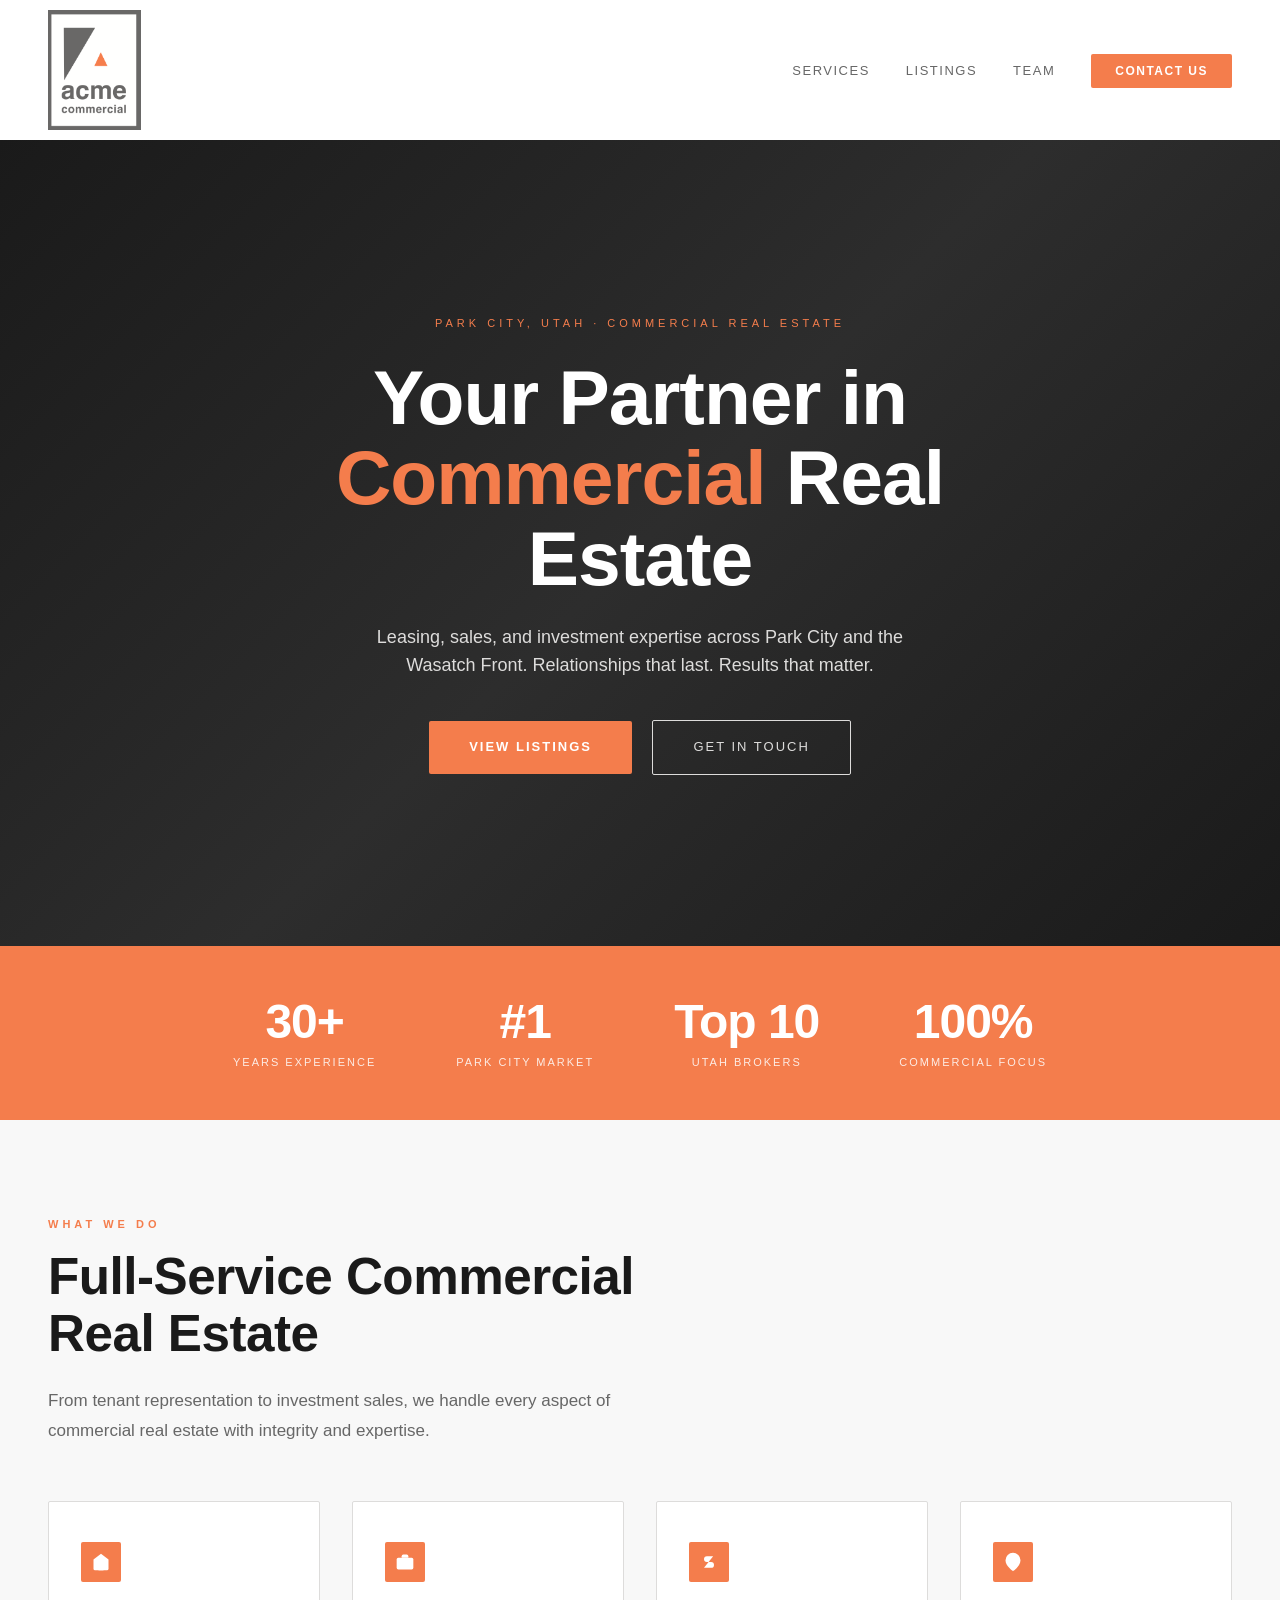
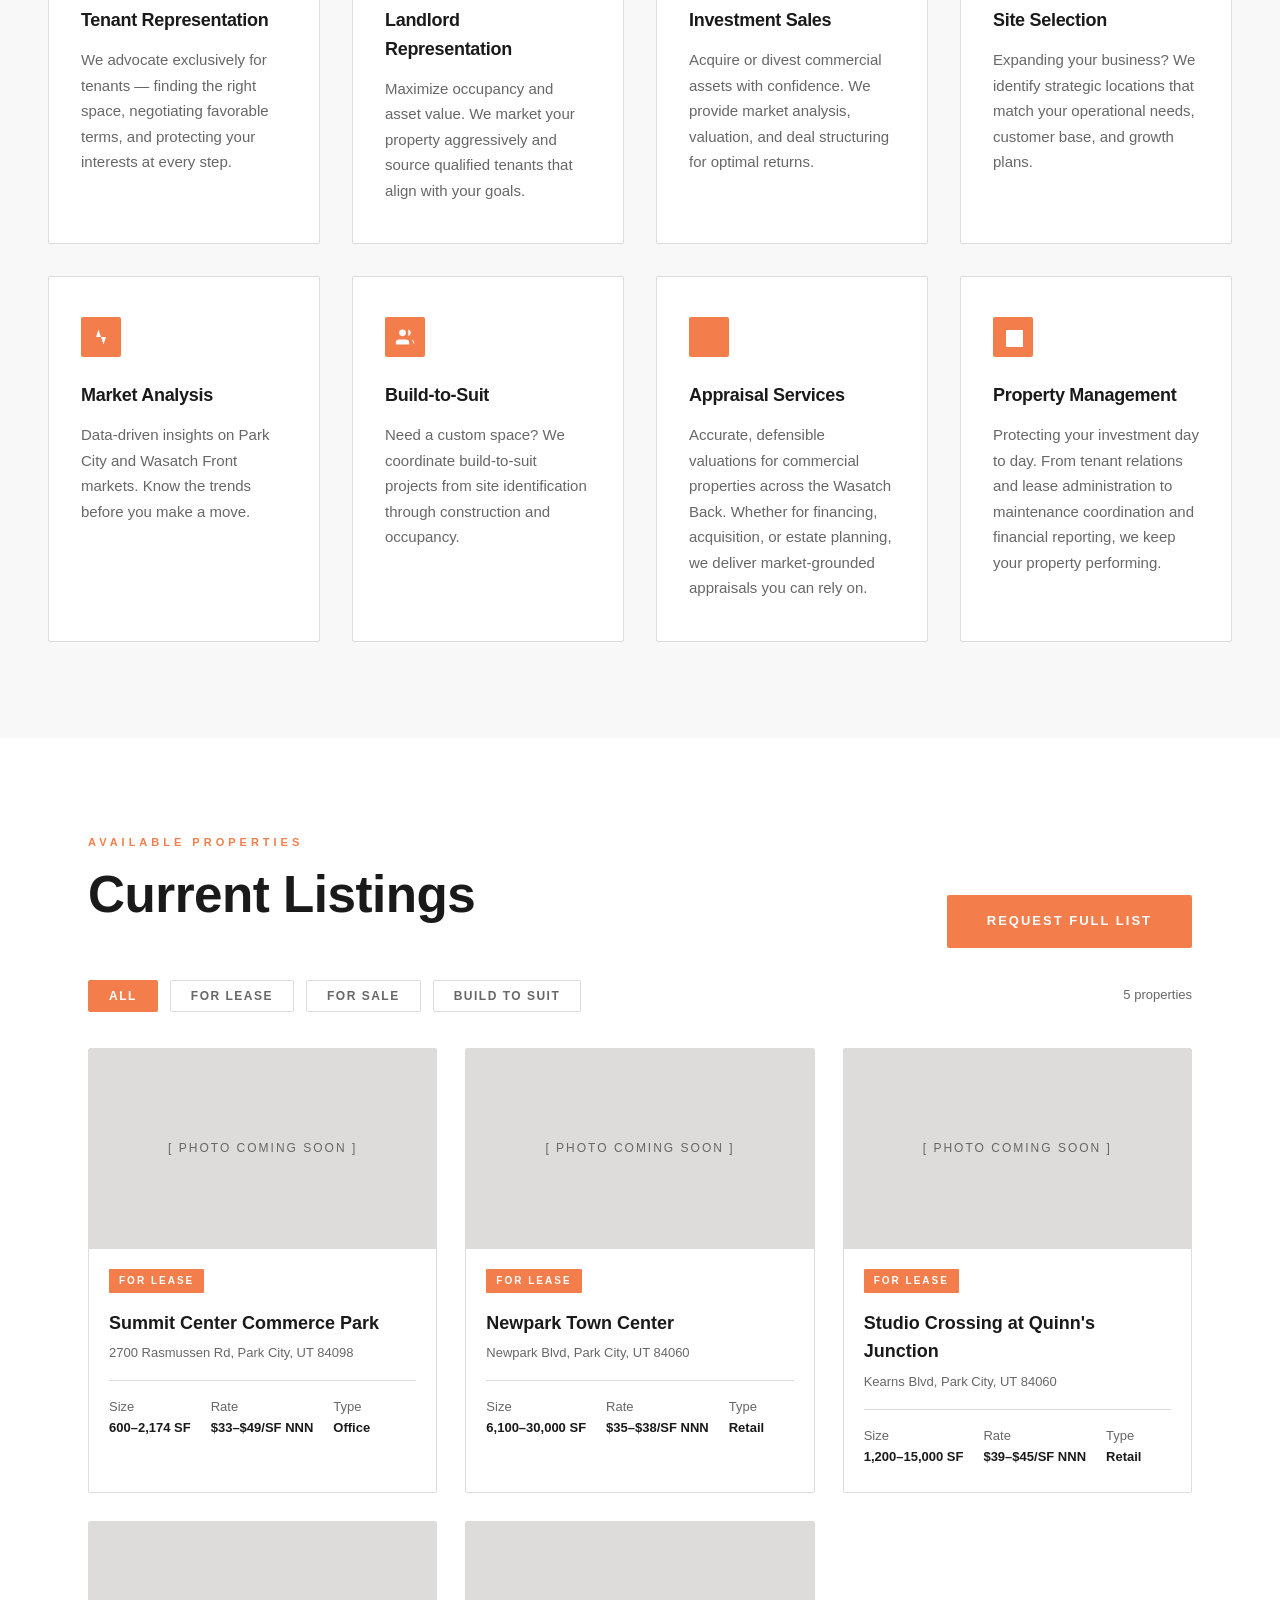
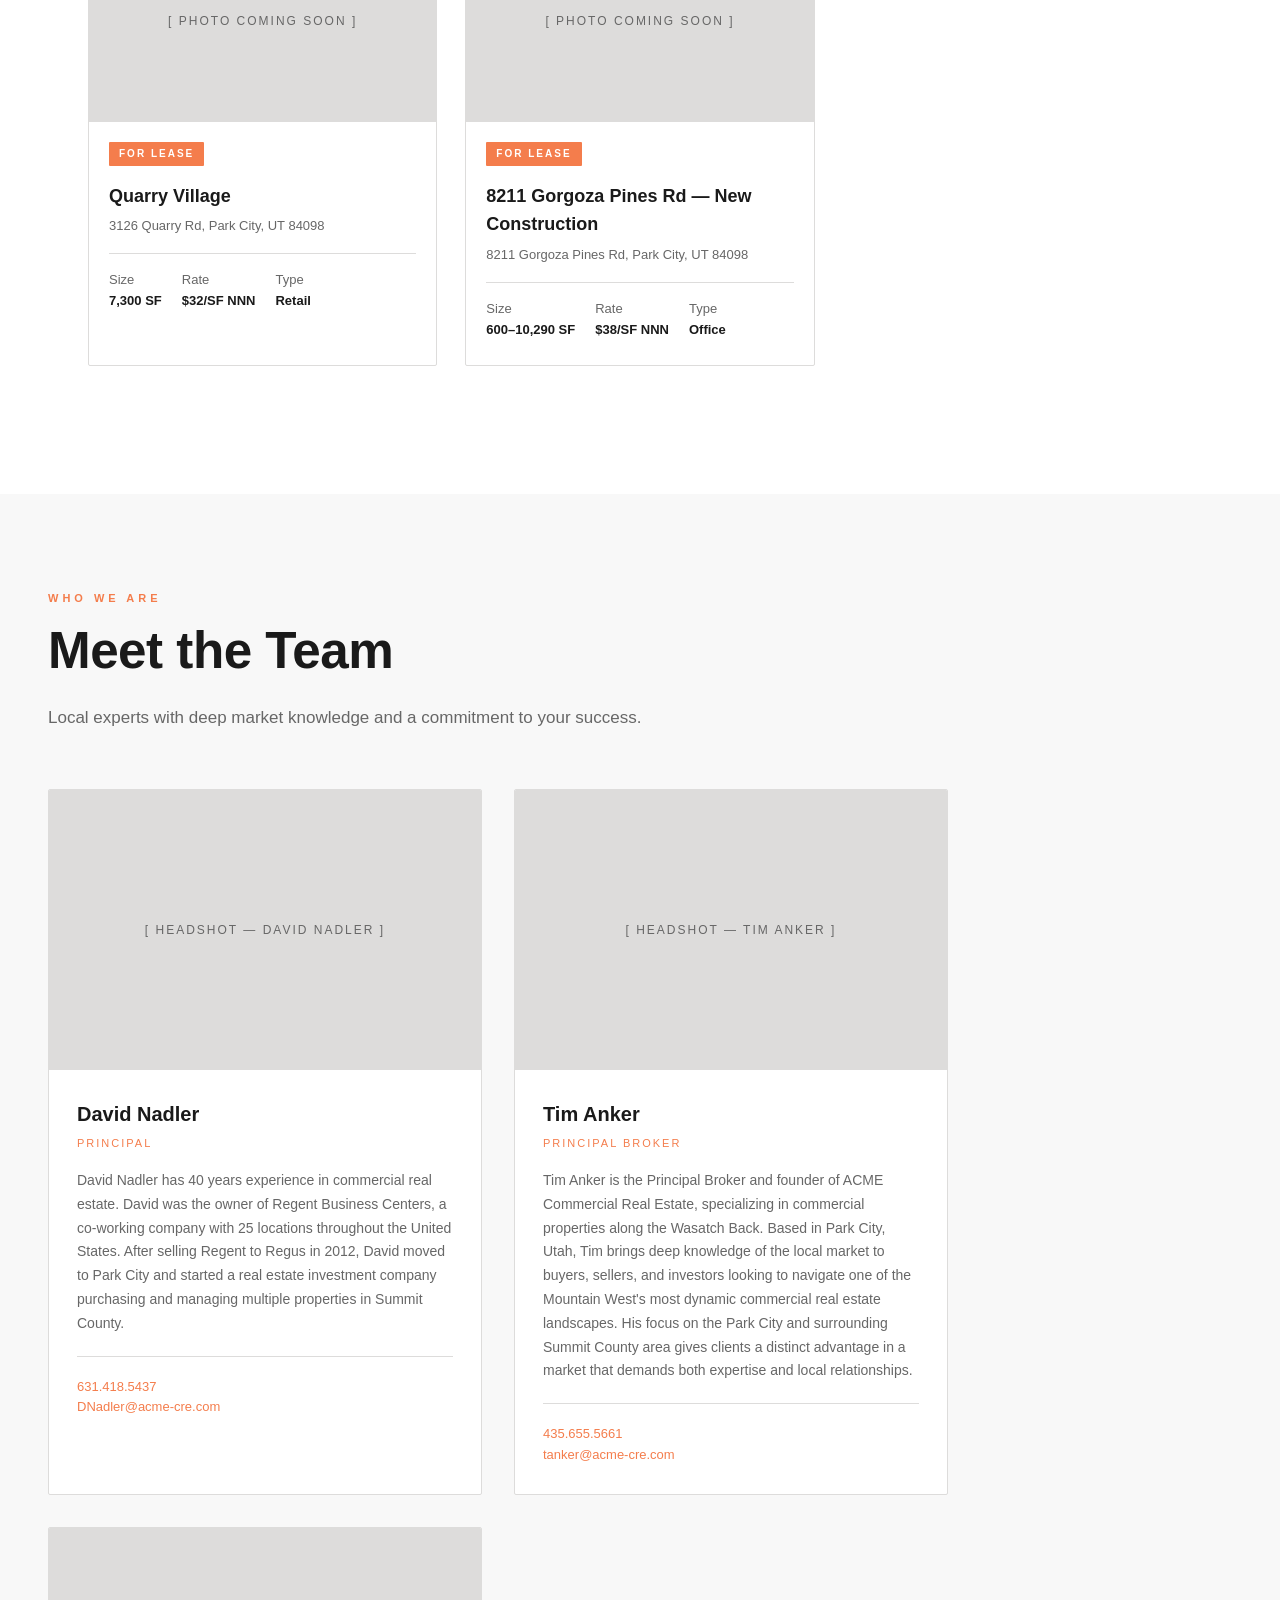
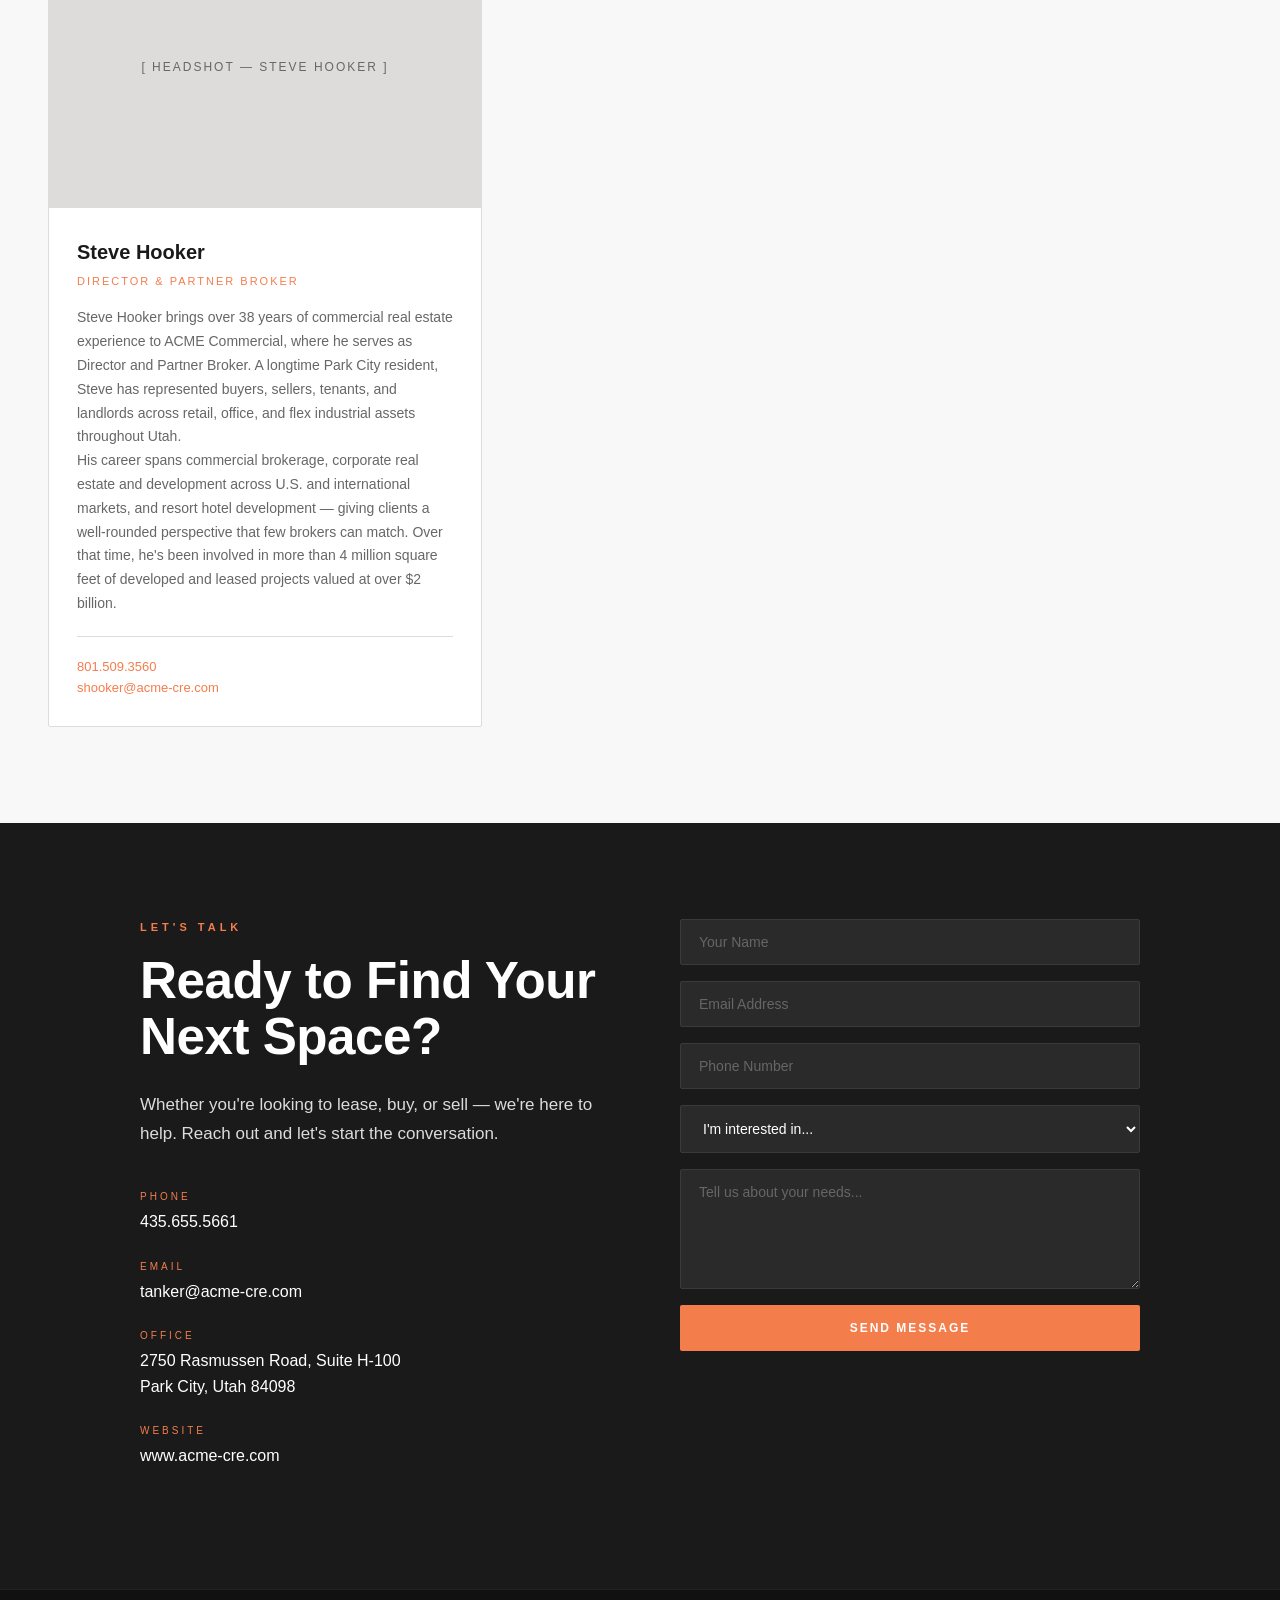
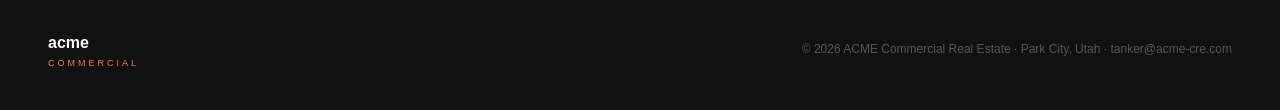
==== index.html @ c3ca8d12 "Move phone number above email for David Nadler" ====
<!DOCTYPE html>
<html lang="en">
<head>
  <meta charset="UTF-8" />
  <meta name="viewport" content="width=device-width, initial-scale=1.0" />
  <title>ACME Commercial Real Estate — Park City, Utah</title>
  <meta name="description" content="Park City's trusted commercial real estate firm. Leasing, sales, and investment properties across Utah.">
  <link rel="icon" type="image/png" sizes="32x32" href="images/favicon-32.png" />
  <link rel="icon" type="image/png" sizes="16x16" href="images/favicon-16.png" />
  <link rel="apple-touch-icon" href="images/acme-logo.png" />
  <link rel="stylesheet" href="css/style.css" />
</head>
<body>

  <!-- NAV -->
  <nav>
    <div class="nav-logo">
      <img id="nav-logo-img" src="images/acme-logo.png" alt="ACME Commercial" style="height:120px; width:auto; display:block; transition: height 0.3s ease;">
    </div>
    <ul class="nav-links">
      <li><a href="#services">Services</a></li>
      <li><a href="#listings">Listings</a></li>
      <li><a href="#team">Team</a></li>
      <li><a href="#contact" class="nav-cta">Contact Us</a></li>
    </ul>
  </nav>

  <!-- HERO -->
  <section id="hero">
    <div class="hero-bg"></div>
    <div class="hero-accent"></div>
    <div class="hero-content">
      <p class="hero-eyebrow">Park City, Utah · Commercial Real Estate</p>
      <h1 class="hero-title">Your Partner in <span>Commercial</span> Real Estate</h1>
      <p class="hero-sub">Leasing, sales, and investment expertise across Park City and the Wasatch Front. Relationships that last. Results that matter.</p>
      <a href="#listings" class="btn-primary">View Listings</a>
      <a href="#contact" class="btn-secondary">Get In Touch</a>
    </div>
  </section>

  <!-- STATS -->
  <div id="stats">
    <div class="stat">
      <div class="stat-number">30+</div>
      <div class="stat-label">Years Experience</div>
    </div>
    <div class="stat">
      <div class="stat-number">#1</div>
      <div class="stat-label">Park City Market</div>
    </div>
    <div class="stat">
      <div class="stat-number">Top 10</div>
      <div class="stat-label">Utah Brokers</div>
    </div>
    <div class="stat">
      <div class="stat-number">100%</div>
      <div class="stat-label">Commercial Focus</div>
    </div>
  </div>

  <!-- SERVICES -->
  <section id="services">
    <div style="max-width:1200px; margin:0 auto;">
      <p class="section-eyebrow">What We Do</p>
      <h2 class="section-title">Full-Service Commercial<br>Real Estate</h2>
      <p class="section-body">From tenant representation to investment sales, we handle every aspect of commercial real estate with integrity and expertise.</p>
      <div class="services-grid">

        <div class="service-card">
          <div class="service-icon">
            <svg viewBox="0 0 24 24"><path d="M3 9l9-7 9 7v11a2 2 0 01-2 2H5a2 2 0 01-2-2z"/><polyline points="9 22 9 12 15 12 15 22"/></svg>
          </div>
          <h3>Tenant Representation</h3>
          <p>We advocate exclusively for tenants — finding the right space, negotiating favorable terms, and protecting your interests at every step.</p>
        </div>

        <div class="service-card">
          <div class="service-icon">
            <svg viewBox="0 0 24 24"><rect x="2" y="7" width="20" height="14" rx="2"/><path d="M16 7V5a2 2 0 00-2-2h-4a2 2 0 00-2 2v2"/></svg>
          </div>
          <h3>Landlord Representation</h3>
          <p>Maximize occupancy and asset value. We market your property aggressively and source qualified tenants that align with your goals.</p>
        </div>

        <div class="service-card">
          <div class="service-icon">
            <svg viewBox="0 0 24 24"><line x1="12" y1="1" x2="12" y2="23"/><path d="M17 5H9.5a3.5 3.5 0 000 7h5a3.5 3.5 0 010 7H6"/></svg>
          </div>
          <h3>Investment Sales</h3>
          <p>Acquire or divest commercial assets with confidence. We provide market analysis, valuation, and deal structuring for optimal returns.</p>
        </div>

        <div class="service-card">
          <div class="service-icon">
            <svg viewBox="0 0 24 24"><path d="M21 10c0 7-9 13-9 13s-9-6-9-13a9 9 0 0118 0z"/><circle cx="12" cy="10" r="3"/></svg>
          </div>
          <h3>Site Selection</h3>
          <p>Expanding your business? We identify strategic locations that match your operational needs, customer base, and growth plans.</p>
        </div>

        <div class="service-card">
          <div class="service-icon">
            <svg viewBox="0 0 24 24"><polyline points="22 12 18 12 15 21 9 3 6 12 2 12"/></svg>
          </div>
          <h3>Market Analysis</h3>
          <p>Data-driven insights on Park City and Wasatch Front markets. Know the trends before you make a move.</p>
        </div>

        <div class="service-card">
          <div class="service-icon">
            <svg viewBox="0 0 24 24"><path d="M17 21v-2a4 4 0 00-4-4H5a4 4 0 00-4 4v2"/><circle cx="9" cy="7" r="4"/><path d="M23 21v-2a4 4 0 00-3-3.87"/><path d="M16 3.13a4 4 0 010 7.75"/></svg>
          </div>
          <h3>Build-to-Suit</h3>
          <p>Need a custom space? We coordinate build-to-suit projects from site identification through construction and occupancy.</p>
        </div>

        <div class=service-card>
          <div class=service-icon>
            <svg viewBox=0 0 24 24><path d=M9 11l3 3L22 4/><path d=M21 12v7a2 2 0 01-2 2H5a2 2 0 01-2-2V5a2 2 0 012-2h11/></svg>
          </div>
          <h3>Appraisal Services</h3>
          <p>Accurate, defensible valuations for commercial properties across the Wasatch Back. Whether for financing, acquisition, or estate planning, we deliver market-grounded appraisals you can rely on.</p>
        </div>

        <div class=service-card>
          <div class=service-icon>
            <svg viewBox=0 0 24 24><rect x=3 y=3 width=18 height=18 rx=2/><path d=M3 9h18M9 21V9/></svg>
          </div>
          <h3>Property Management</h3>
          <p>Protecting your investment day to day. From tenant relations and lease administration to maintenance coordination and financial reporting, we keep your property performing.</p>
        </div>

      </div>
    </div>
  </section>

  <!-- LISTINGS -->
  <section id="listings" style="padding: 96px 48px;">
    <div class="listings-header" style="max-width:1200px; margin:0 auto 32px;">
      <div>
        <p class="section-eyebrow">Available Properties</p>
        <h2 class="section-title">Current Listings</h2>
      </div>
      <a href="#contact" class="btn-primary" style="white-space:nowrap;">Request Full List</a>
    </div>

    <!-- Filters -->
    <div style="max-width:1200px; margin:0 auto 36px; display:flex; gap:12px; flex-wrap:wrap; align-items:center;">
      <button class="filter-btn active" data-filter="all" onclick="filterListings('all')">All</button>
      <button class="filter-btn" data-filter="For Lease" onclick="filterListings('For Lease')">For Lease</button>
      <button class="filter-btn" data-filter="For Sale" onclick="filterListings('For Sale')">For Sale</button>
      <button class="filter-btn" data-filter="Build to Suit" onclick="filterListings('Build to Suit')">Build to Suit</button>
      <div style="flex:1;"></div>
      <span id="listing-count" style="font-size:13px; color:#676767;"></span>
    </div>

    <div class="listings-grid" id="listings-grid" style="max-width:1200px; margin:0 auto;"></div>

    <!-- Pagination controls -->
    <div style="max-width:1200px; margin:32px auto 0; display:flex; justify-content:center; gap:12px; align-items:center;">
      <button id="btn-prev" class="filter-btn" onclick="changePage(-1)" style="display:none;">← Prev</button>
      <span id="page-info" style="font-size:13px; color:#676767;"></span>
      <button id="btn-next" class="filter-btn" onclick="changePage(1)" style="display:none;">Next →</button>
      <button id="btn-view-all" class="filter-btn" onclick="viewAll()" style="display:none;">View All</button>
      <button id="btn-paginate" class="filter-btn" onclick="paginate()" style="display:none;">Show Pages</button>
    </div>
  </section>

  <!-- TEAM -->
  <section id="team">
    <div style="max-width:1200px; margin:0 auto;">
      <p class="section-eyebrow">Who We Are</p>
      <h2 class="section-title">Meet the Team</h2>
      <p class="section-body">Local experts with deep market knowledge and a commitment to your success.</p>
      <div class="team-grid">

        <div class="team-card">
          <div class="team-photo">[ Headshot — David Nadler ]</div>
          <div class="team-info">
            <h3>David Nadler</h3>
            <p class="title">Principal</p>
            <p>David Nadler has 40 years experience in commercial real estate. David was the owner of Regent Business Centers, a co-working company with 25 locations throughout the United States. After selling Regent to Regus in 2012, David moved to Park City and started a real estate investment company purchasing and managing multiple properties in Summit County.</p>
            <div class="team-contact">
              <div><a href="tel:6314185437">631.418.5437</a></div>
              <div><a href="mailto:DNadler@acme-cre.com">DNadler@acme-cre.com</a></div>
            </div>
          </div>
        </div>

        <div class="team-card">
          <div class="team-photo">[ Headshot — Tim Anker ]</div>
          <div class="team-info">
            <h3>Tim Anker</h3>
            <p class="title">Principal Broker</p>
            <p>Tim Anker is the Principal Broker and founder of ACME Commercial Real Estate, specializing in commercial properties along the Wasatch Back. Based in Park City, Utah, Tim brings deep knowledge of the local market to buyers, sellers, and investors looking to navigate one of the Mountain West's most dynamic commercial real estate landscapes. His focus on the Park City and surrounding Summit County area gives clients a distinct advantage in a market that demands both expertise and local relationships.</p>
            <div class="team-contact">
              <div><a href="tel:4356555661">435.655.5661</a></div>
              <div><a href="mailto:tanker@acme-cre.com">tanker@acme-cre.com</a></div>
            </div>
          </div>
        </div>

        <div class="team-card">
          <div class="team-photo">[ Headshot — Steve Hooker ]</div>
          <div class="team-info">
            <h3>Steve Hooker</h3>
            <p class="title">Director &amp; Partner Broker</p>
            <p>Steve Hooker brings over 38 years of commercial real estate experience to ACME Commercial, where he serves as Director and Partner Broker. A longtime Park City resident, Steve has represented buyers, sellers, tenants, and landlords across retail, office, and flex industrial assets throughout Utah.</p>
            <p>His career spans commercial brokerage, corporate real estate and development across U.S. and international markets, and resort hotel development — giving clients a well-rounded perspective that few brokers can match. Over that time, he's been involved in more than 4 million square feet of developed and leased projects valued at over $2 billion.</p>
            <div class="team-contact">
              <div><a href="tel:8015093560">801.509.3560</a></div>
              <div><a href="mailto:shooker@acme-cre.com">shooker@acme-cre.com</a></div>
            </div>
          </div>
        </div>

      </div>
    </div>
  </section>

  <!-- CONTACT -->
  <section id="contact">
    <div class="contact-grid" style="margin:0 auto;">
      <div>
        <p class="section-eyebrow">Let's Talk</p>
        <h2 class="section-title">Ready to Find Your Next Space?</h2>
        <p class="section-body">Whether you're looking to lease, buy, or sell — we're here to help. Reach out and let's start the conversation.</p>
        <div class="contact-details">
          <div class="contact-item">
            <div class="label">Phone</div>
            <div class="value"><a href="tel:4356555661">435.655.5661</a></div>
          </div>
          <div class="contact-item">
            <div class="label">Email</div>
            <div class="value"><a href="mailto:tanker@acme-cre.com">tanker@acme-cre.com</a></div>
          </div>
          <div class="contact-item">
            <div class="label">Office</div>
            <div class="value">2750 Rasmussen Road, Suite H-100<br>Park City, Utah 84098</div>
          </div>
          <div class="contact-item">
            <div class="label">Website</div>
            <div class="value"><a href="http://www.acme-cre.com">www.acme-cre.com</a></div>
          </div>
        </div>
      </div>
      <div>
        <form class="contact-form" onsubmit="handleSubmit(event)">
          <input type="text" placeholder="Your Name" required />
          <input type="email" placeholder="Email Address" required />
          <input type="tel" placeholder="Phone Number" />
          <select>
            <option value="" disabled selected>I'm interested in...</option>
            <option>Leasing Space</option>
            <option>Buying a Property</option>
            <option>Selling a Property</option>
            <option>Investment Opportunity</option>
            <option>General Inquiry</option>
          </select>
          <textarea placeholder="Tell us about your needs..."></textarea>
          <button type="submit">Send Message</button>
        </form>
      </div>
    </div>
  </section>

  <!-- FOOTER -->
  <footer>
    <div class="footer-logo">
      <div class="acme">acme</div>
      <div class="commercial">commercial</div>
    </div>
    <p>© 2026 ACME Commercial Real Estate · Park City, Utah · <a href="mailto:tanker@acme-cre.com">tanker@acme-cre.com</a></p>
  </footer>

  <script>
    // ── LISTINGS — loaded dynamically from listings.json
    // To update listings: edit listings.json (or run loopnet-sync/sync.js)

    let LISTINGS = [];

    const PER_PAGE = 9;
    let currentFilter = 'all';
    let currentPage = 1;
    let showingAll = false;

    function getFiltered() {
      if (currentFilter === 'all') return LISTINGS;
      return LISTINGS.filter(l => l.type === currentFilter);
    }

    function renderListings() {
      const filtered = getFiltered();
      const total = filtered.length;
      const totalPages = Math.ceil(total / PER_PAGE);
      const grid = document.getElementById('listings-grid');
      const countEl = document.getElementById('listing-count');
      const prevBtn = document.getElementById('btn-prev');
      const nextBtn = document.getElementById('btn-next');
      const pageInfo = document.getElementById('page-info');
      const viewAllBtn = document.getElementById('btn-view-all');
      const paginateBtn = document.getElementById('btn-paginate');

      const items = showingAll ? filtered : filtered.slice((currentPage - 1) * PER_PAGE, currentPage * PER_PAGE);

      countEl.textContent = `${total} propert${total === 1 ? 'y' : 'ies'}`;

      if (items.length === 0) {
        grid.innerHTML = '<p style="color:var(--dark-gray); font-size:15px;">No listings found in this category.</p>';
      } else {
        grid.innerHTML = items.map(l => {
          const imgHtml = l.photoUrl
            ? `<img src="${l.photoUrl}" alt="${l.title}" style="width:100%;height:100%;object-fit:cover;" loading="lazy" onerror="this.parentElement.innerHTML='[ Photo Coming Soon ]'">`
            : '[ Photo Coming Soon ]';
          const tagColor = l.type === 'For Sale' ? '#676767' : '#F47D4C';
          return `
            <a href="listing.html?id=${l.id}" class="listing-card" data-type="${l.type}" style="text-decoration:none; color:inherit; display:block;">
              <div class="listing-img">${imgHtml}</div>
              <span class="listing-tag" style="background:${tagColor}">${l.type}</span>
              <div class="listing-body">
                <h3>${l.title}</h3>
                <p class="address">${l.address}</p>
                <div class="listing-details">
                  <div>Size<br><span>${l.size}</span></div>
                  <div>${l.type === 'For Sale' ? 'Price' : 'Rate'}<br><span>${l.price}</span></div>
                  <div>Type<br><span>${l.category}</span></div>
                </div>
              </div>
            </a>`;
        }).join('');
      }

      if (showingAll || totalPages <= 1) {
        prevBtn.style.display = 'none';
        nextBtn.style.display = 'none';
        pageInfo.textContent = showingAll ? `Showing all ${total}` : '';
        viewAllBtn.style.display = 'none';
        paginateBtn.style.display = total > PER_PAGE && showingAll ? 'inline-block' : 'none';
      } else {
        prevBtn.style.display = currentPage > 1 ? 'inline-block' : 'none';
        nextBtn.style.display = currentPage < totalPages ? 'inline-block' : 'none';
        pageInfo.textContent = `Page ${currentPage} of ${totalPages}`;
        viewAllBtn.style.display = total > PER_PAGE ? 'inline-block' : 'none';
        paginateBtn.style.display = 'none';
      }
    }

    function filterListings(filter) {
      currentFilter = filter;
      currentPage = 1;
      showingAll = false;
      document.querySelectorAll('.filter-btn[data-filter]').forEach(b => {
        b.classList.toggle('active', b.dataset.filter === filter);
      });
      renderListings();
    }

    function changePage(dir) {
      currentPage += dir;
      renderListings();
      document.getElementById('listings').scrollIntoView({ behavior: 'smooth' });
    }

    function viewAll() {
      showingAll = true;
      renderListings();
    }

    function paginate() {
      showingAll = false;
      currentPage = 1;
      renderListings();
    }

    // ── Bootstrap: fetch listings from listings.json
    (async function loadListings() {
      const grid = document.getElementById('listings-grid');
      grid.innerHTML = '<p style="color:var(--dark-gray); font-size:15px; padding:16px 0;">Loading listings…</p>';
      try {
        const res = await fetch('listings.json?v=' + Date.now());
        if (!res.ok) throw new Error(`HTTP ${res.status}`);
        const data = await res.json();
        const items = Array.isArray(data) ? data : (data.listings || []);
        LISTINGS = items.filter(l => l.status === 'active');
      } catch (err) {
        console.warn('Could not load listings.json — using empty list.', err);
        LISTINGS = [];
      }
      renderListings();
    })();

    function handleSubmit(e) {
      e.preventDefault();
      alert('Thank you! We\'ll be in touch shortly.');
      e.target.reset();
    }

    // Smooth scroll for nav links only (not listing cards)
    document.querySelectorAll('nav a[href^="#"], a.btn-primary[href^="#"], a.btn-secondary[href^="#"]').forEach(a => {
      a.addEventListener('click', e => {
        e.preventDefault();
        document.querySelector(a.getAttribute('href'))?.scrollIntoView({ behavior: 'smooth' });
      });
    });

    // Shrinking nav on scroll
    const nav = document.querySelector('nav');
    const logoImg = document.getElementById('nav-logo-img');
    window.addEventListener('scroll', () => {
      if (window.scrollY > 50) {
        nav.classList.add('scrolled');
        logoImg.style.height = '52px';
      } else {
        nav.classList.remove('scrolled');
        logoImg.style.height = '120px';
      }
    });
  </script>

</body>
</html>
---- css/style.css ----
/* ACME Commercial — Brand Colors
   Orange:     #F47D4C
   Dark Gray:  #676767
   Light Gray: #DDDCDB
   Font:       Helvetica
*/

*, *::before, *::after { box-sizing: border-box; margin: 0; padding: 0; }

:root {
  --orange:     #F47D4C;
  --dark-gray:  #676767;
  --light-gray: #DDDCDB;
  --white:      #ffffff;
  --black:      #1a1a1a;
}

html { scroll-behavior: smooth; }

body {
  font-family: Helvetica, Arial, sans-serif;
  color: var(--black);
  background: var(--white);
  line-height: 1.6;
}

/* ─── NAV ─── */
nav {
  position: fixed;
  top: 0; left: 0; right: 0;
  z-index: 100;
  background: var(--white);
  border-bottom: 1px solid transparent;
  display: flex;
  align-items: center;
  justify-content: space-between;
  padding: 0 48px;
  height: 140px;
  transition: height 0.3s ease, border-color 0.3s ease, box-shadow 0.3s ease;
}

nav.scrolled {
  height: 80px;
  border-bottom-color: var(--light-gray);
  box-shadow: 0 2px 16px rgba(0,0,0,0.06);
}

.nav-logo {
  display: flex;
  flex-direction: column;
  line-height: 1.1;
  transition: all 0.3s ease;
}

.nav-logo .acme {
  font-size: 22px;
  font-weight: 700;
  letter-spacing: -0.5px;
  color: var(--black);
}

.nav-logo .commercial {
  font-size: 11px;
  font-weight: 400;
  letter-spacing: 3px;
  text-transform: uppercase;
  color: var(--orange);
}

.nav-links {
  display: flex;
  gap: 36px;
  list-style: none;
}

.nav-links a {
  text-decoration: none;
  font-size: 13px;
  font-weight: 500;
  letter-spacing: 1.5px;
  text-transform: uppercase;
  color: var(--dark-gray);
  transition: color 0.2s;
}

.nav-links a:hover { color: var(--orange); }

.nav-cta {
  background: var(--orange);
  color: var(--white) !important;
  padding: 10px 24px;
  border-radius: 2px;
  letter-spacing: 1.5px;
  font-size: 12px !important;
  font-weight: 600 !important;
  transition: background 0.2s !important;
}

.nav-cta:hover { background: #e06535 !important; color: var(--white) !important; }

/* ─── HERO ─── */
#hero {
  margin-top: 140px;
  min-height: 90vh;
  background: var(--black);
  display: flex;
  align-items: center;
  justify-content: center;
  text-align: center;
  position: relative;
  overflow: hidden;
}

.hero-bg {
  position: absolute;
  inset: 0;
  background: linear-gradient(135deg, #1a1a1a 0%, #2d2d2d 50%, #1a1a1a 100%);
}

.hero-accent {
  position: absolute;
  bottom: 0; left: 0; right: 0;
  height: 4px;
  background: var(--orange);
}

.hero-content {
  position: relative;
  z-index: 1;
  max-width: 800px;
  padding: 0 24px;
}

.hero-eyebrow {
  font-size: 11px;
  font-weight: 500;
  letter-spacing: 4px;
  text-transform: uppercase;
  color: var(--orange);
  margin-bottom: 24px;
}

.hero-title {
  font-size: clamp(42px, 6vw, 80px);
  font-weight: 700;
  color: var(--white);
  line-height: 1.05;
  letter-spacing: -1px;
  margin-bottom: 24px;
}

.hero-title span { color: var(--orange); }

.hero-sub {
  font-size: 18px;
  color: var(--light-gray);
  max-width: 540px;
  margin: 0 auto 40px;
  font-weight: 300;
}

.btn-primary {
  display: inline-block;
  background: var(--orange);
  color: var(--white);
  text-decoration: none;
  padding: 16px 40px;
  font-size: 13px;
  font-weight: 600;
  letter-spacing: 2px;
  text-transform: uppercase;
  border-radius: 2px;
  transition: background 0.2s, transform 0.2s;
}

.btn-primary:hover { background: #e06535; transform: translateY(-1px); }

.btn-secondary {
  display: inline-block;
  border: 1px solid var(--light-gray);
  color: var(--light-gray);
  text-decoration: none;
  padding: 16px 40px;
  font-size: 13px;
  font-weight: 500;
  letter-spacing: 2px;
  text-transform: uppercase;
  border-radius: 2px;
  margin-left: 16px;
  transition: border-color 0.2s, color 0.2s;
}

.btn-secondary:hover { border-color: var(--orange); color: var(--orange); }

/* ─── STATS ─── */
#stats {
  background: var(--orange);
  padding: 48px;
  display: flex;
  justify-content: center;
  gap: 80px;
  flex-wrap: wrap;
}

.stat {
  text-align: center;
  color: var(--white);
}

.stat-number {
  font-size: 48px;
  font-weight: 700;
  line-height: 1;
  letter-spacing: -1px;
}

.stat-label {
  font-size: 11px;
  letter-spacing: 2px;
  text-transform: uppercase;
  margin-top: 8px;
  opacity: 0.85;
}

/* ─── SECTIONS ─── */
section { padding: 96px 48px; }

.section-eyebrow {
  font-size: 11px;
  font-weight: 600;
  letter-spacing: 4px;
  text-transform: uppercase;
  color: var(--orange);
  margin-bottom: 16px;
}

.section-title {
  font-size: clamp(32px, 4vw, 52px);
  font-weight: 700;
  letter-spacing: -0.5px;
  line-height: 1.1;
  margin-bottom: 24px;
  color: var(--black);
}

.section-body {
  font-size: 17px;
  color: var(--dark-gray);
  max-width: 600px;
  line-height: 1.75;
}

/* ─── SERVICES ─── */
#services { background: #f8f8f8; }

.services-grid {
  display: grid;
  grid-template-columns: repeat(auto-fit, minmax(260px, 1fr));
  gap: 32px;
  margin-top: 56px;
  max-width: 1200px;
  margin-left: auto;
  margin-right: auto;
}

.service-card {
  background: var(--white);
  border: 1px solid var(--light-gray);
  padding: 40px 32px;
  border-radius: 2px;
  transition: border-color 0.2s, transform 0.2s;
}

.service-card:hover { border-color: var(--orange); transform: translateY(-4px); }

.service-icon {
  width: 40px;
  height: 40px;
  background: var(--orange);
  border-radius: 2px;
  margin-bottom: 24px;
  display: flex;
  align-items: center;
  justify-content: center;
}

.service-icon svg { width: 20px; height: 20px; fill: white; }

.service-card h3 {
  font-size: 18px;
  font-weight: 700;
  margin-bottom: 12px;
  letter-spacing: -0.3px;
}

.service-card p { font-size: 15px; color: var(--dark-gray); line-height: 1.7; }

/* ─── LISTINGS ─── */
#listings { max-width: 1200px; margin: 0 auto; }

.listings-header {
  display: flex;
  justify-content: space-between;
  align-items: flex-end;
  margin-bottom: 48px;
  flex-wrap: wrap;
  gap: 16px;
}

.listings-grid {
  display: grid;
  grid-template-columns: repeat(auto-fit, minmax(320px, 1fr));
  gap: 28px;
}

.listing-card {
  border: 1px solid var(--light-gray);
  border-radius: 2px;
  overflow: hidden;
  transition: box-shadow 0.2s, transform 0.2s;
}

.listing-card:hover { box-shadow: 0 8px 32px rgba(0,0,0,0.1); transform: translateY(-4px); }

.listing-img {
  width: 100%;
  height: 200px;
  background: var(--light-gray);
  display: flex;
  align-items: center;
  justify-content: center;
  font-size: 12px;
  letter-spacing: 2px;
  text-transform: uppercase;
  color: var(--dark-gray);
}

.listing-tag {
  display: inline-block;
  background: var(--orange);
  color: white;
  font-size: 10px;
  font-weight: 600;
  letter-spacing: 2px;
  text-transform: uppercase;
  padding: 4px 10px;
  border-radius: 1px;
  margin: 20px 20px 0;
}

.listing-body { padding: 16px 20px 24px; }

.listing-body h3 { font-size: 18px; font-weight: 700; margin-bottom: 6px; }

.listing-body .address { font-size: 13px; color: var(--dark-gray); margin-bottom: 16px; }

.listing-details {
  display: flex;
  gap: 20px;
  font-size: 13px;
  color: var(--dark-gray);
  border-top: 1px solid var(--light-gray);
  padding-top: 16px;
}

.listing-details span { font-weight: 600; color: var(--black); }

/* ─── TEAM ─── */
#team { background: #f8f8f8; }

.team-grid {
  display: grid;
  grid-template-columns: repeat(auto-fit, minmax(280px, 1fr));
  gap: 32px;
  margin-top: 56px;
  max-width: 900px;
}

.team-card {
  background: var(--white);
  border: 1px solid var(--light-gray);
  border-radius: 2px;
  overflow: hidden;
  transition: transform 0.2s;
}

.team-card:hover { transform: translateY(-4px); }

.team-photo {
  width: 100%;
  height: 280px;
  background: var(--light-gray);
  display: flex;
  align-items: center;
  justify-content: center;
  font-size: 12px;
  letter-spacing: 2px;
  text-transform: uppercase;
  color: var(--dark-gray);
}

.team-info { padding: 28px; }

.team-info h3 { font-size: 20px; font-weight: 700; margin-bottom: 4px; }

.team-info .title {
  font-size: 11px;
  letter-spacing: 2px;
  text-transform: uppercase;
  color: var(--orange);
  margin-bottom: 16px;
}

.team-info p { font-size: 14px; color: var(--dark-gray); line-height: 1.7; }

.team-contact {
  margin-top: 20px;
  padding-top: 20px;
  border-top: 1px solid var(--light-gray);
  font-size: 13px;
  color: var(--dark-gray);
}

.team-contact a { color: var(--orange); text-decoration: none; }

/* ─── CONTACT ─── */
#contact { background: var(--black); color: var(--white); }

.contact-grid {
  display: grid;
  grid-template-columns: 1fr 1fr;
  gap: 80px;
  max-width: 1000px;
  align-items: start;
}

#contact .section-title { color: var(--white); }
#contact .section-body { color: var(--light-gray); }

.contact-details { margin-top: 40px; }

.contact-item {
  margin-bottom: 24px;
}

.contact-item .label {
  font-size: 10px;
  letter-spacing: 3px;
  text-transform: uppercase;
  color: var(--orange);
  margin-bottom: 4px;
}

.contact-item .value {
  font-size: 16px;
  color: var(--white);
}

.contact-item a { color: var(--white); text-decoration: none; }
.contact-item a:hover { color: var(--orange); }

.contact-form { display: flex; flex-direction: column; gap: 16px; }

.contact-form input,
.contact-form textarea,
.contact-form select {
  background: #2a2a2a;
  border: 1px solid #3a3a3a;
  color: var(--white);
  padding: 14px 18px;
  font-family: Helvetica, Arial, sans-serif;
  font-size: 14px;
  border-radius: 2px;
  outline: none;
  transition: border-color 0.2s;
  width: 100%;
}

.contact-form input::placeholder,
.contact-form textarea::placeholder { color: #666; }

.contact-form input:focus,
.contact-form textarea:focus { border-color: var(--orange); }

.contact-form textarea { height: 120px; resize: vertical; }

.contact-form button {
  background: var(--orange);
  color: var(--white);
  border: none;
  padding: 16px;
  font-family: Helvetica, Arial, sans-serif;
  font-size: 12px;
  font-weight: 600;
  letter-spacing: 2px;
  text-transform: uppercase;
  border-radius: 2px;
  cursor: pointer;
  transition: background 0.2s;
}

.contact-form button:hover { background: #e06535; }

/* ─── FOOTER ─── */
footer {
  background: #111;
  padding: 40px 48px;
  display: flex;
  justify-content: space-between;
  align-items: center;
  flex-wrap: wrap;
  gap: 16px;
  border-top: 1px solid #222;
}

.footer-logo .acme { font-size: 16px; font-weight: 700; color: var(--white); }
.footer-logo .commercial { font-size: 9px; letter-spacing: 3px; text-transform: uppercase; color: var(--orange); }

footer p { font-size: 12px; color: #555; }

footer a { color: #555; text-decoration: none; }
footer a:hover { color: var(--orange); }

/* ─── FILTER BUTTONS ─── */
.filter-btn {
  background: var(--white);
  border: 1px solid var(--light-gray);
  color: var(--dark-gray);
  padding: 8px 20px;
  font-family: Helvetica, Arial, sans-serif;
  font-size: 12px;
  font-weight: 600;
  letter-spacing: 1.5px;
  text-transform: uppercase;
  border-radius: 2px;
  cursor: pointer;
  transition: all 0.2s;
}
.filter-btn:hover { border-color: var(--orange); color: var(--orange); }
.filter-btn.active { background: var(--orange); border-color: var(--orange); color: var(--white); }

/* ─── RESPONSIVE ─── */
@media (max-width: 768px) {
  nav { padding: 0 24px; }
  .nav-links { display: none; }
  section { padding: 64px 24px; }
  #stats { gap: 40px; padding: 40px 24px; }
  .contact-grid { grid-template-columns: 1fr; gap: 48px; }
  footer { flex-direction: column; text-align: center; }
  .hero-content { padding: 0 16px; }
  .btn-secondary { margin-left: 0; margin-top: 12px; }
}
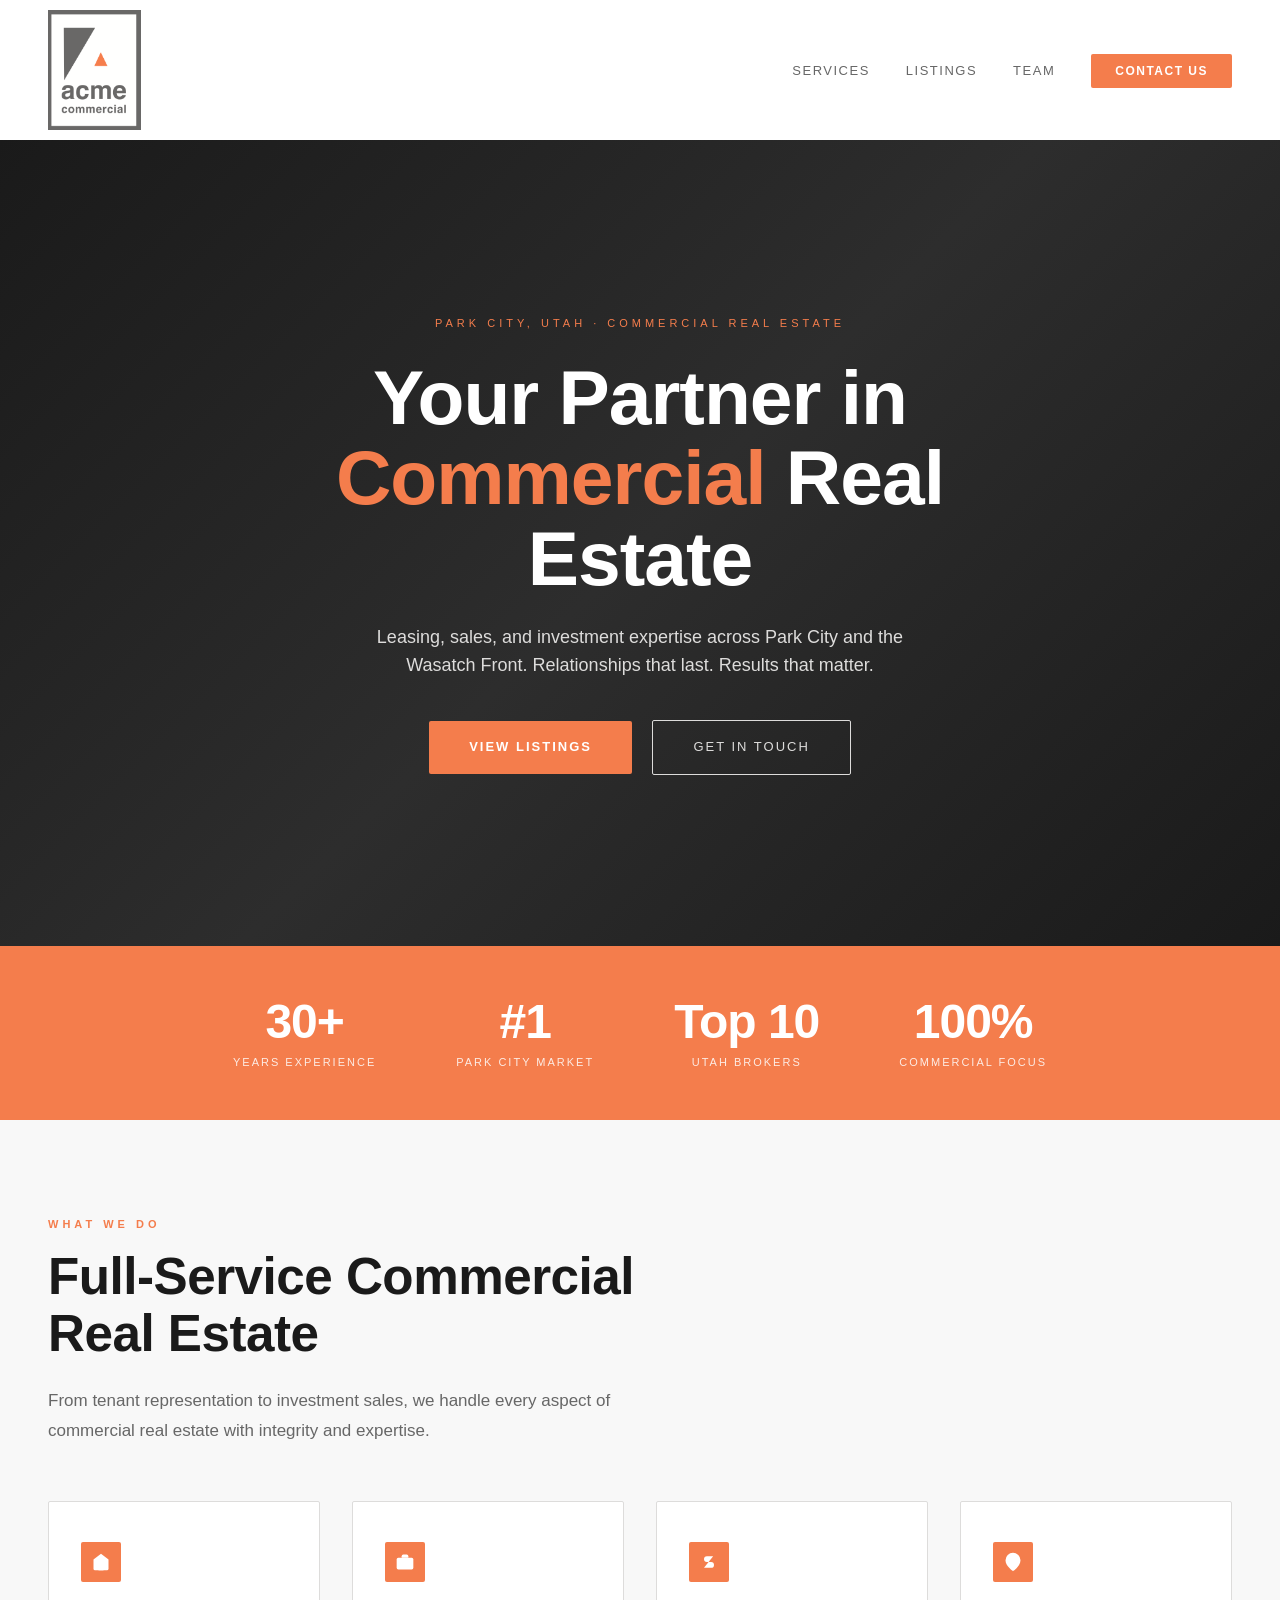
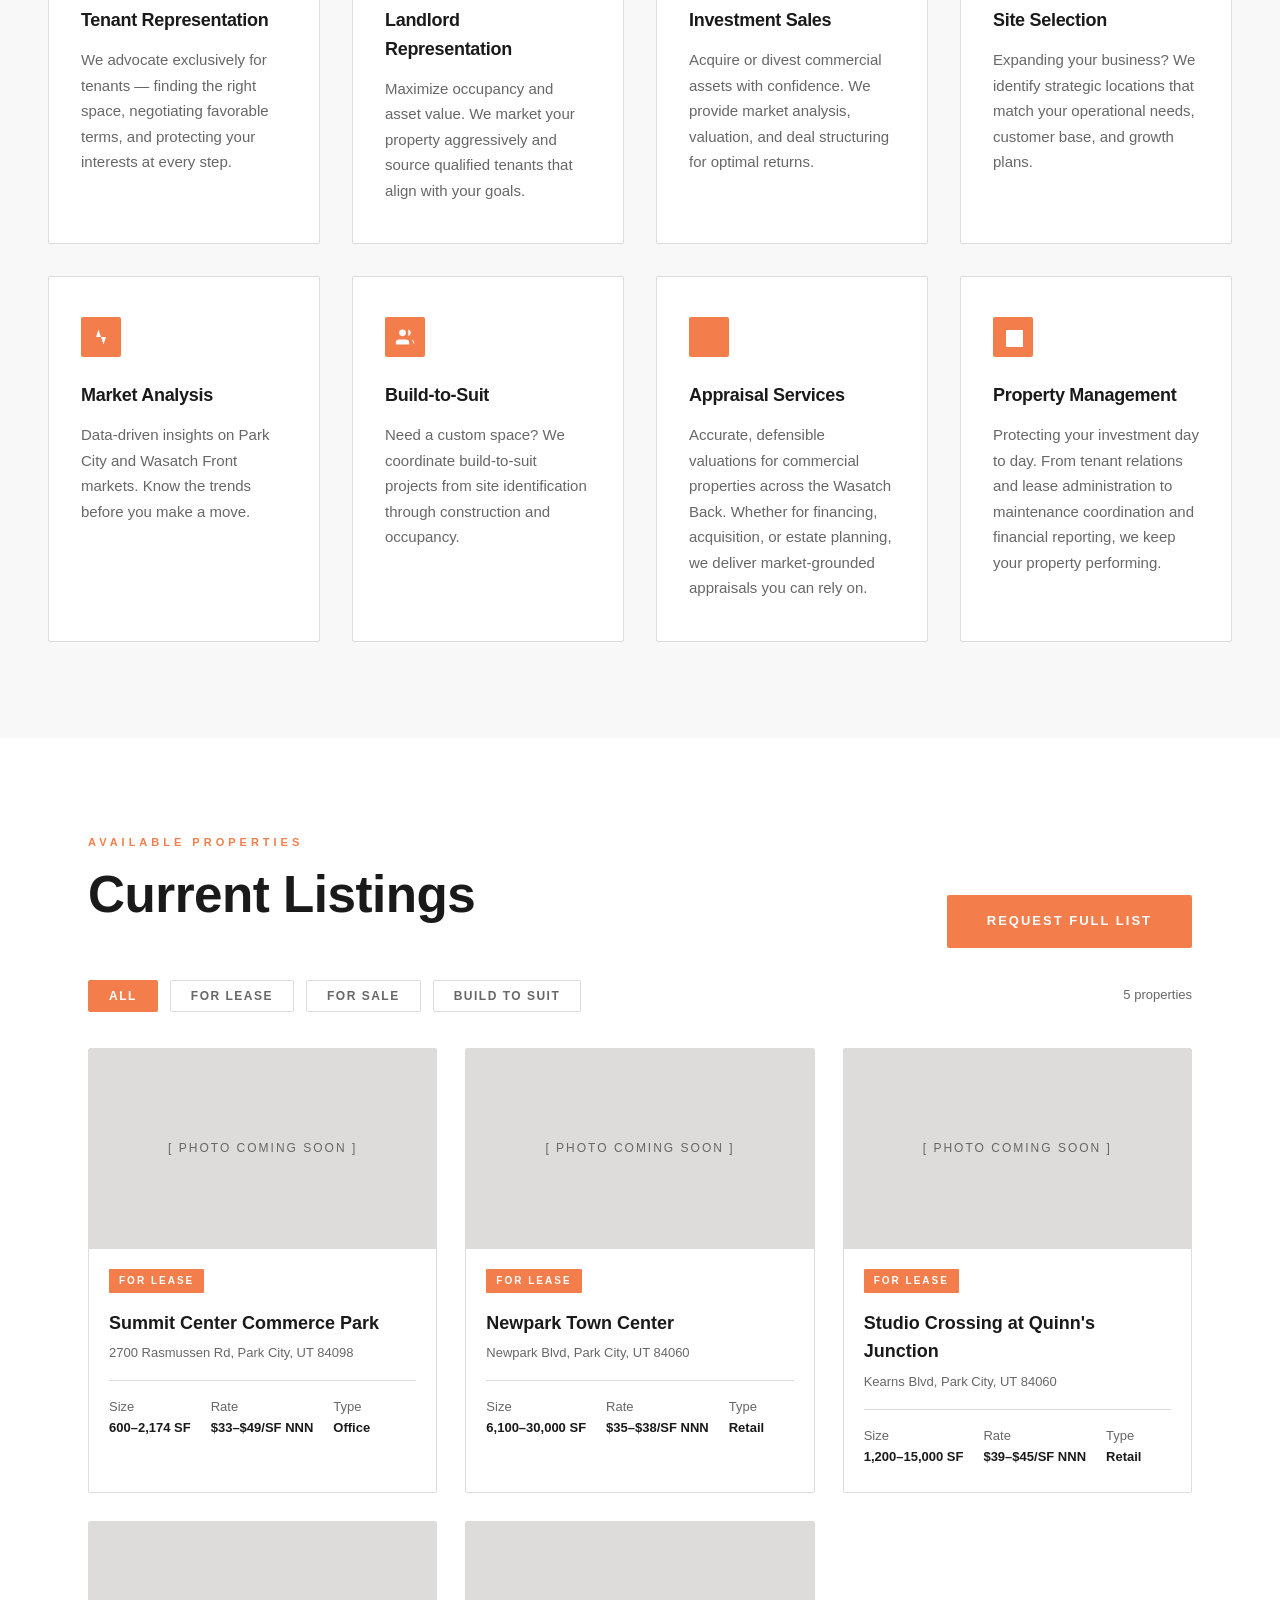
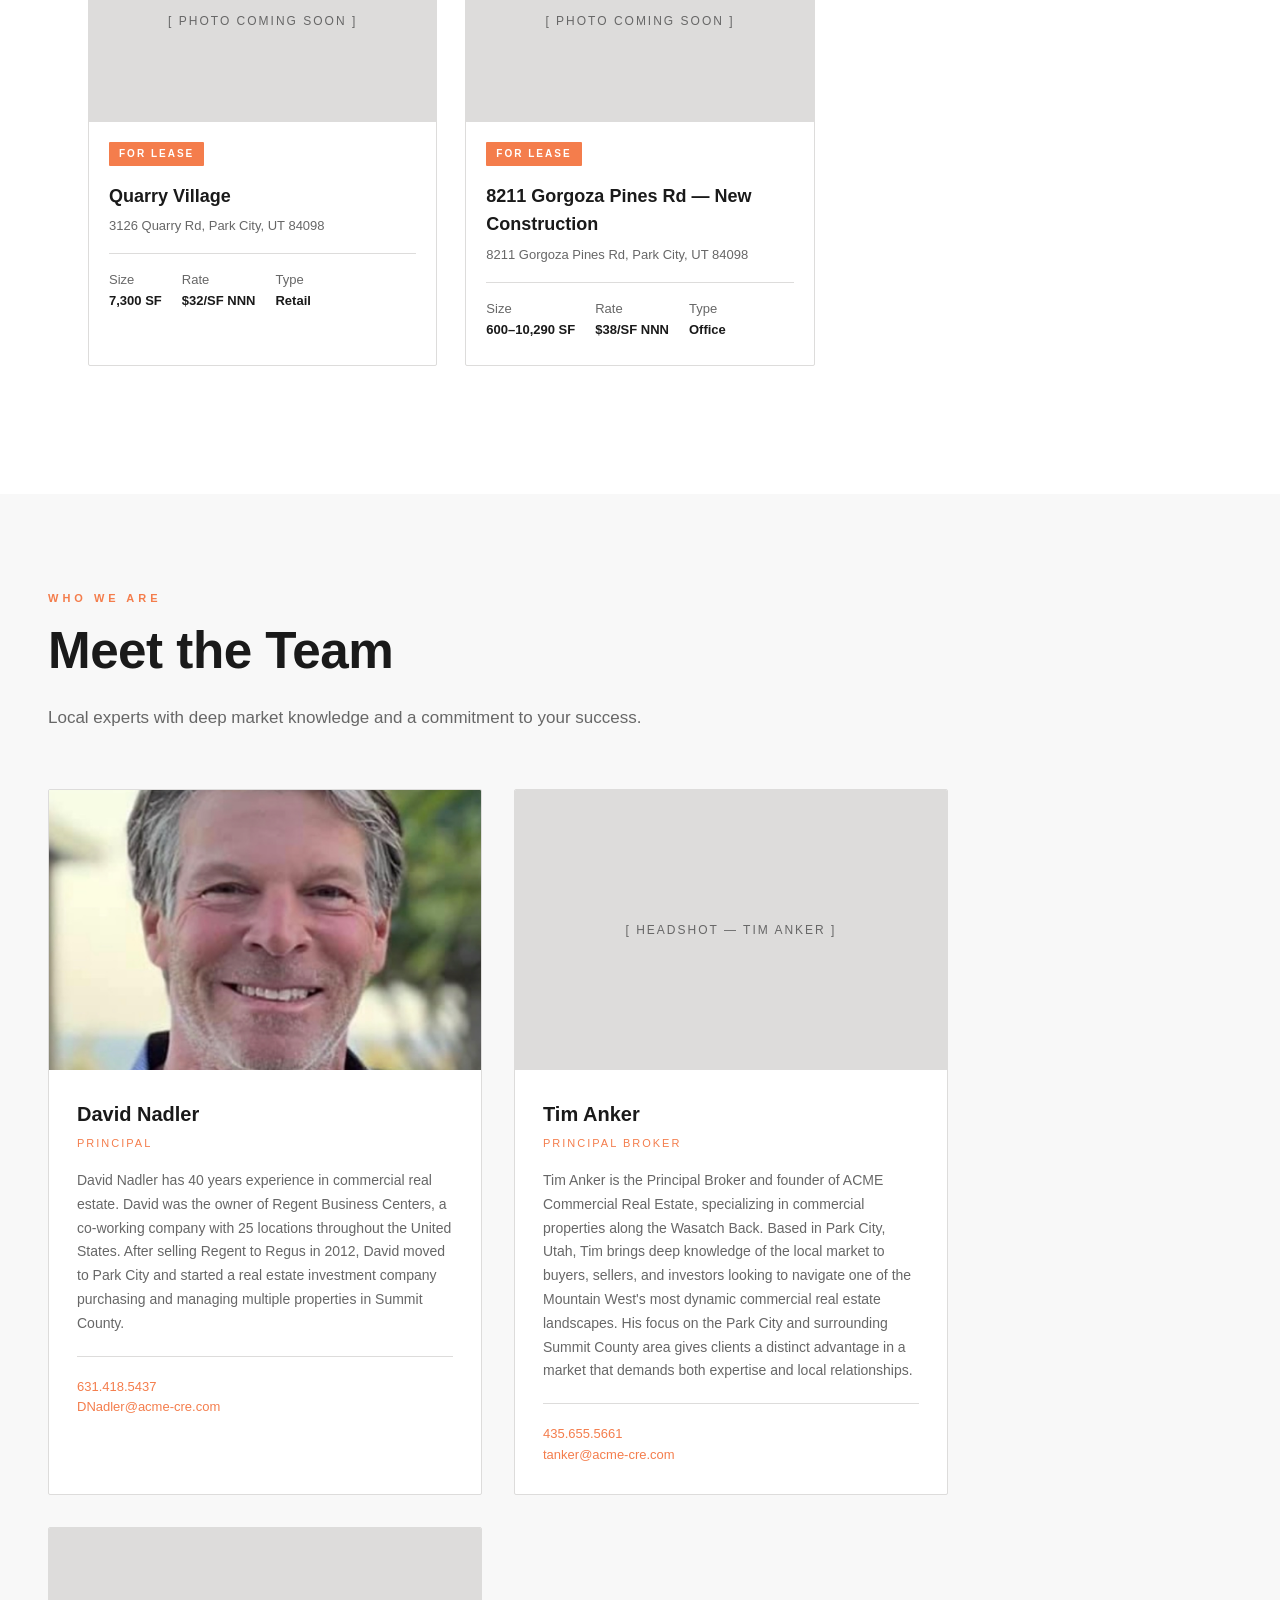
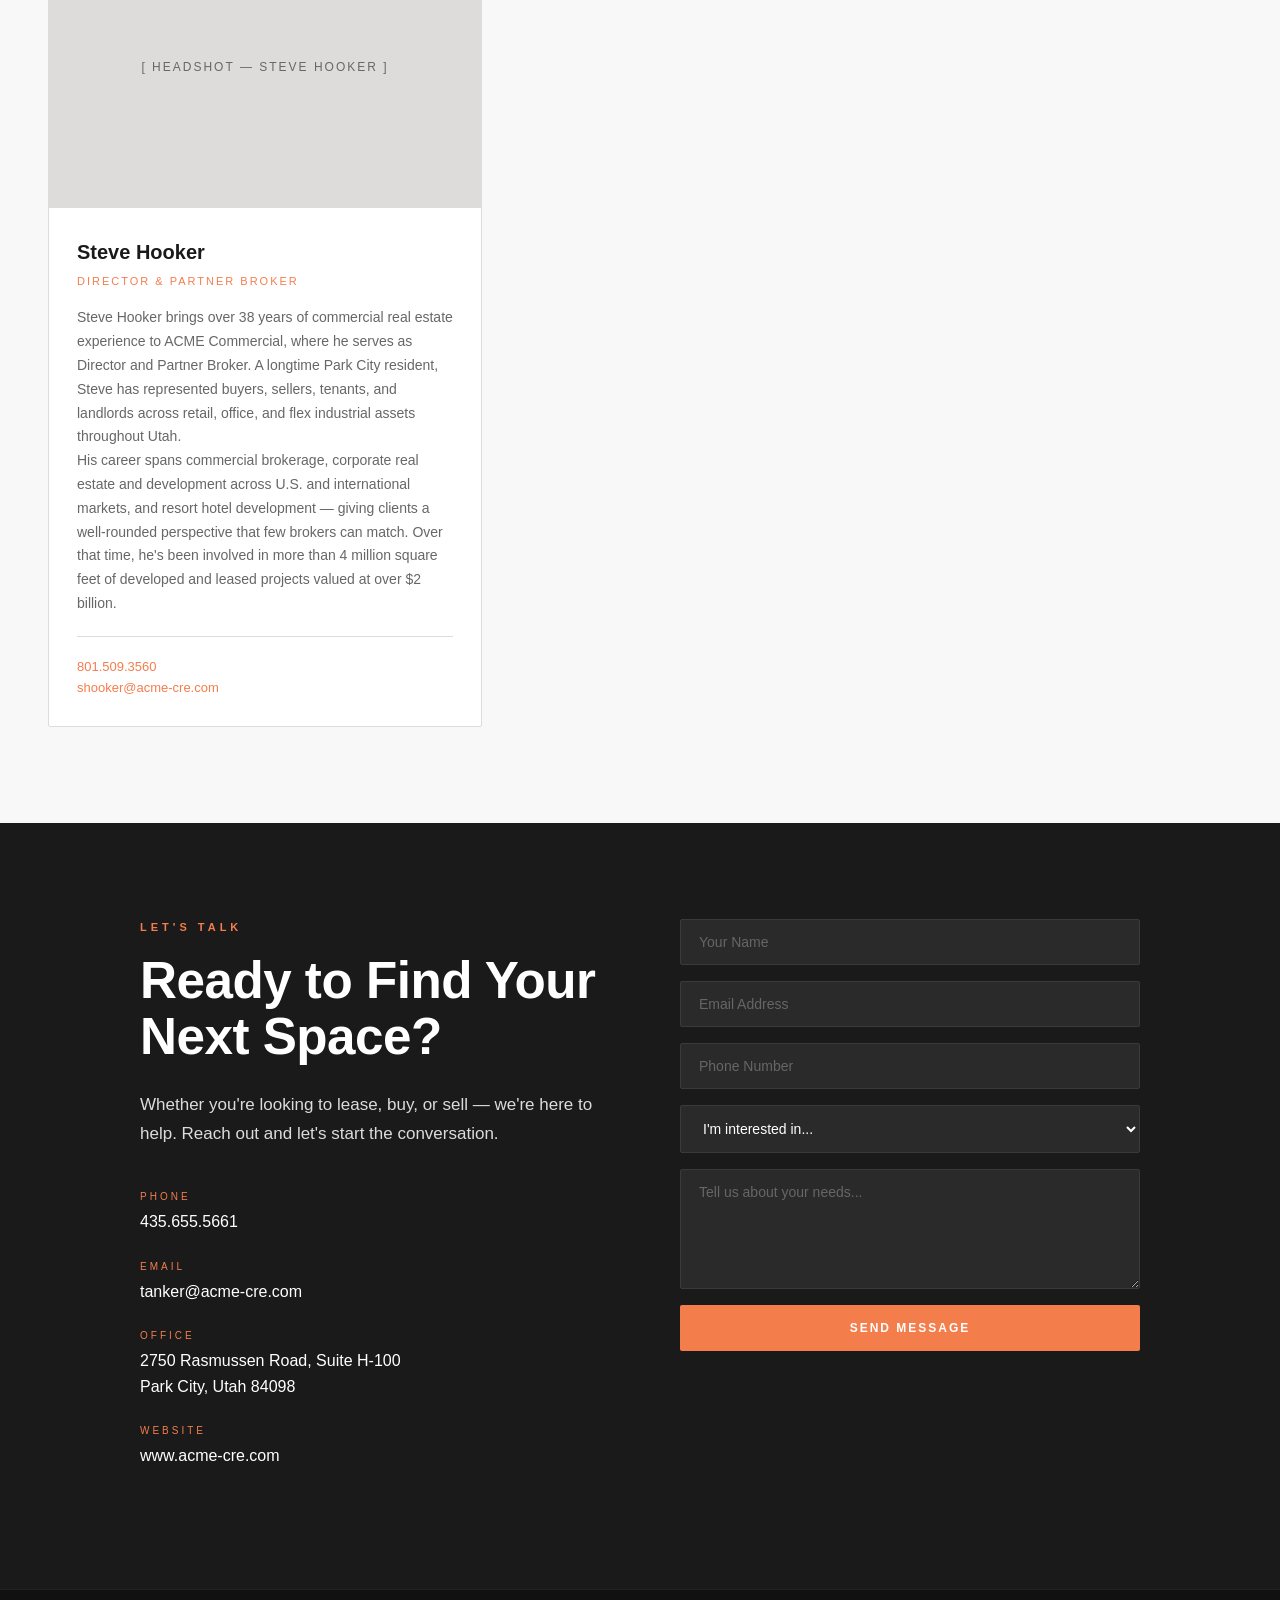
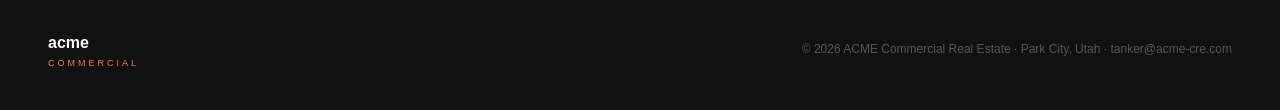
==== commit ca82d1e1: "Add David Nadler headshot photo" ====
--- a/index.html
+++ b/index.html
@@ -175,7 +175,7 @@
       <div class="team-grid">
 
         <div class="team-card">
-          <div class="team-photo">[ Headshot — David Nadler ]</div>
+          <div class="team-photo"><img src="images/david-nadler.jpg" alt="David Nadler" style="width:100%;height:100%;object-fit:cover;"></div>
           <div class="team-info">
             <h3>David Nadler</h3>
             <p class="title">Principal</p>
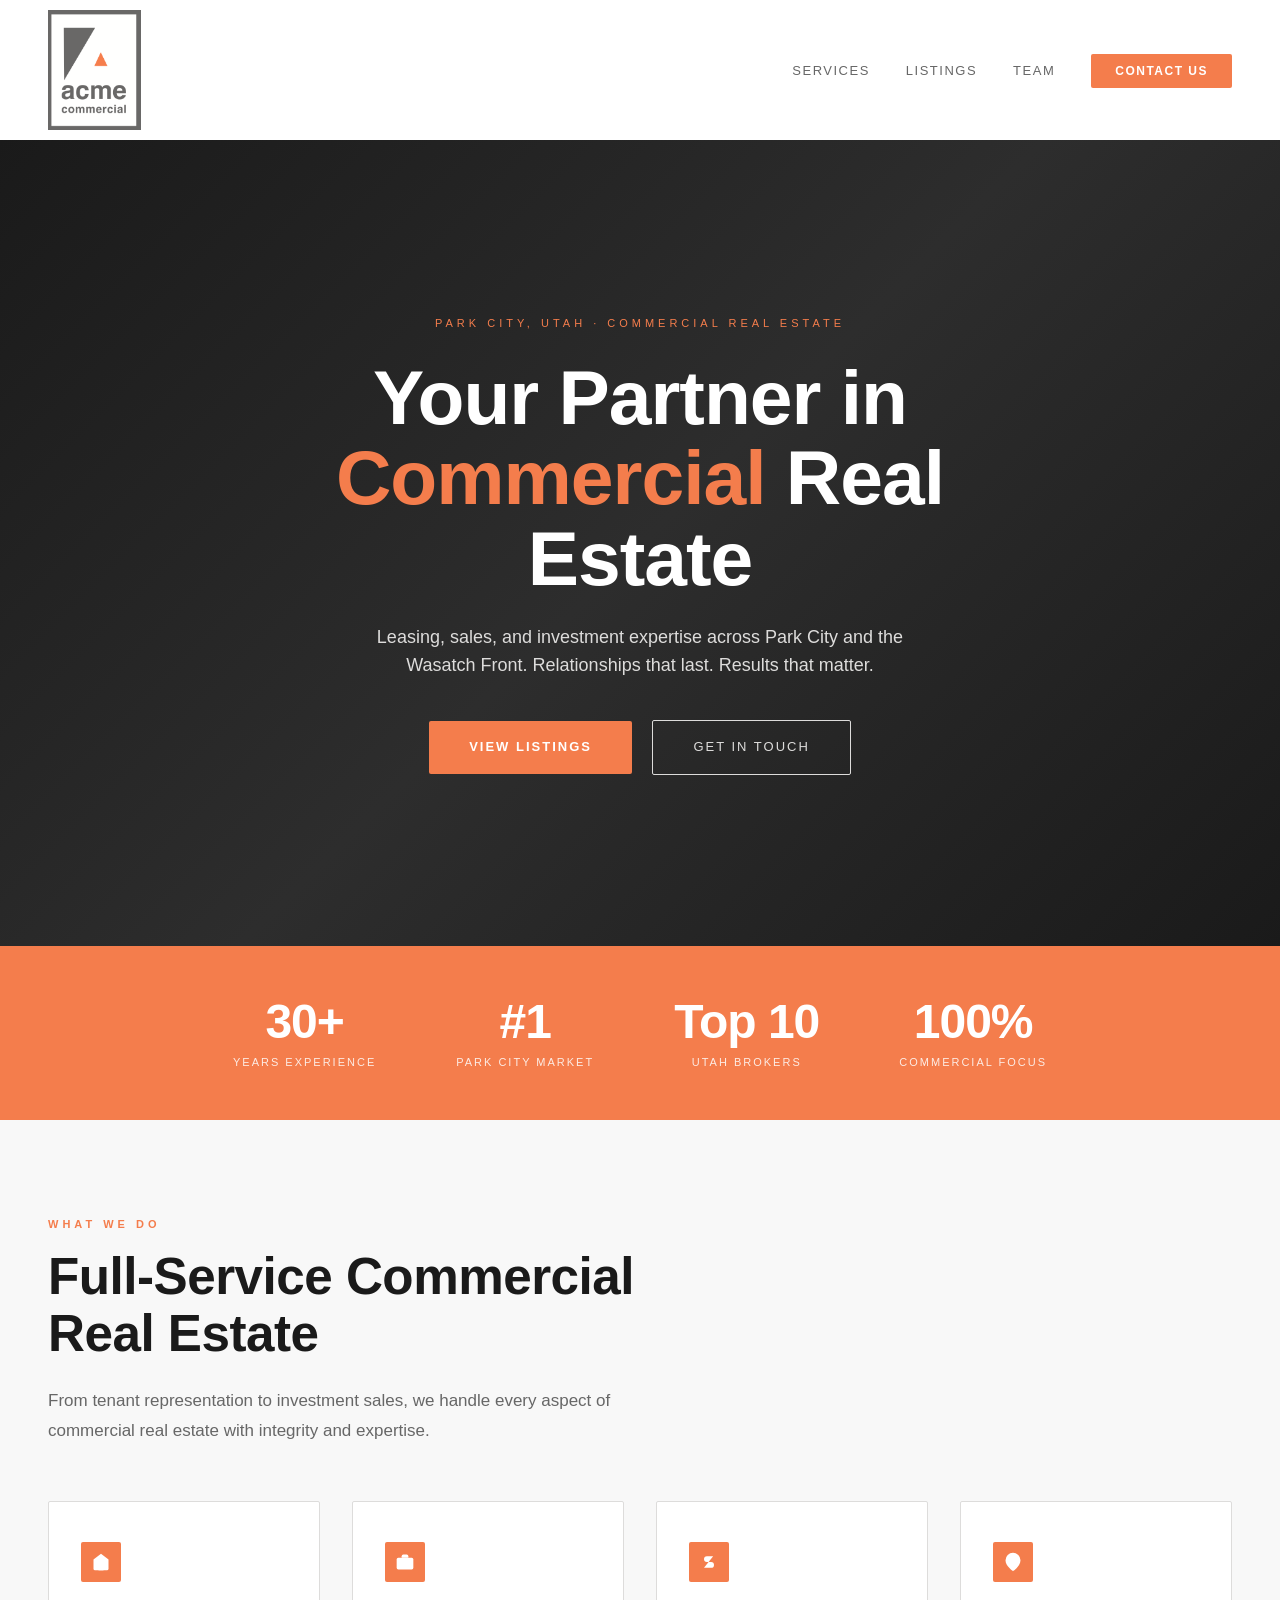
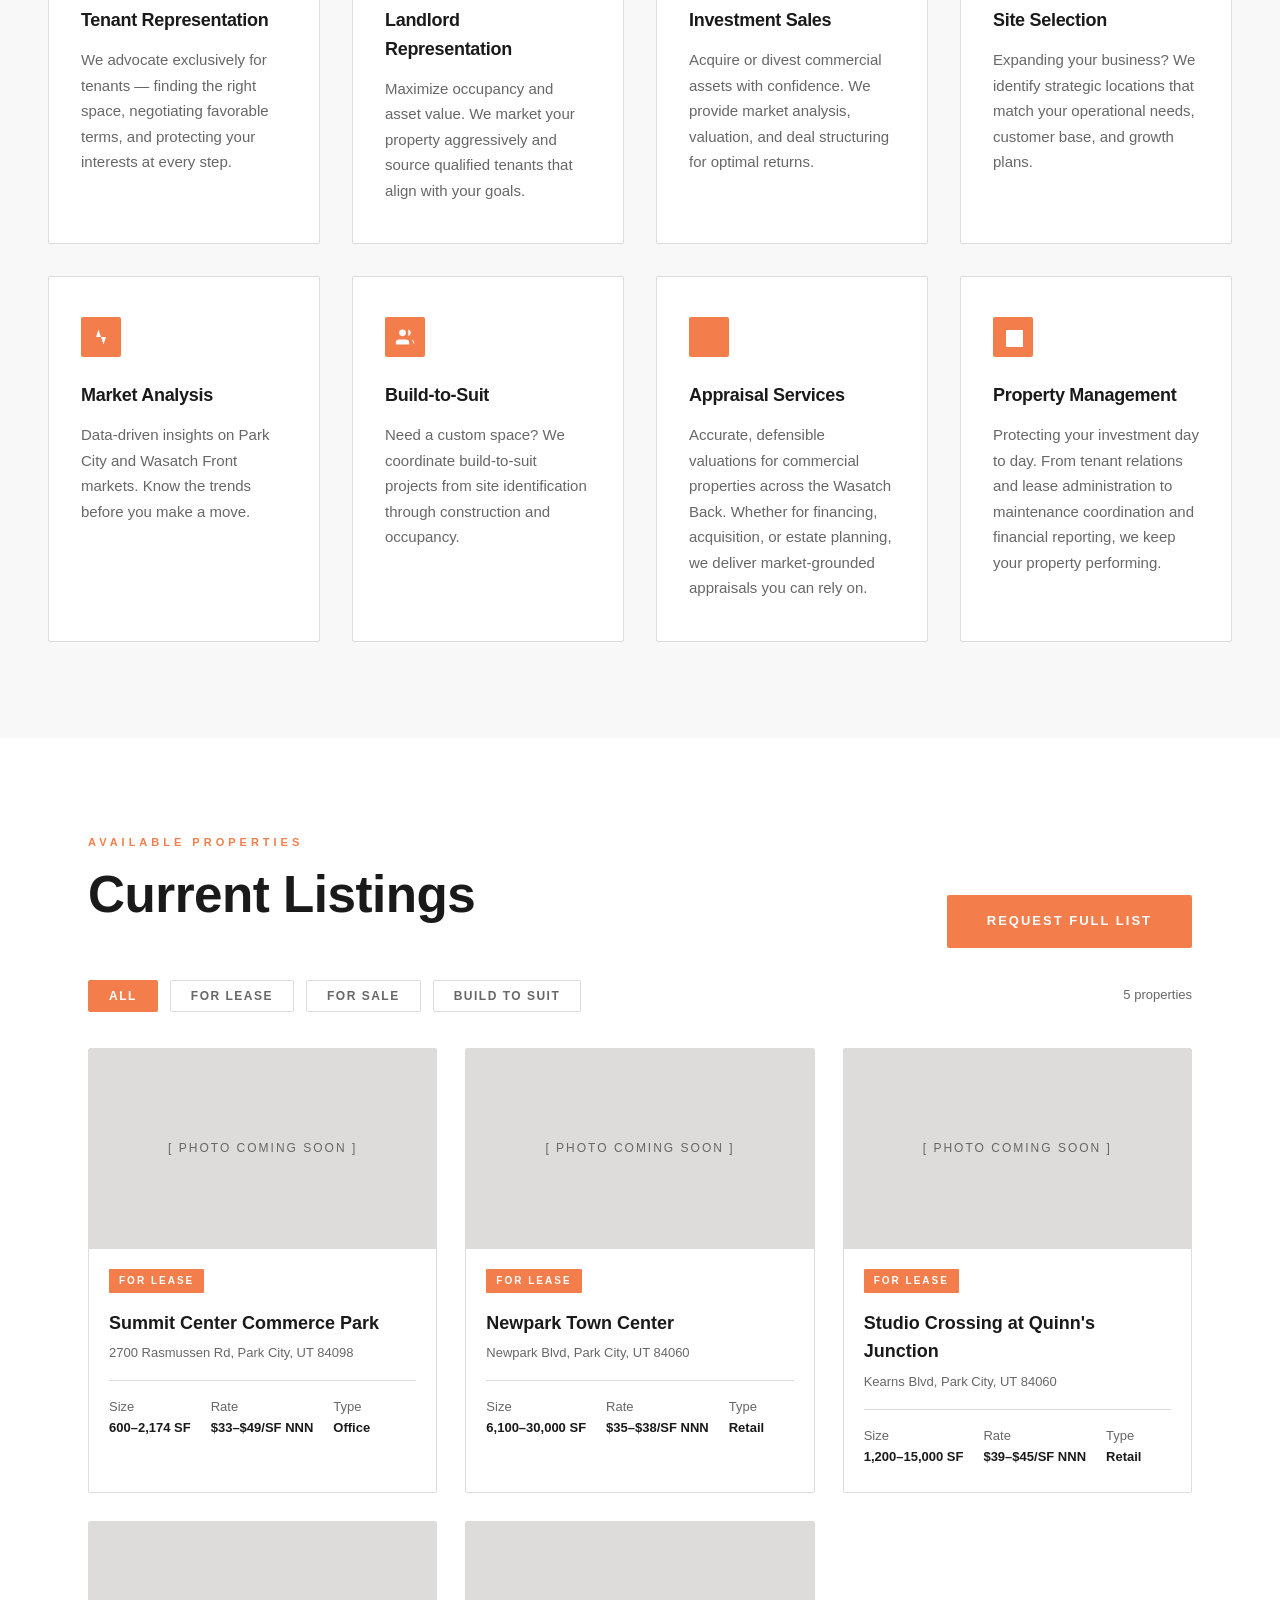
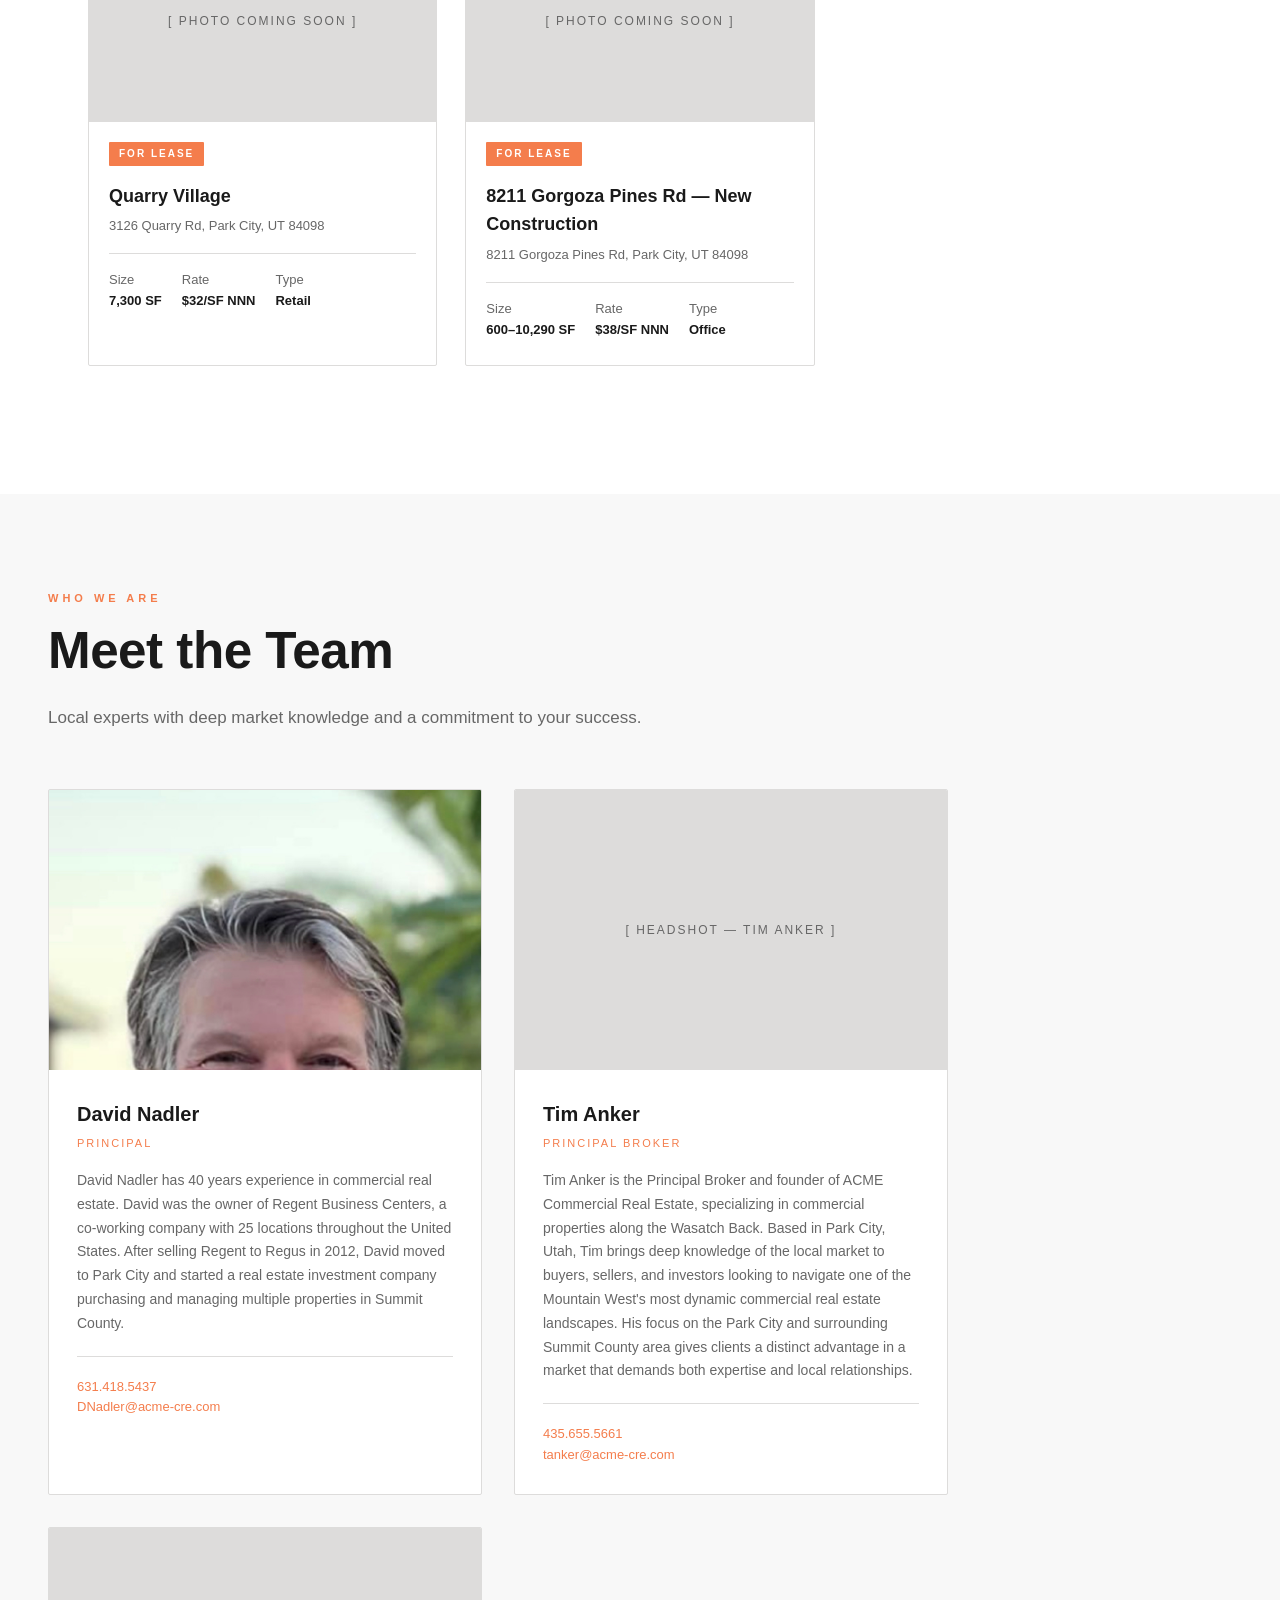
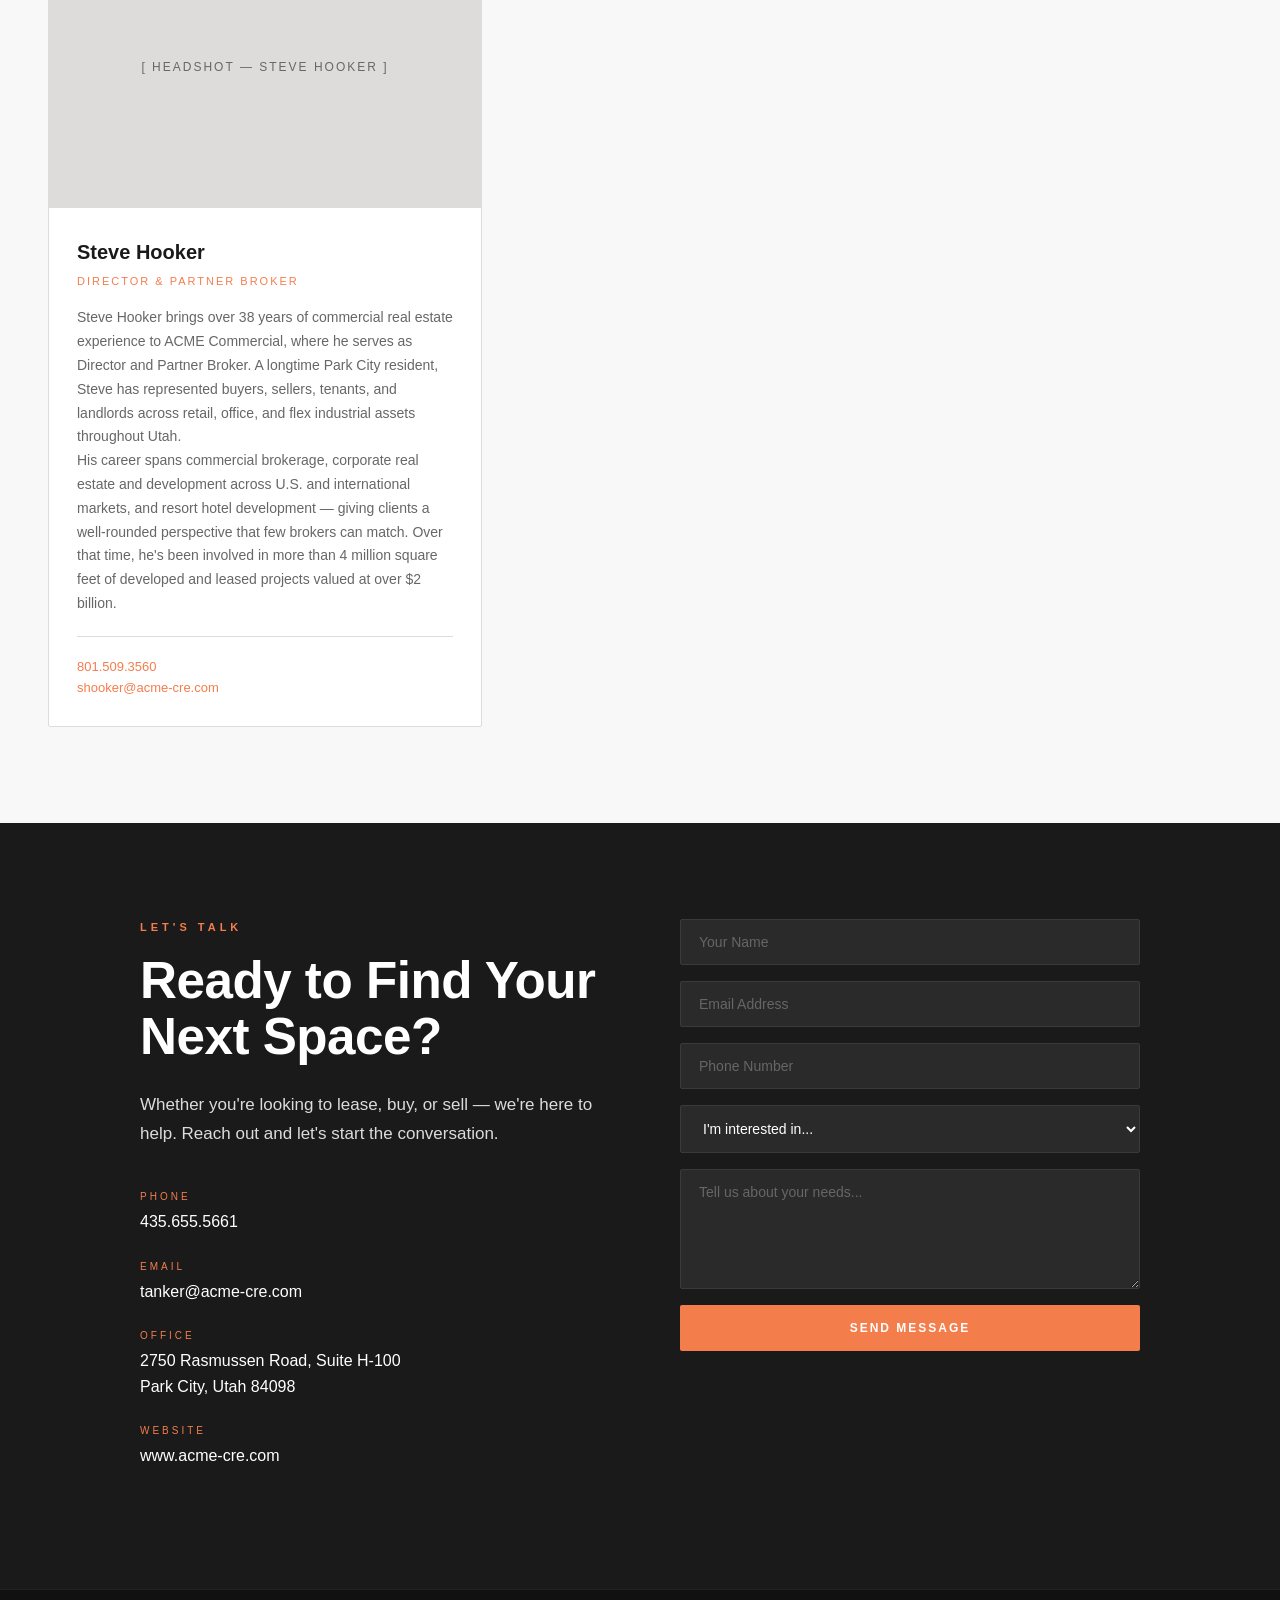
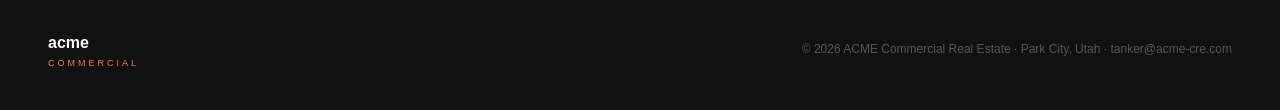
==== commit 7b690f51: "Fix David Nadler photo crop - anchor to top" ====
--- a/index.html
+++ b/index.html
@@ -175,7 +175,7 @@
       <div class="team-grid">
 
         <div class="team-card">
-          <div class="team-photo"><img src="images/david-nadler.jpg" alt="David Nadler" style="width:100%;height:100%;object-fit:cover;"></div>
+          <div class="team-photo"><img src="images/david-nadler.jpg" alt="David Nadler" style="width:100%;height:100%;object-fit:cover;object-position:top;"></div>
           <div class="team-info">
             <h3>David Nadler</h3>
             <p class="title">Principal</p>
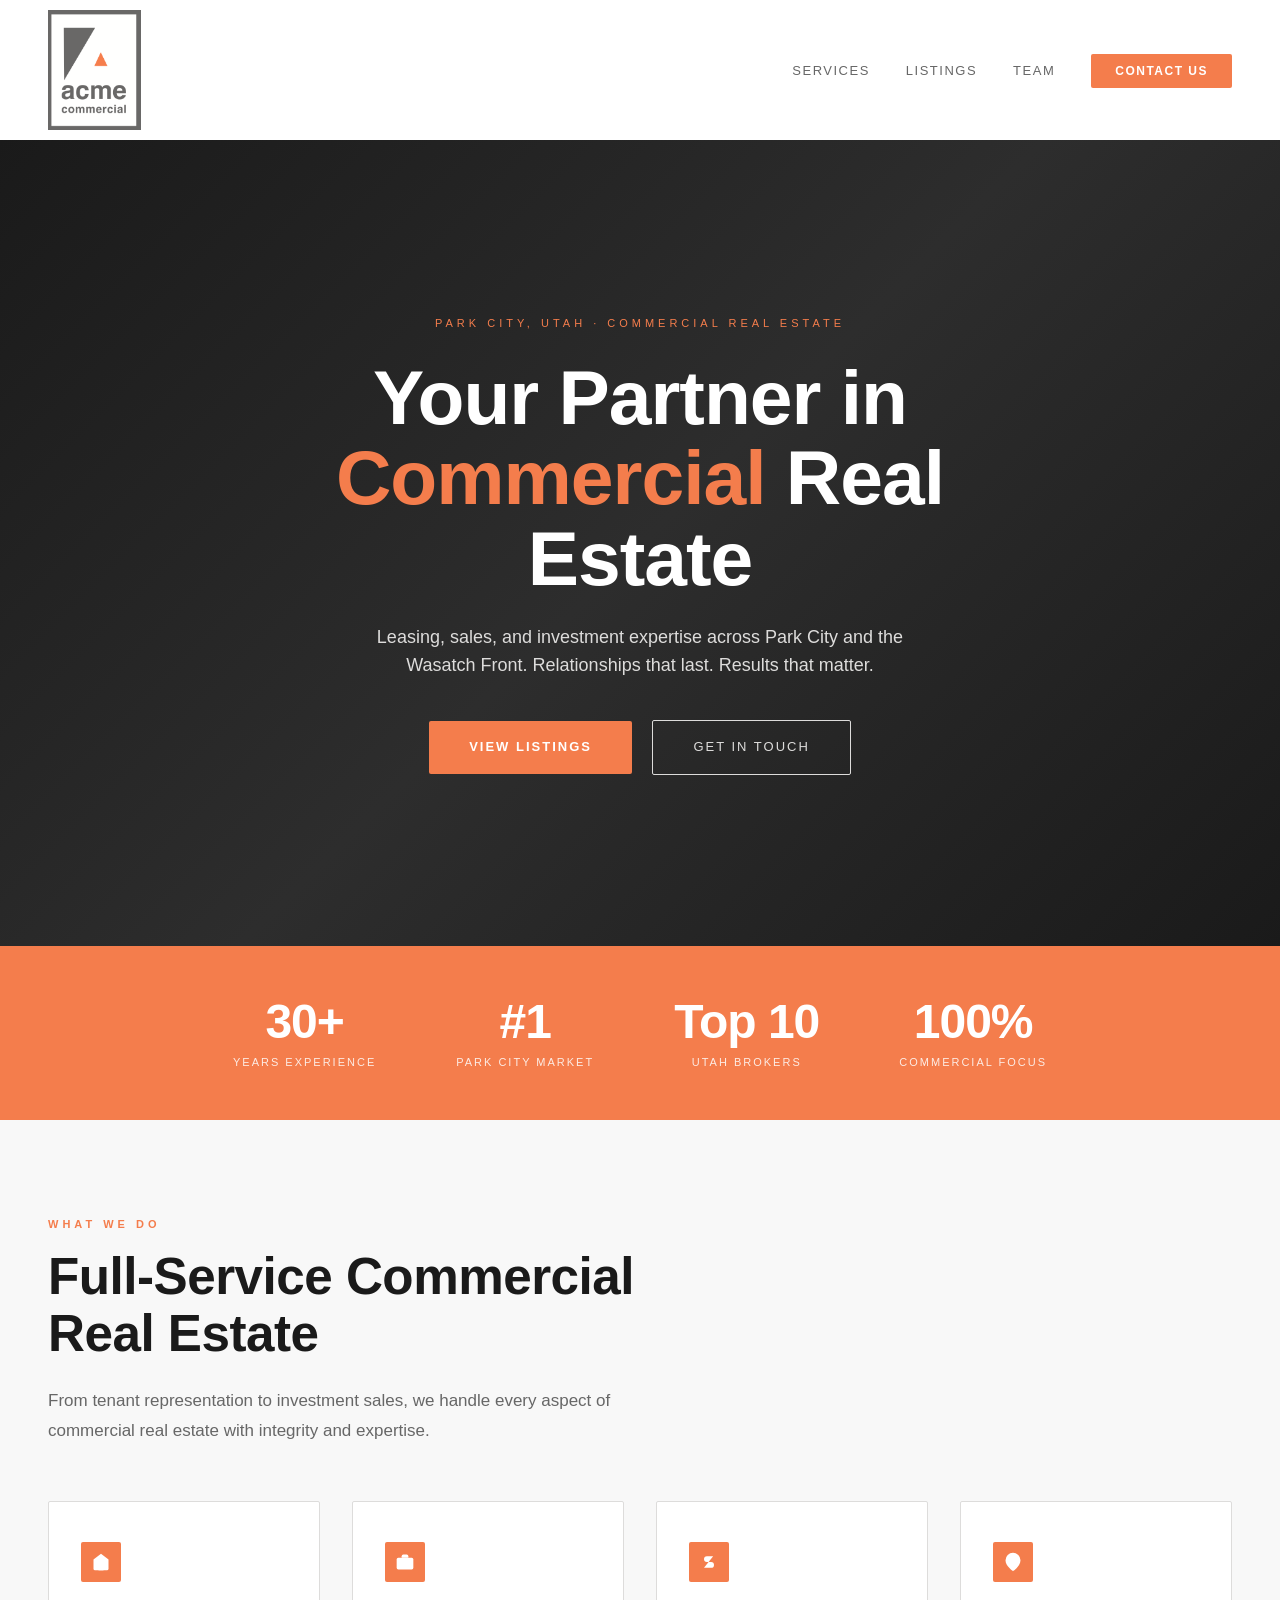
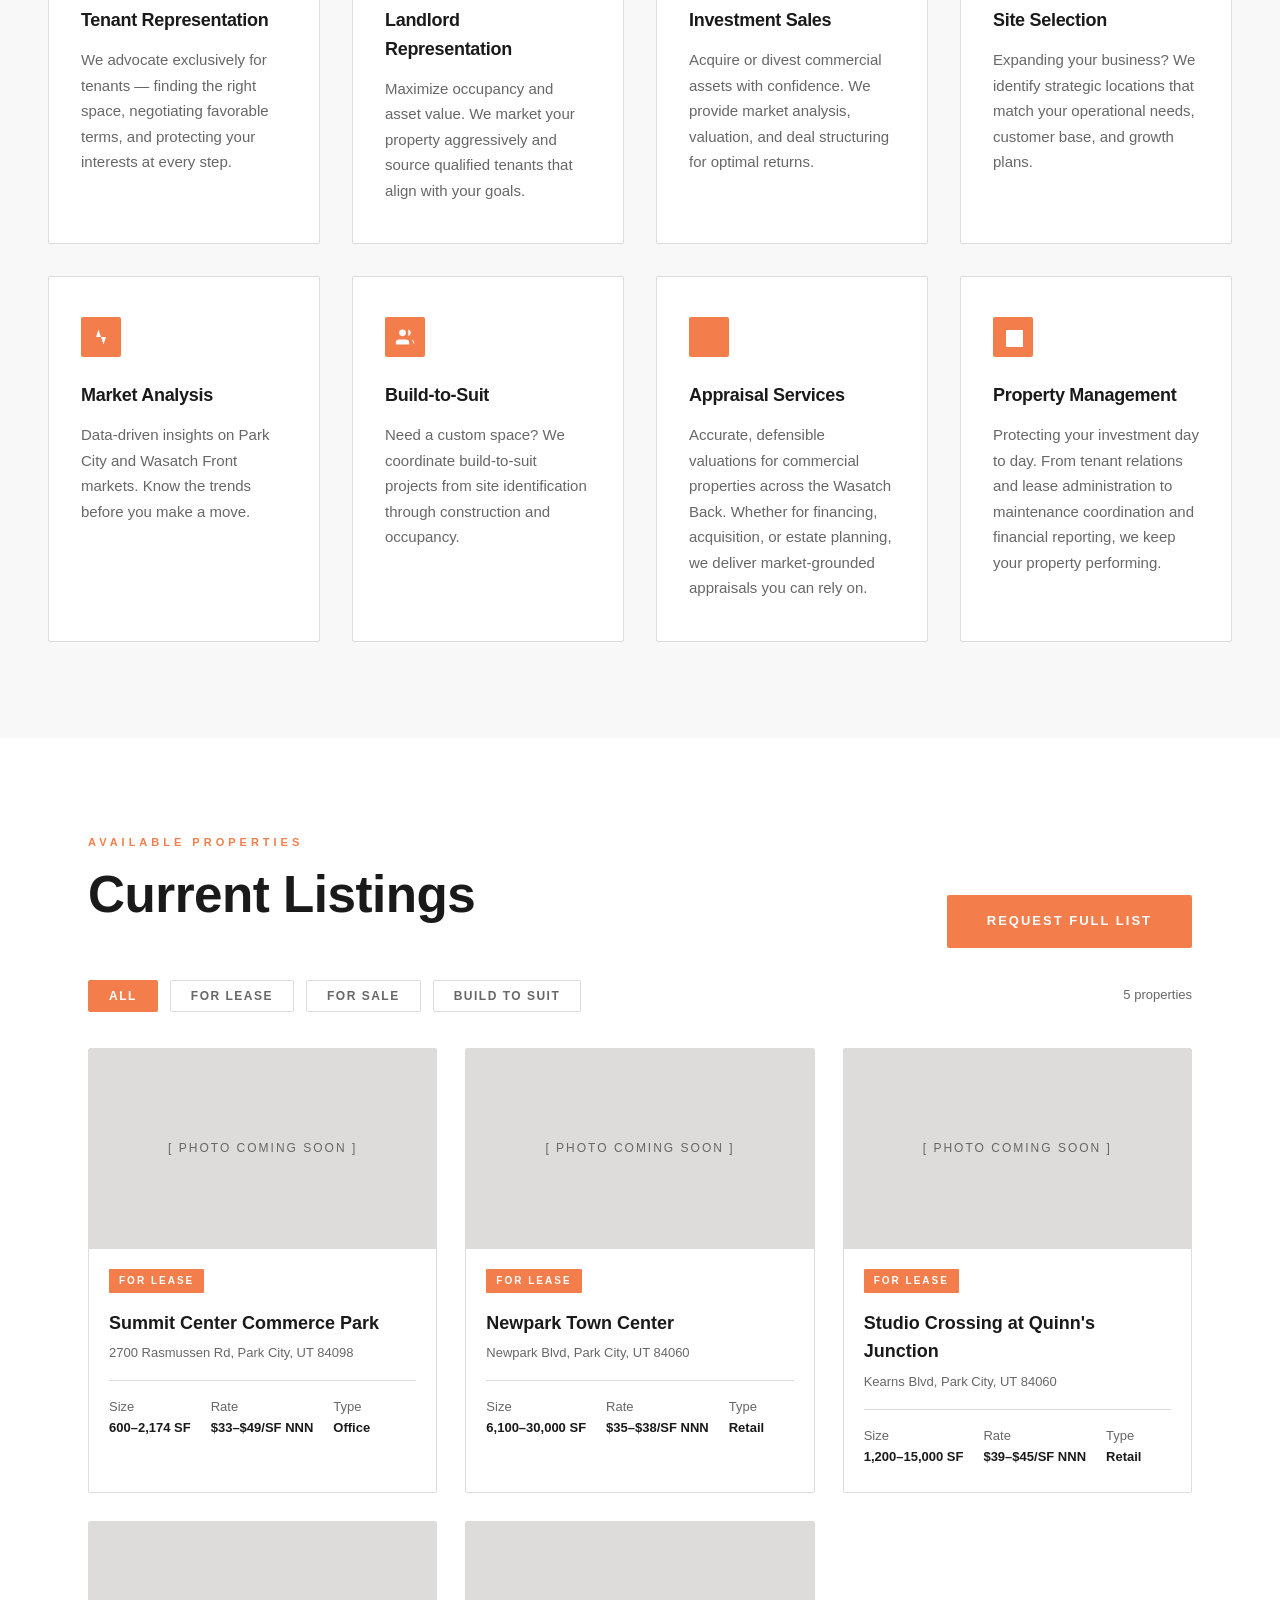
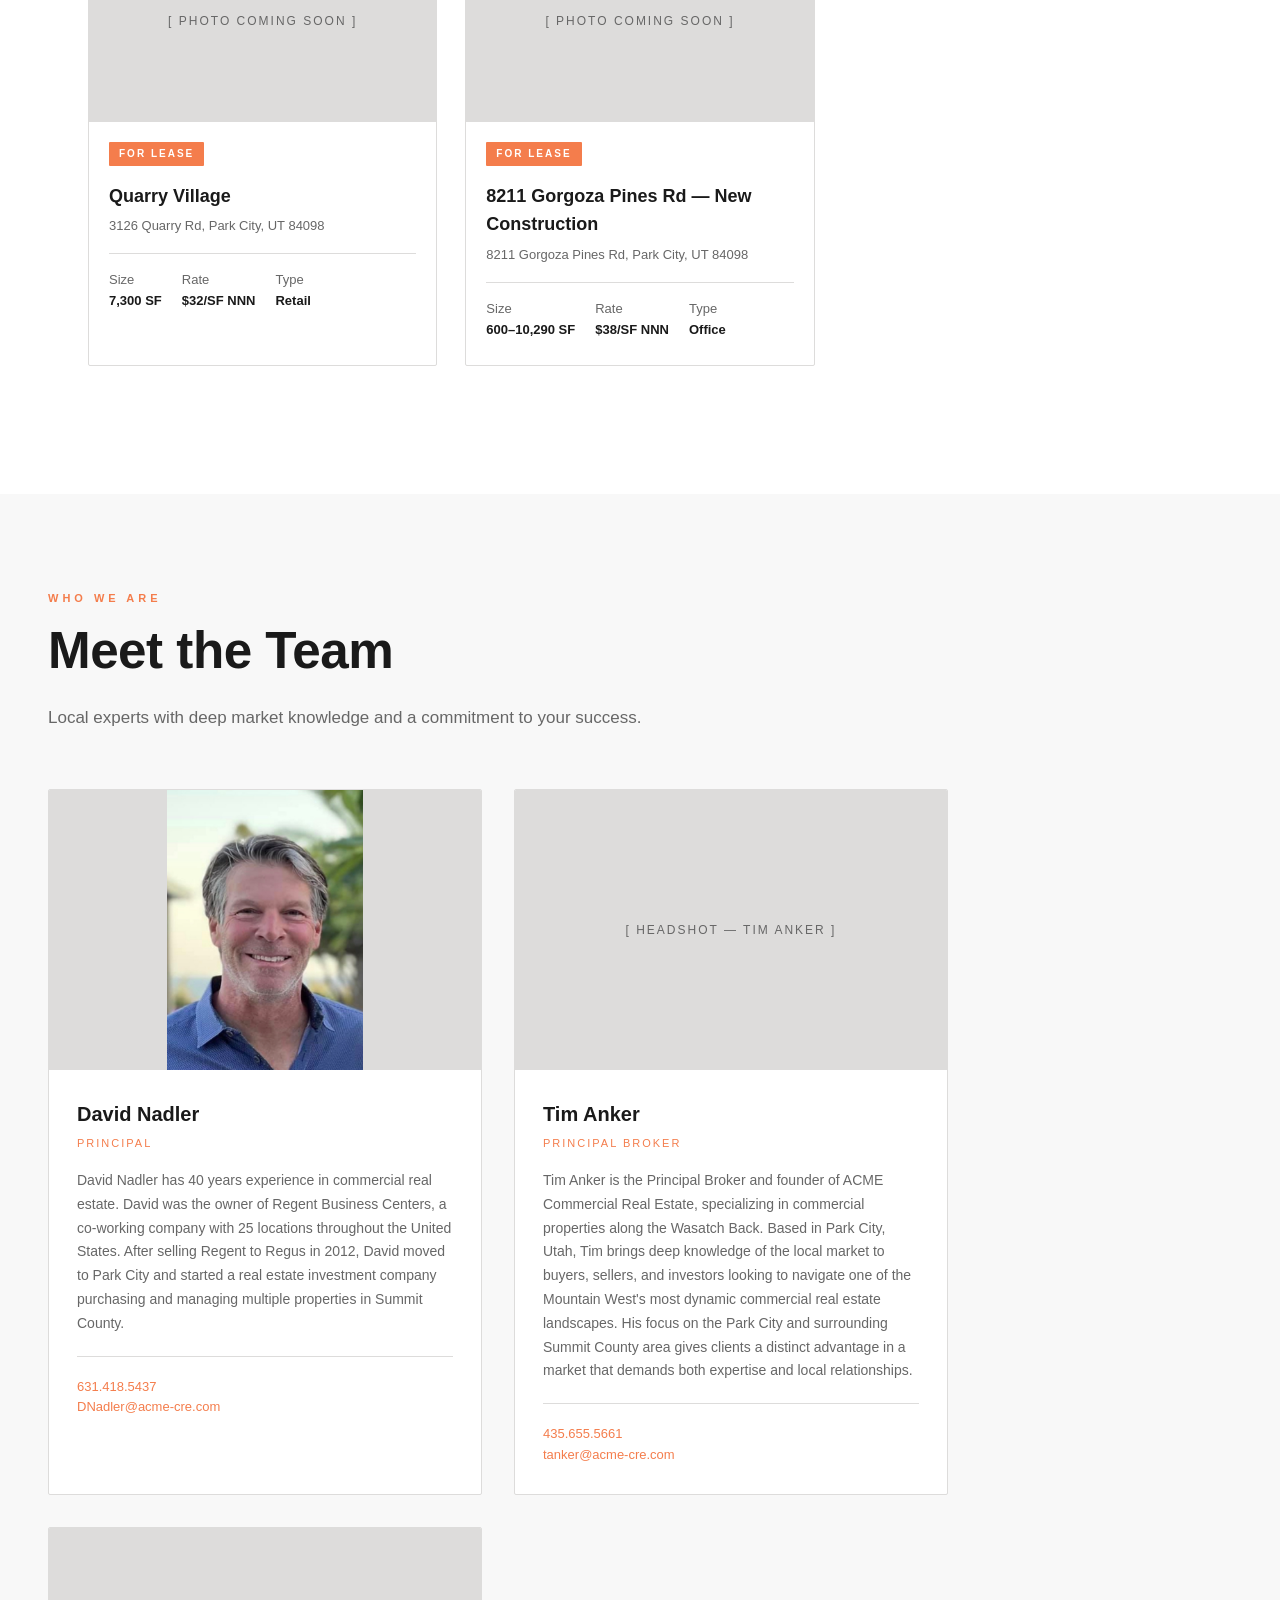
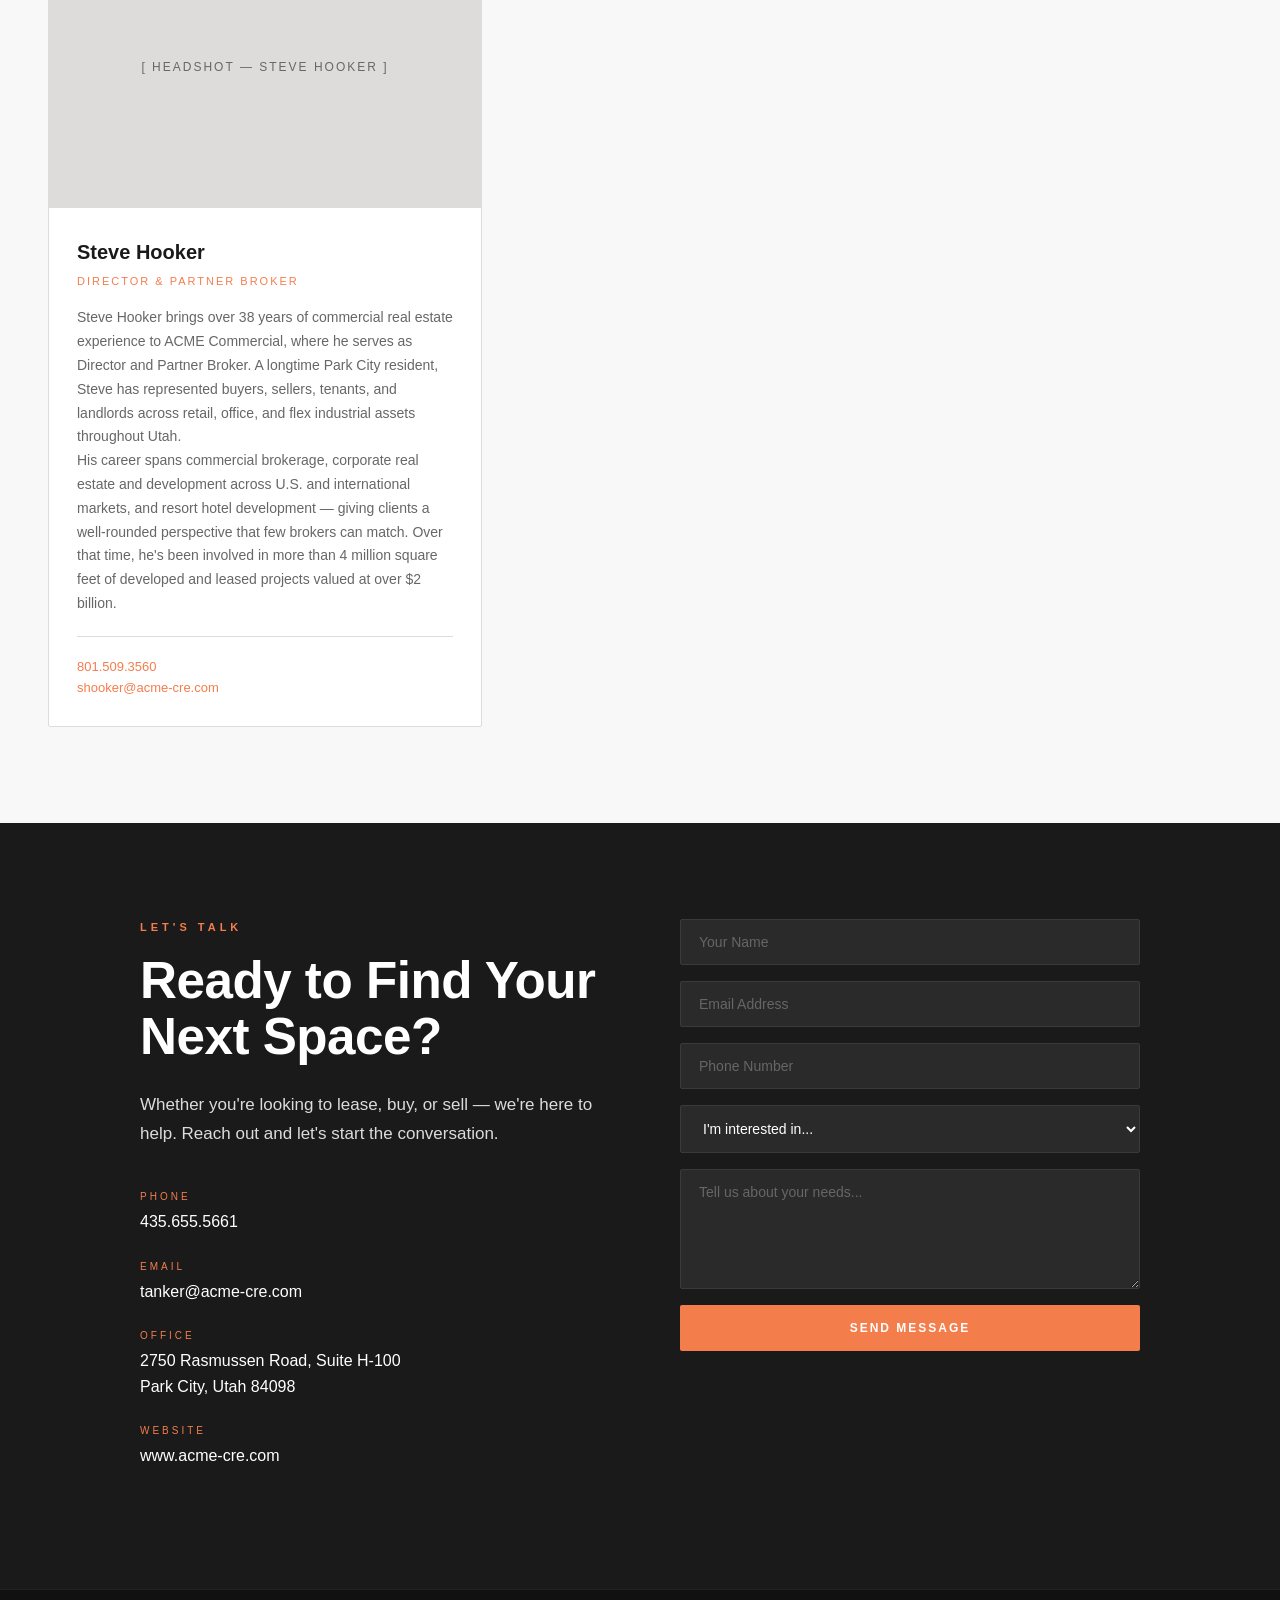
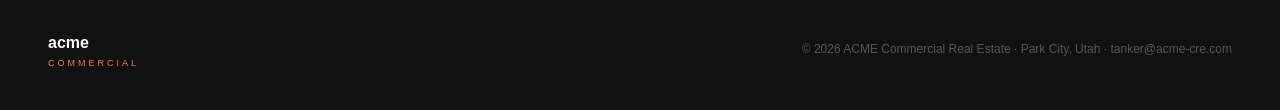
==== commit 9b20ecd2: "Fix David Nadler photo - use contain to show full head" ====
--- a/index.html
+++ b/index.html
@@ -175,7 +175,7 @@
       <div class="team-grid">
 
         <div class="team-card">
-          <div class="team-photo"><img src="images/david-nadler.jpg" alt="David Nadler" style="width:100%;height:100%;object-fit:cover;object-position:top;"></div>
+          <div class="team-photo"><img src="images/david-nadler.jpg" alt="David Nadler" style="width:100%;height:100%;object-fit:contain;object-position:center;"></div>
           <div class="team-info">
             <h3>David Nadler</h3>
             <p class="title">Principal</p>
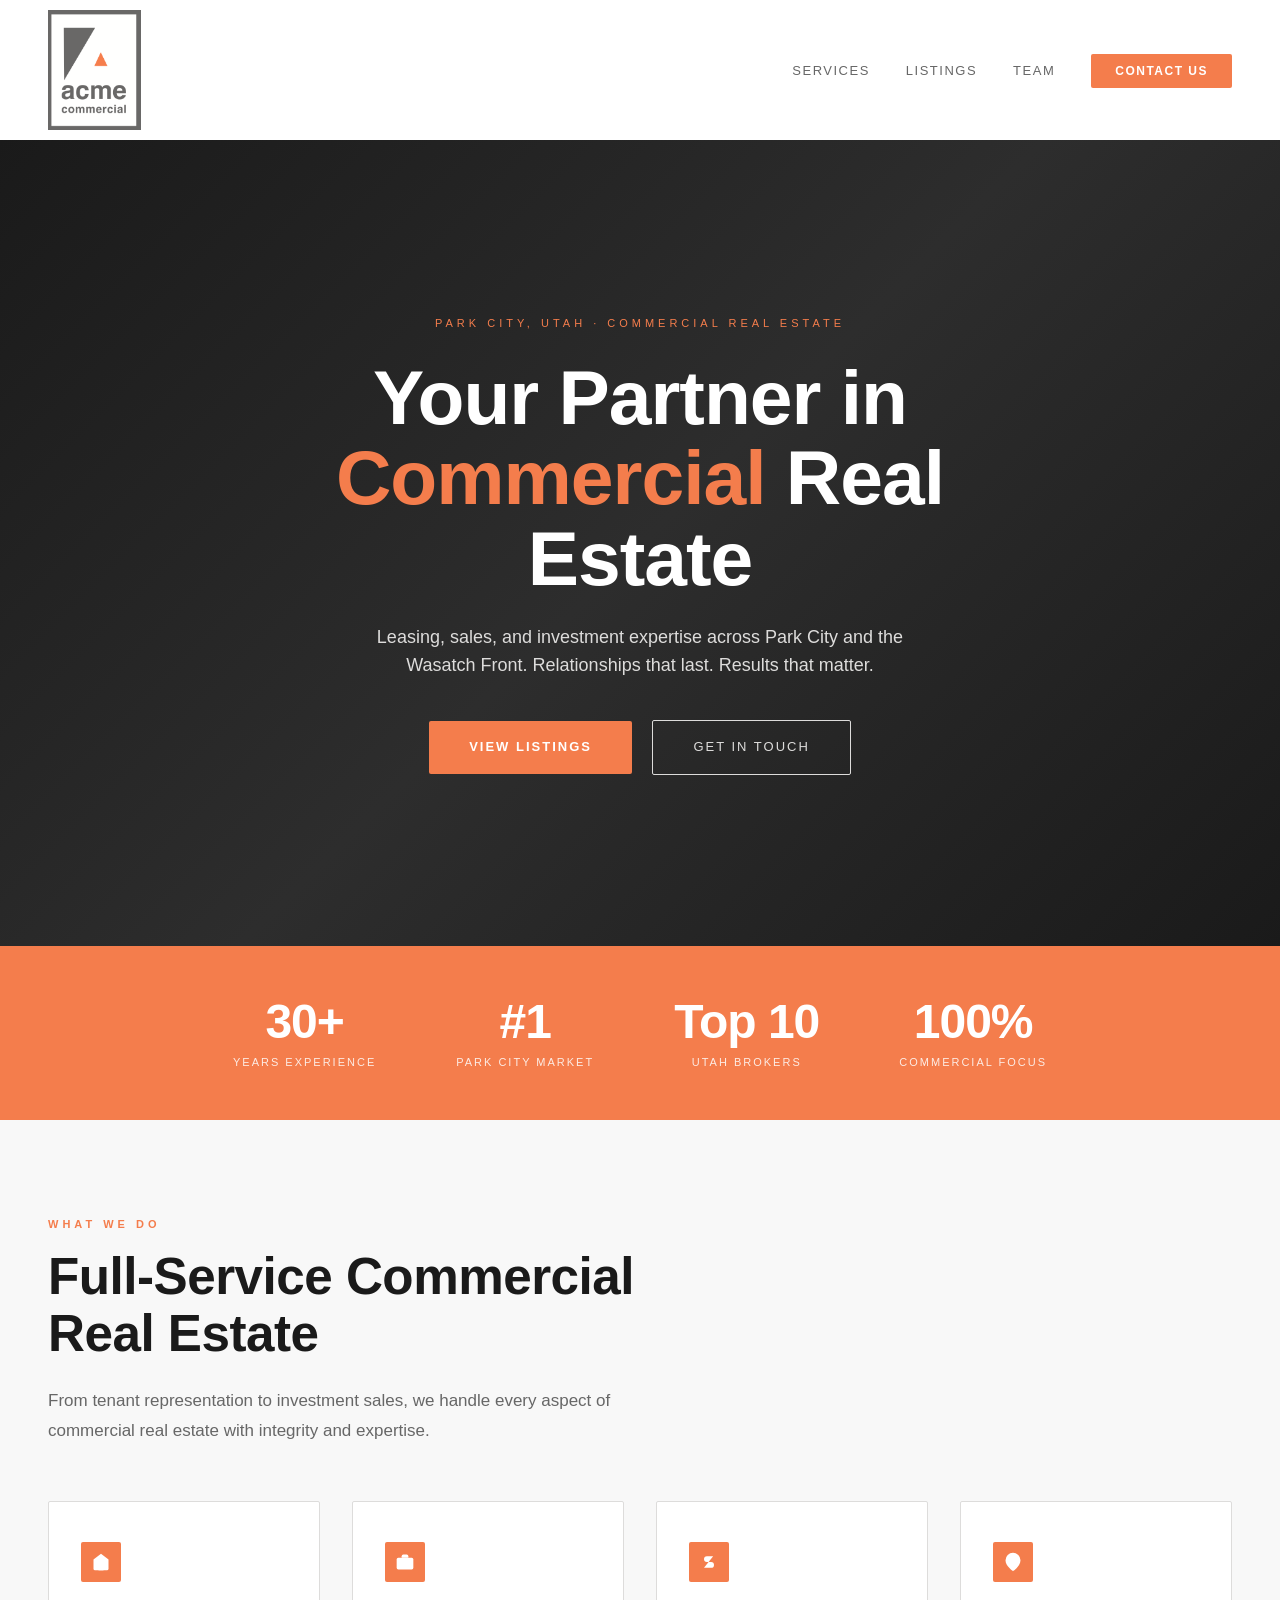
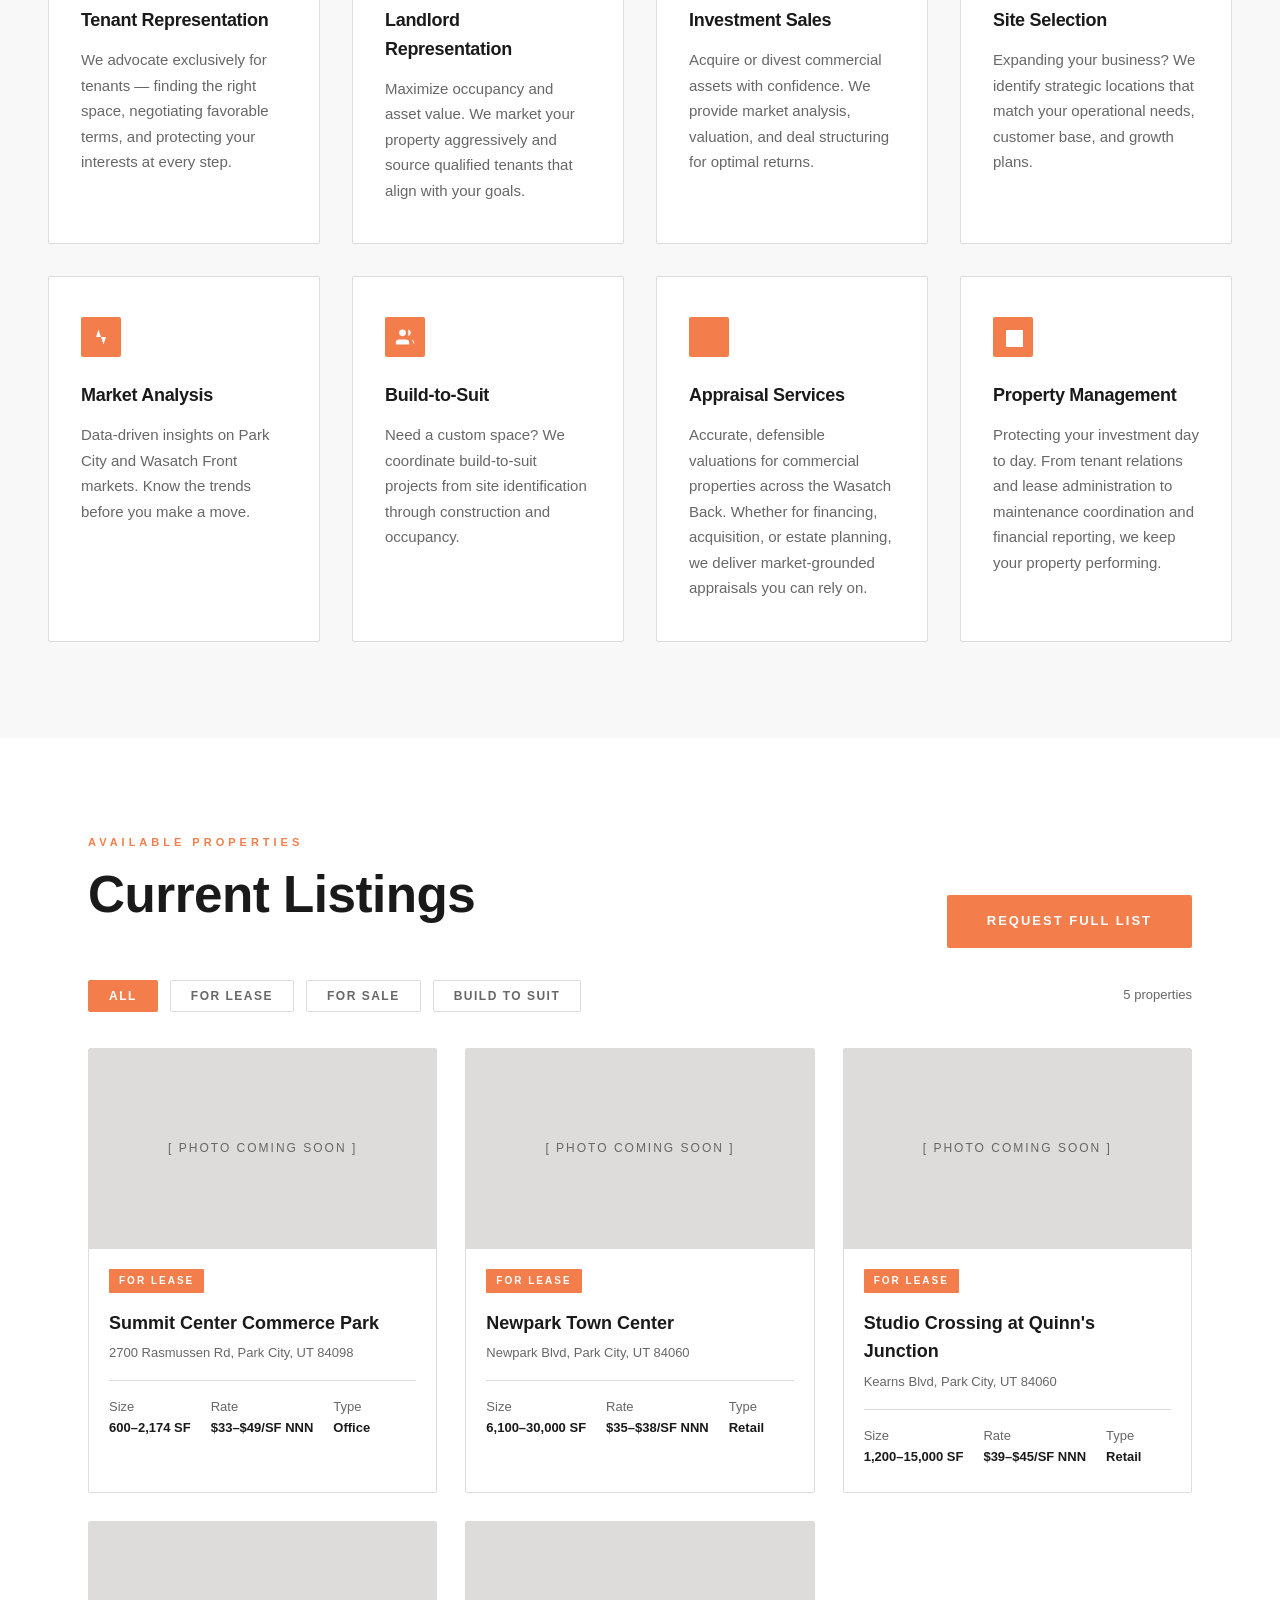
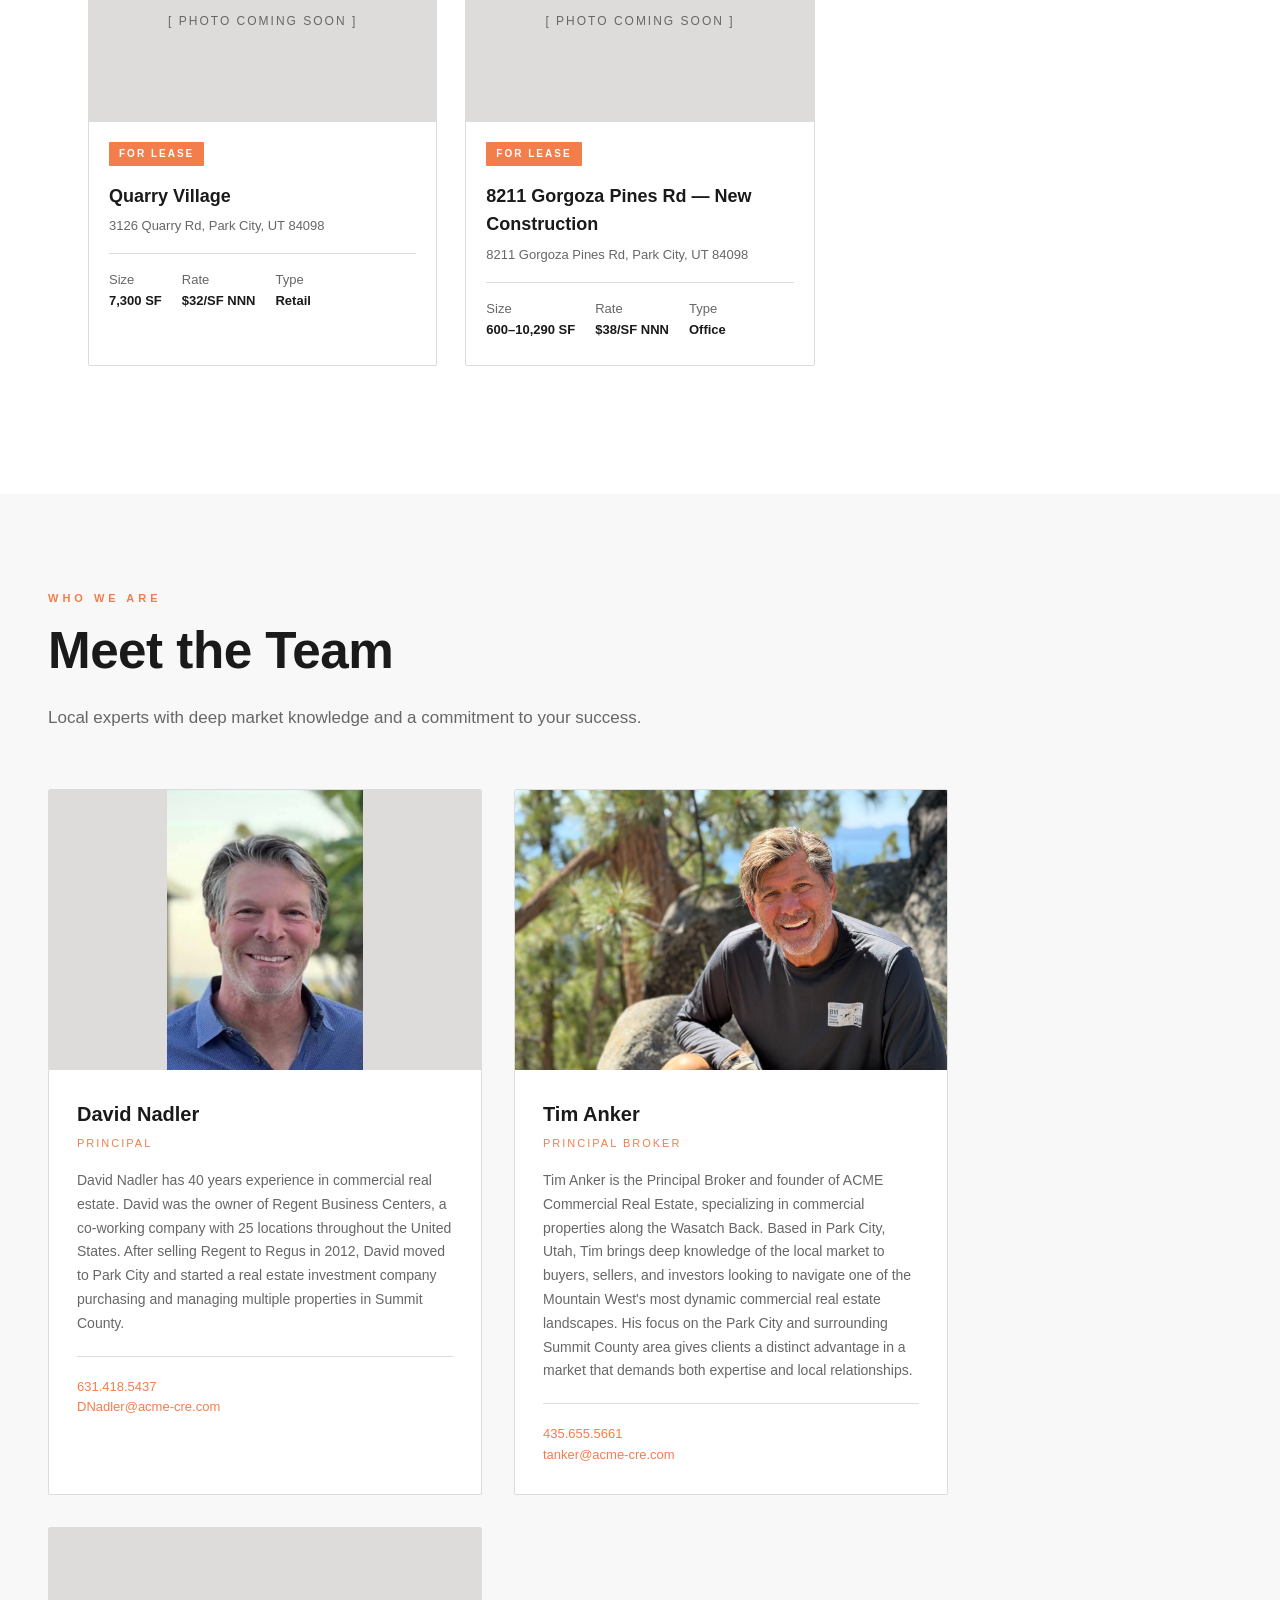
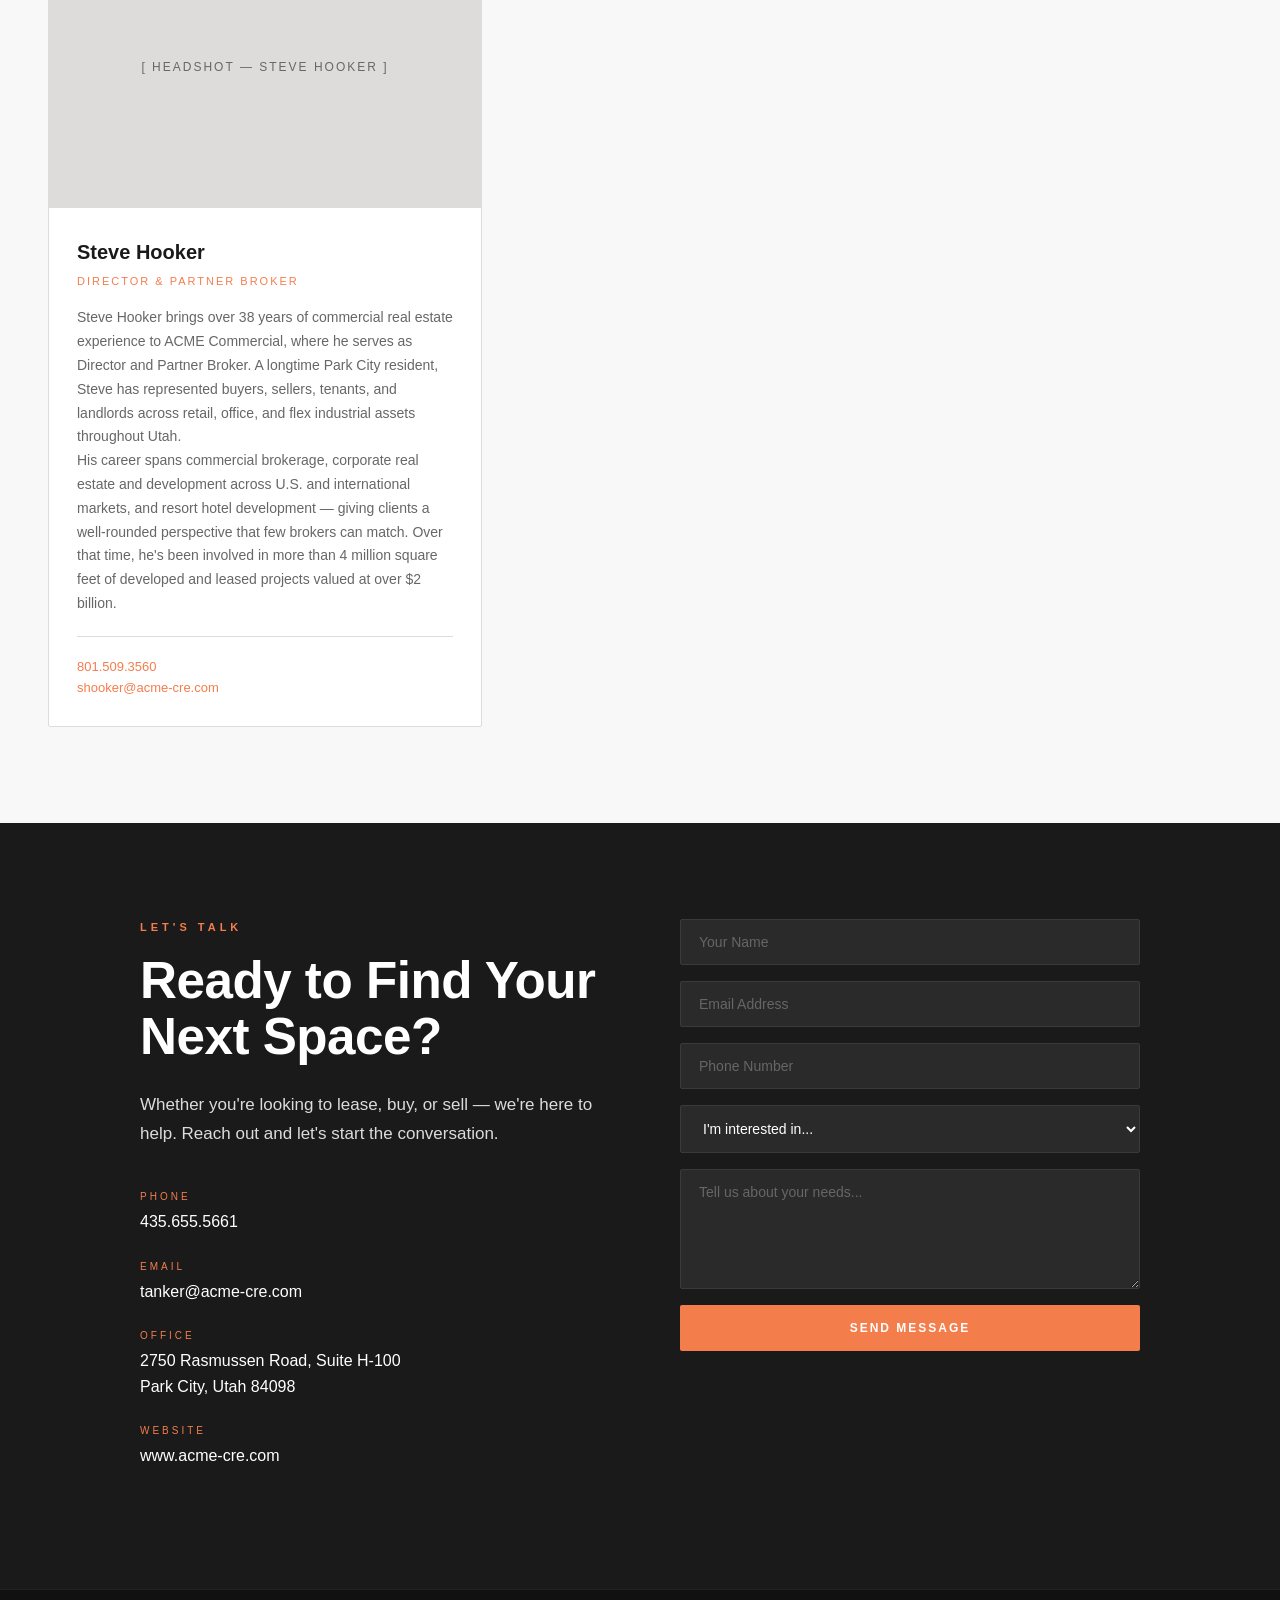
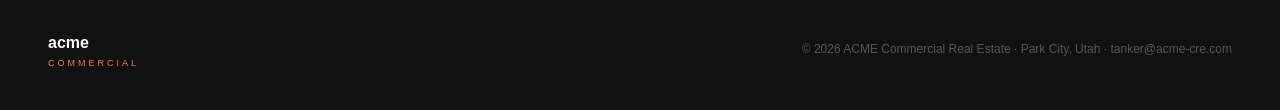
==== commit a8aa4966: "feat: add Tim Anker headshot to About/Team section" ====
--- a/index.html
+++ b/index.html
@@ -188,7 +188,7 @@
         </div>
 
         <div class="team-card">
-          <div class="team-photo">[ Headshot — Tim Anker ]</div>
+          <div class="team-photo" style="padding:0;overflow:hidden"><img src="images/tim-anker.jpg" alt="Tim Anker" style="width:100%;height:100%;object-fit:cover;object-position:center top"></div>
           <div class="team-info">
             <h3>Tim Anker</h3>
             <p class="title">Principal Broker</p>
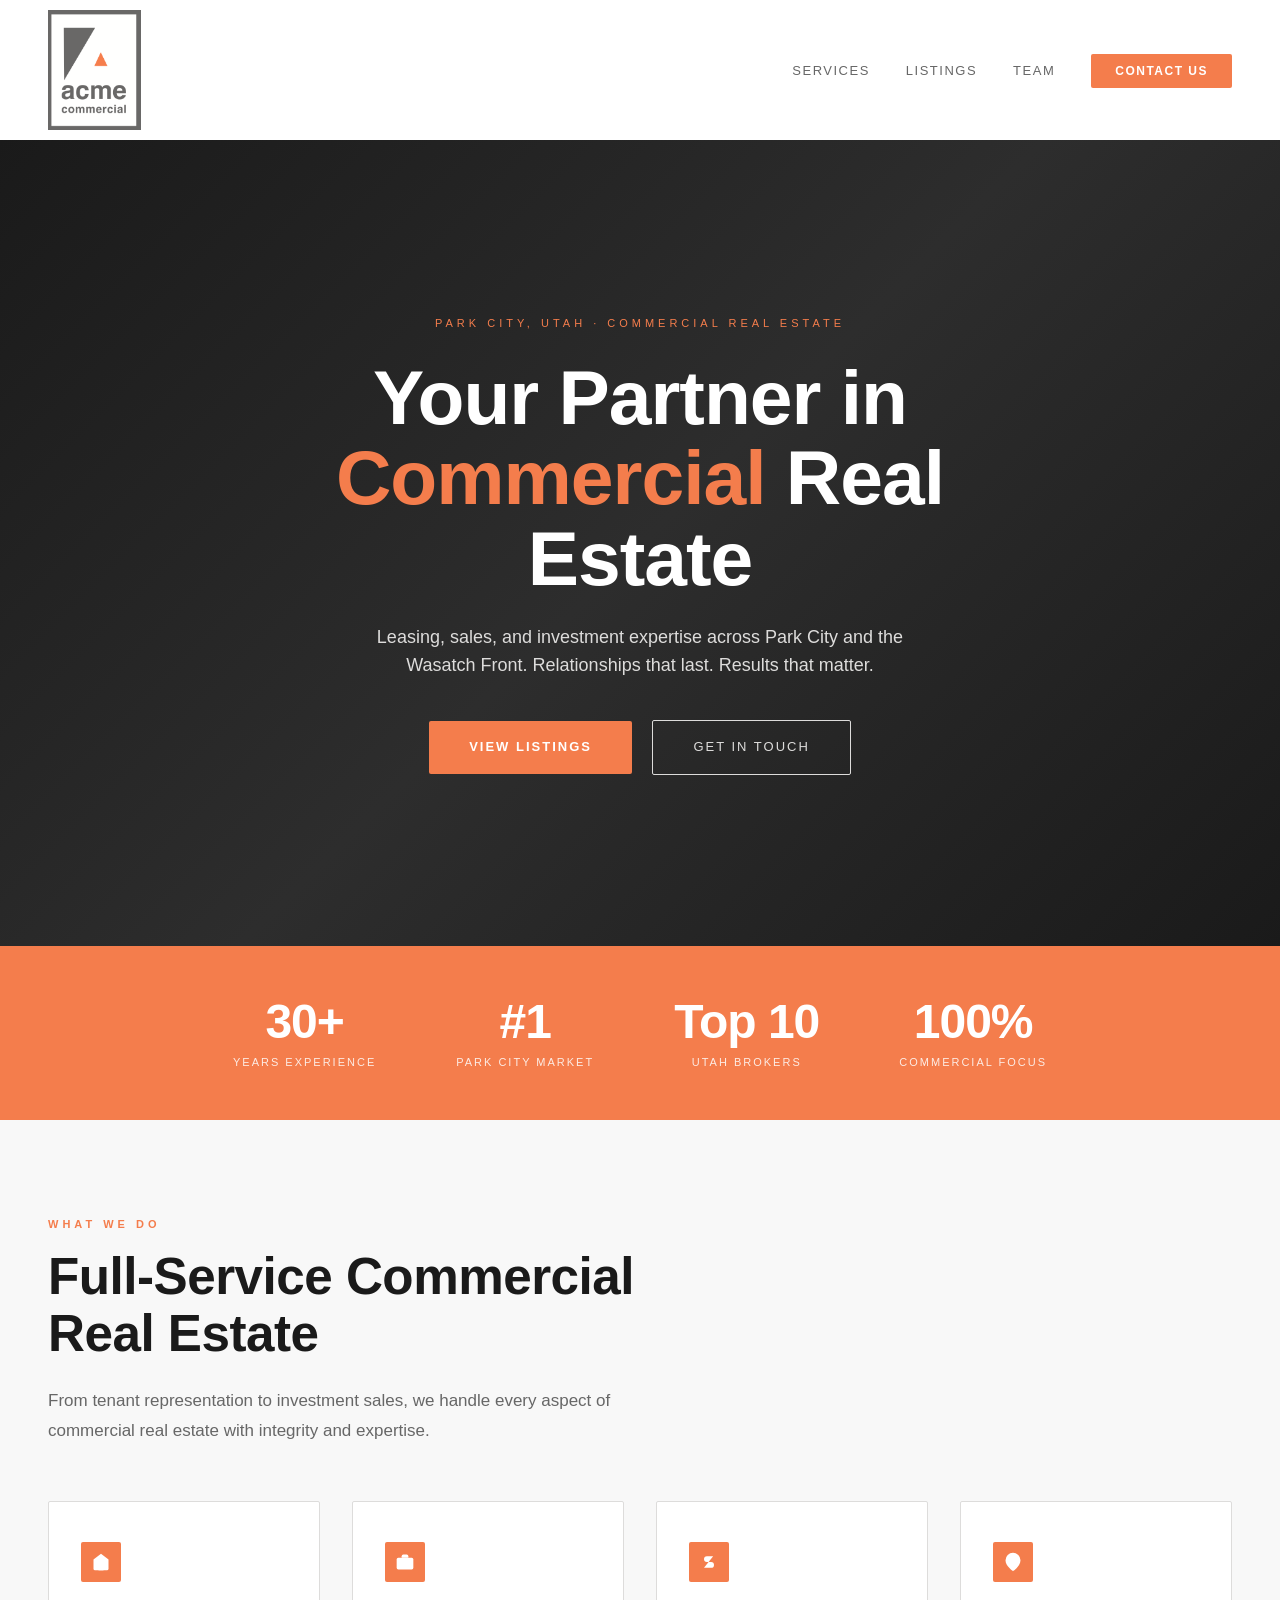
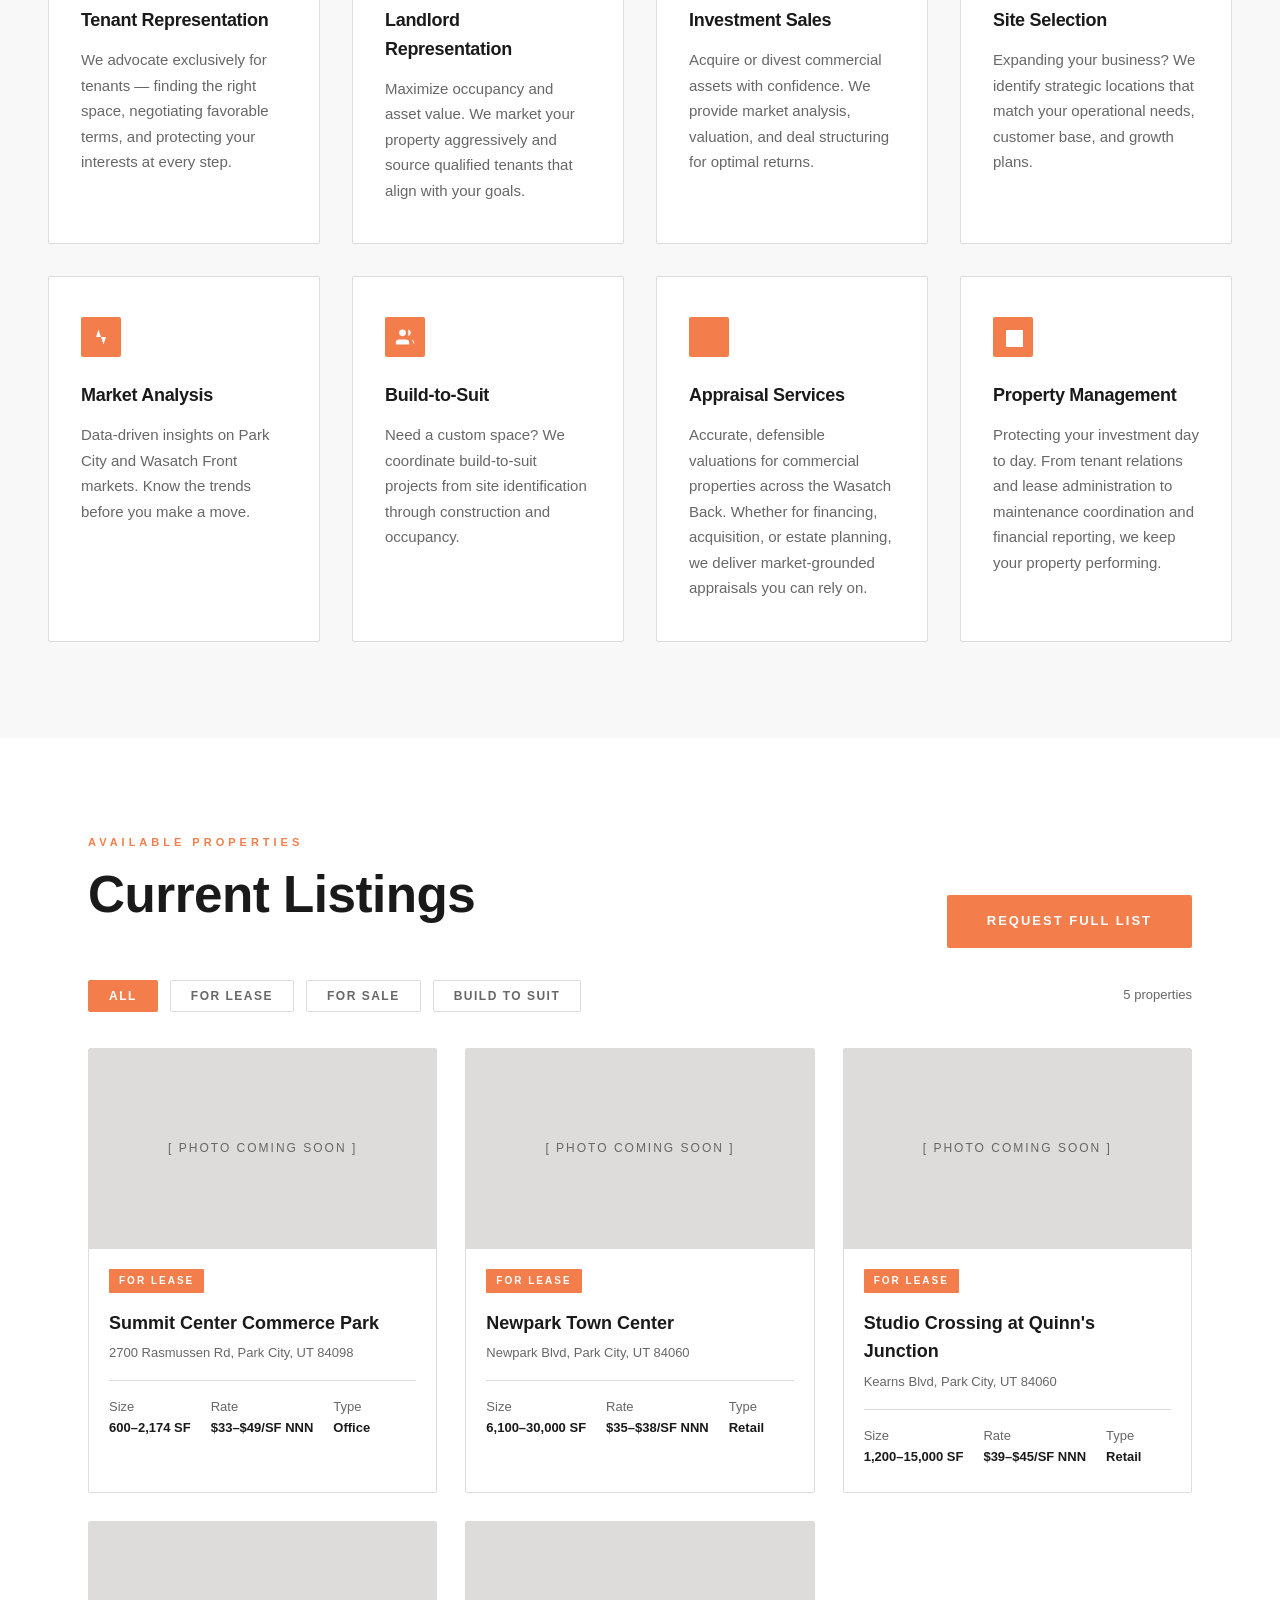
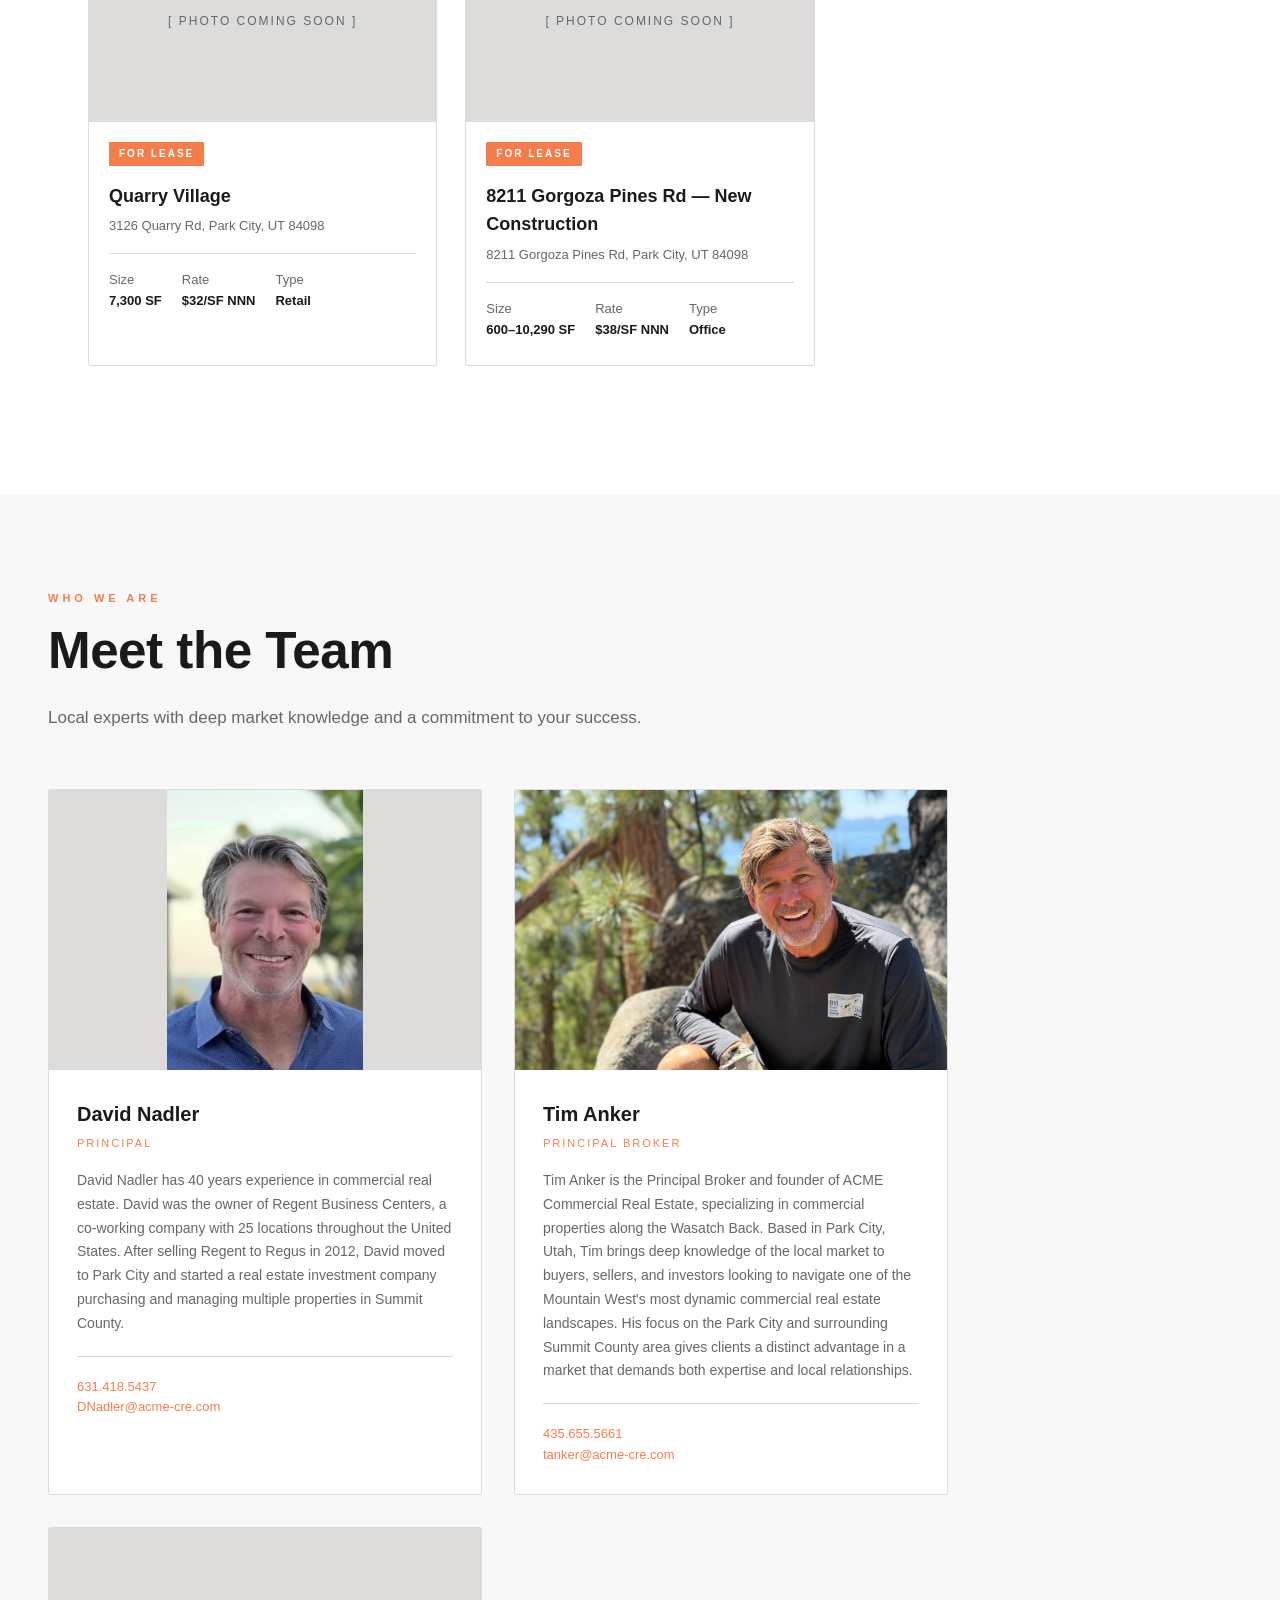
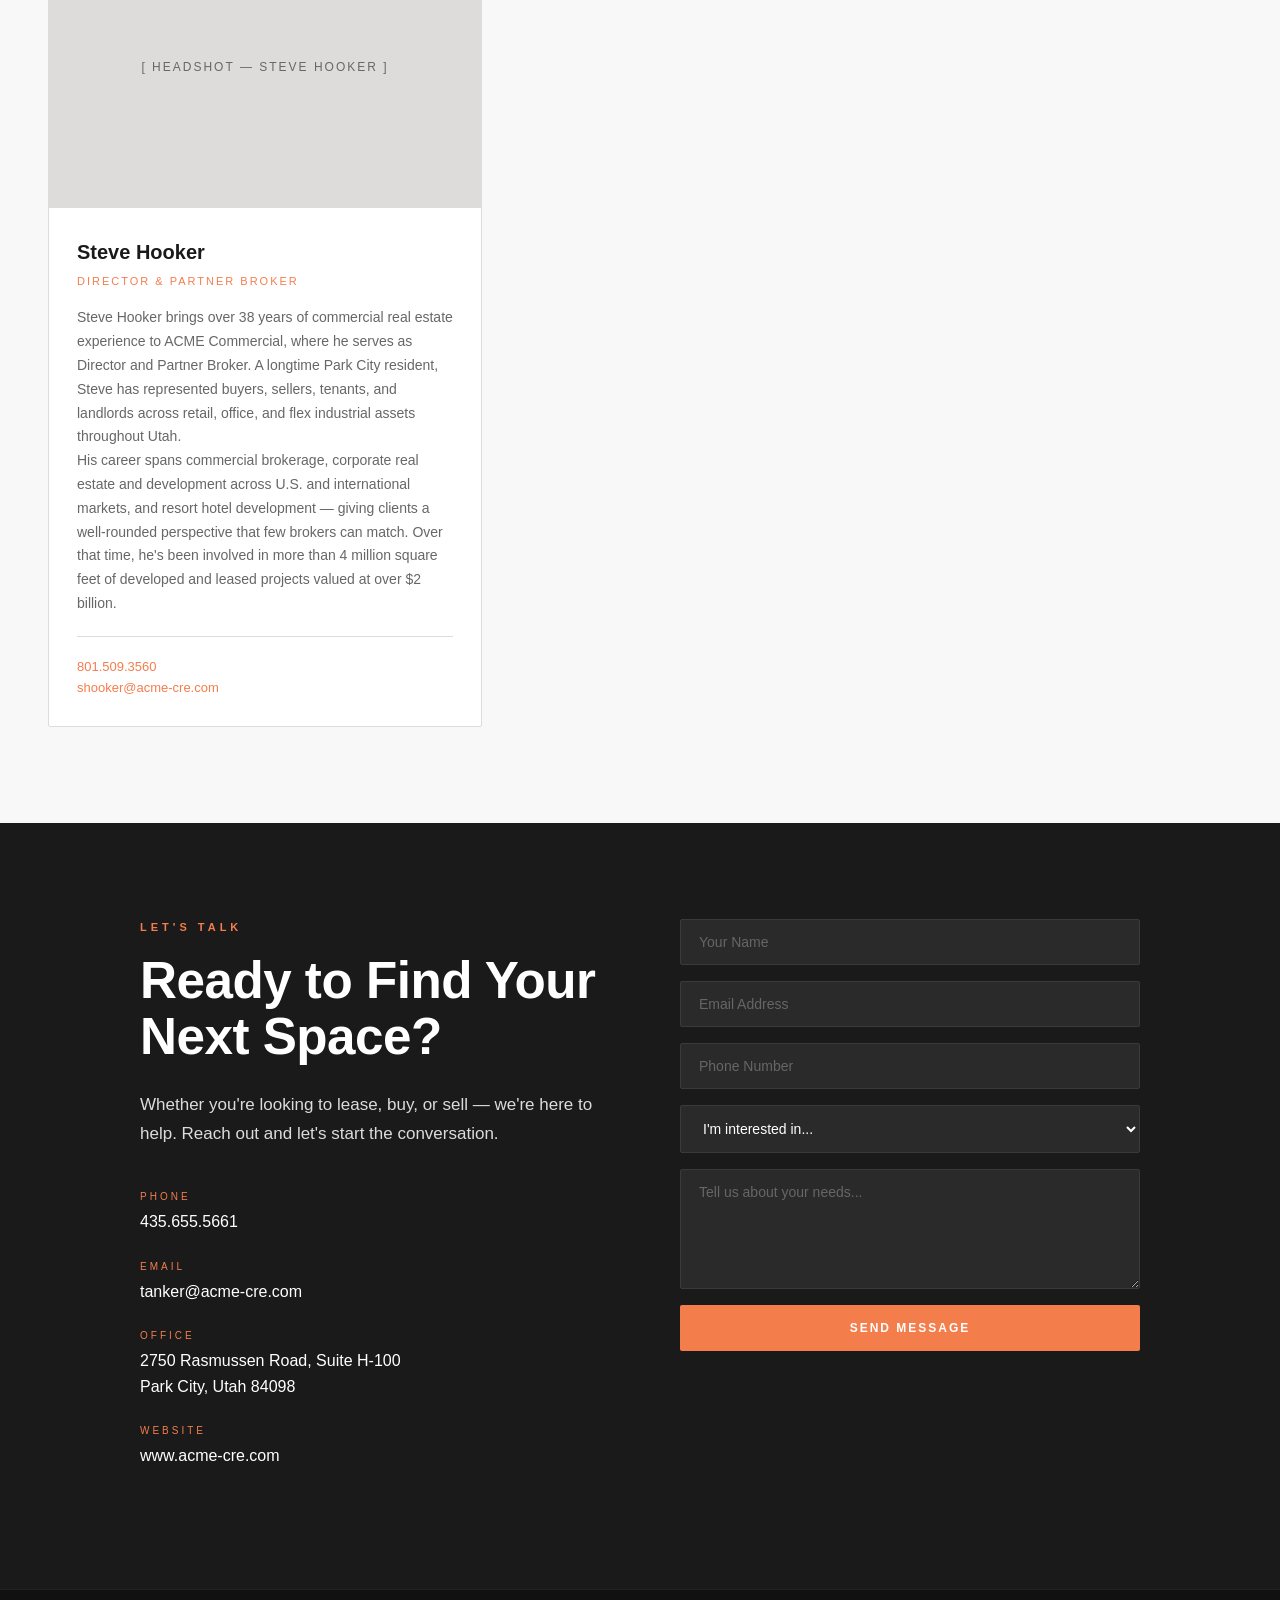
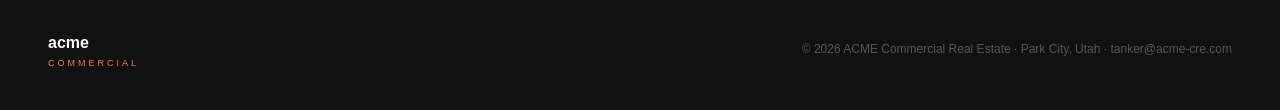
==== commit 6f40f00c: "fix: Tim Anker photo position tweak to trigger redeploy" ====
--- a/index.html
+++ b/index.html
@@ -188,7 +188,7 @@
         </div>
 
         <div class="team-card">
-          <div class="team-photo" style="padding:0;overflow:hidden"><img src="images/tim-anker.jpg" alt="Tim Anker" style="width:100%;height:100%;object-fit:cover;object-position:center top"></div>
+          <div class="team-photo" style="padding:0;overflow:hidden"><img src="images/tim-anker.jpg" alt="Tim Anker" style="width:100%;height:100%;object-fit:cover;object-position:center 20%"></div>
           <div class="team-info">
             <h3>Tim Anker</h3>
             <p class="title">Principal Broker</p>
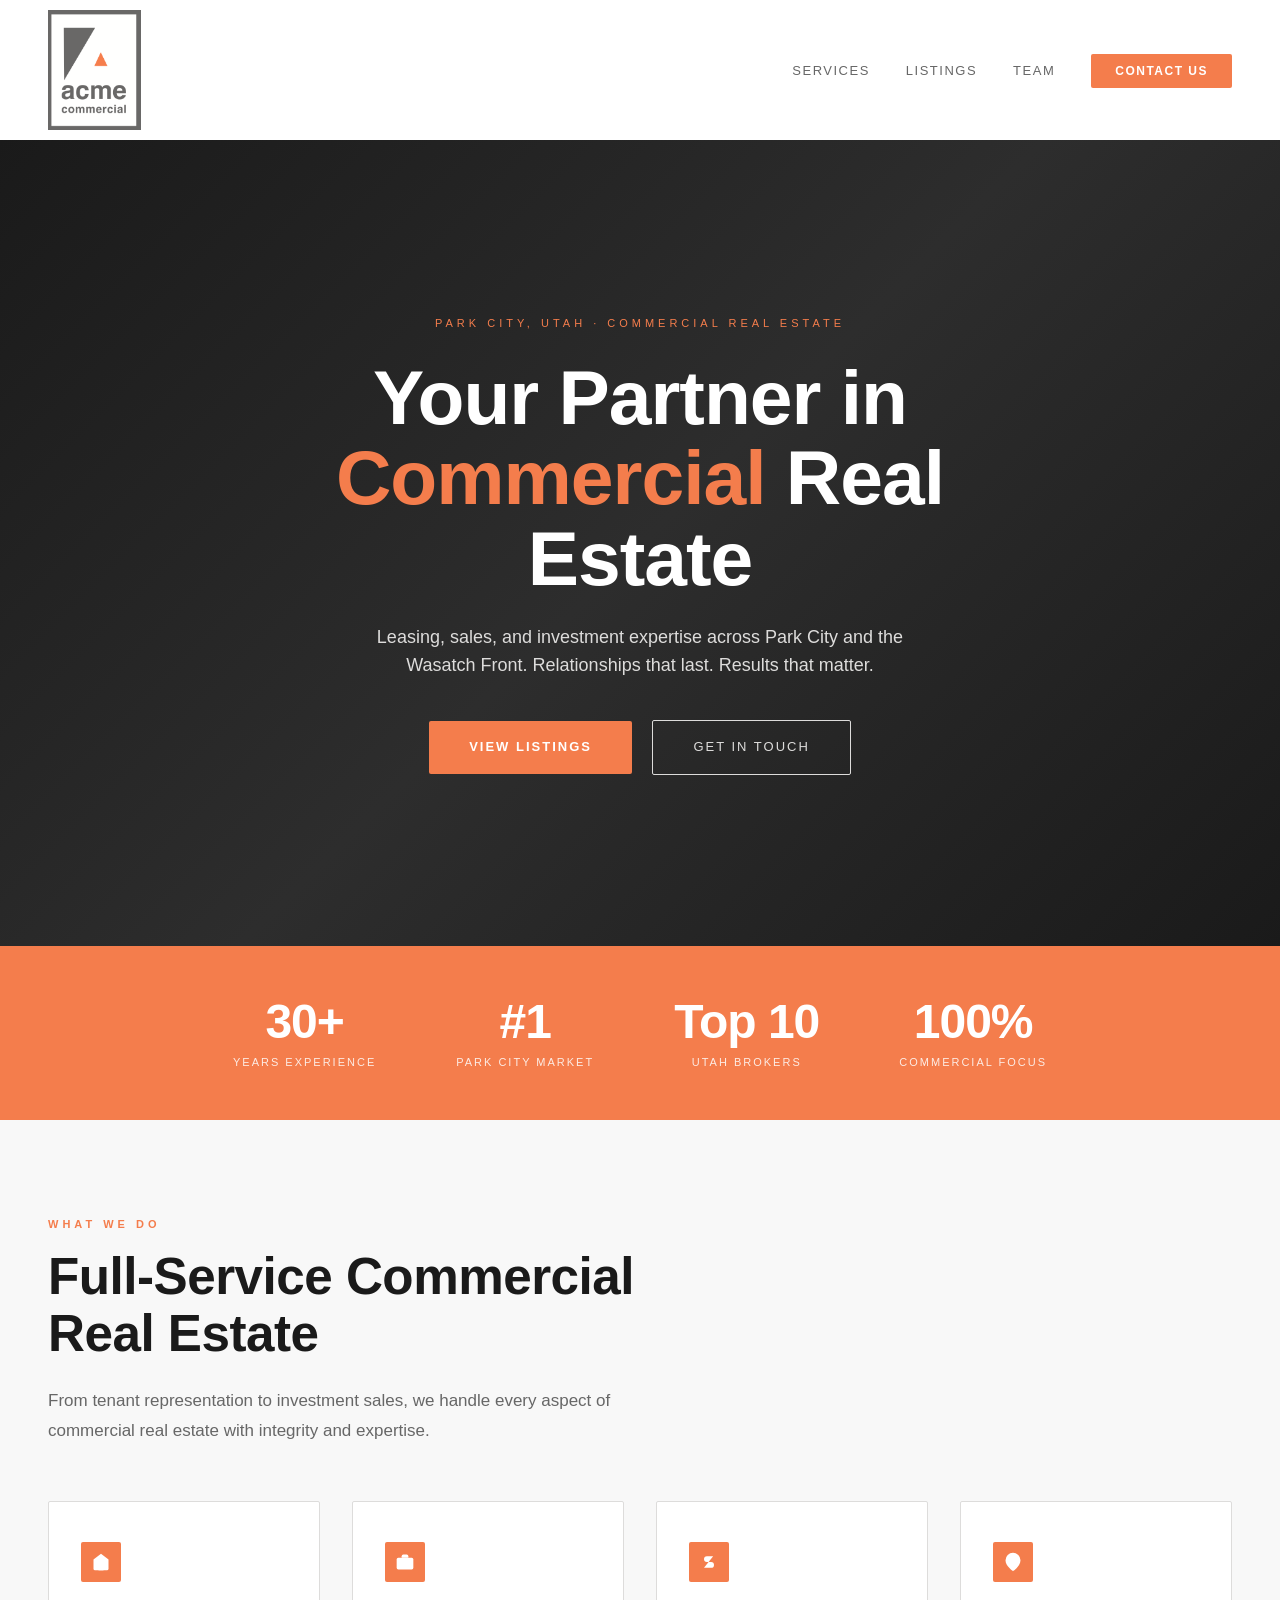
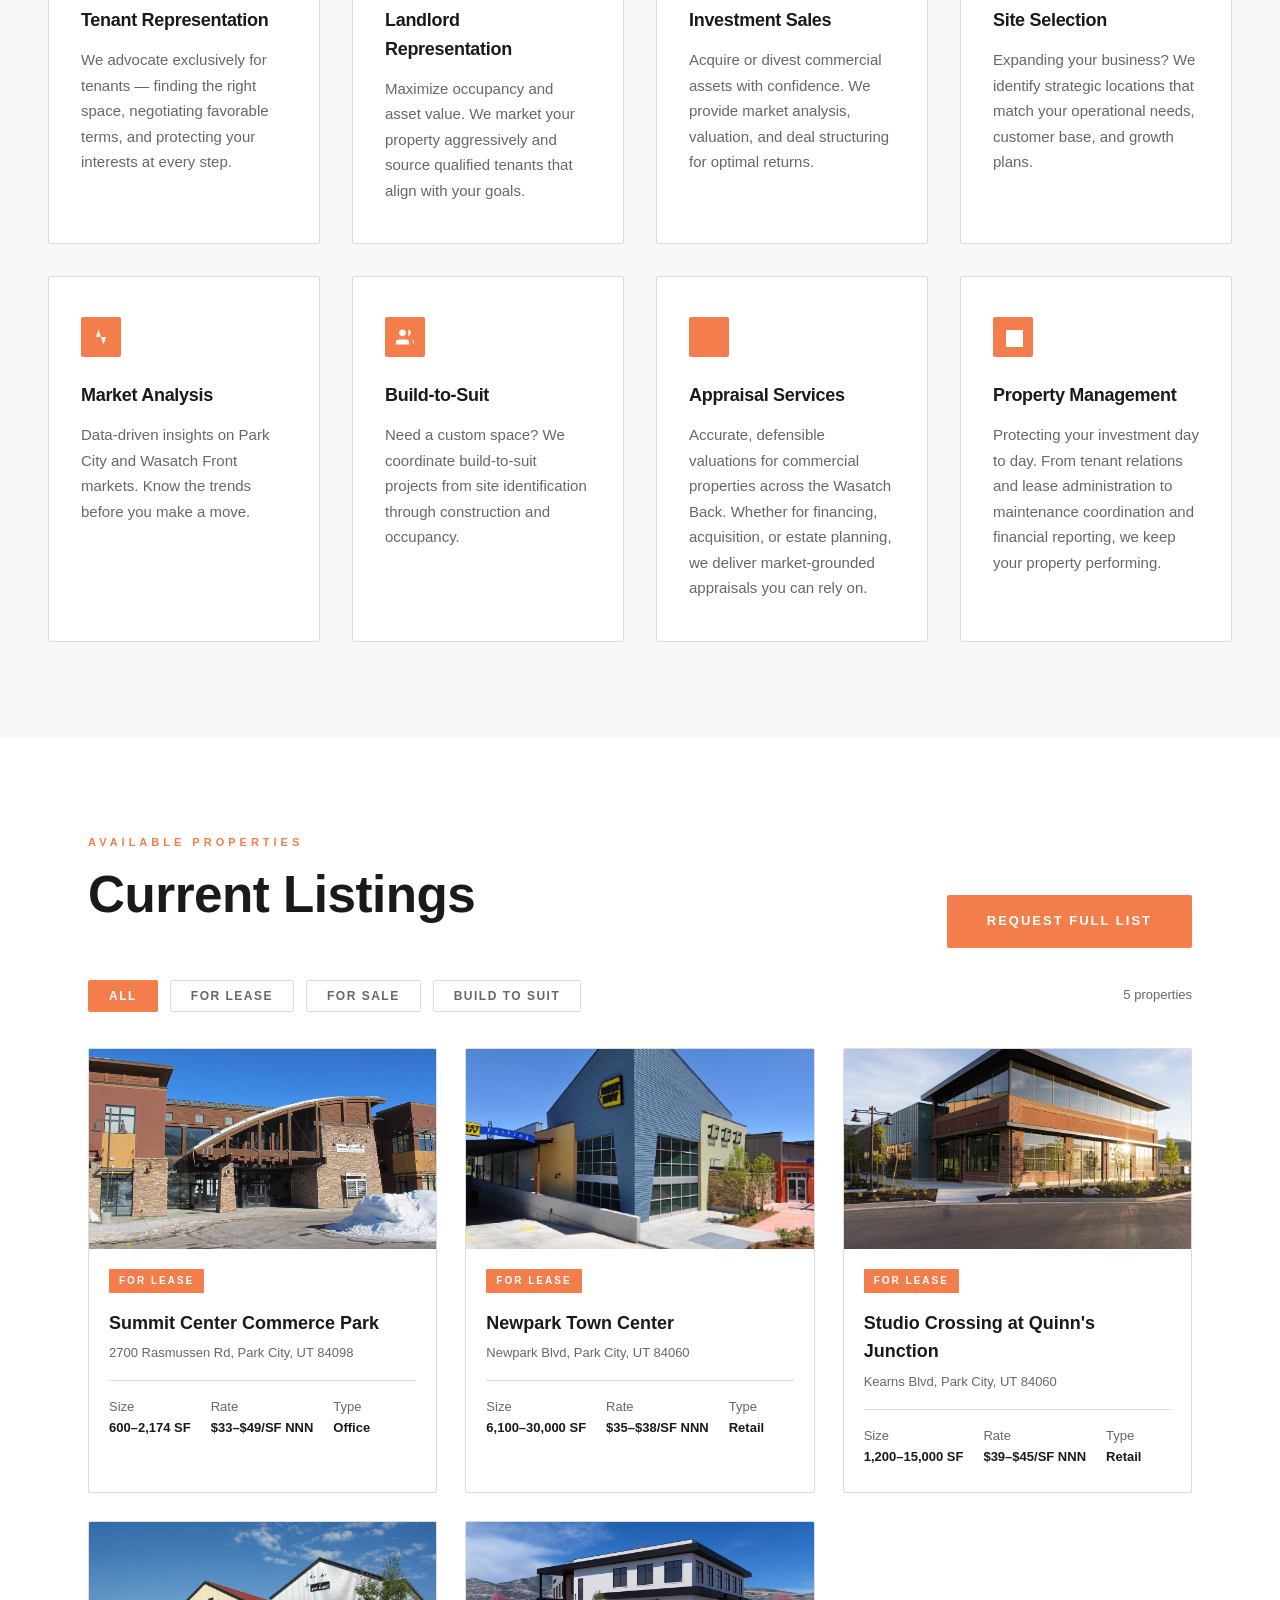
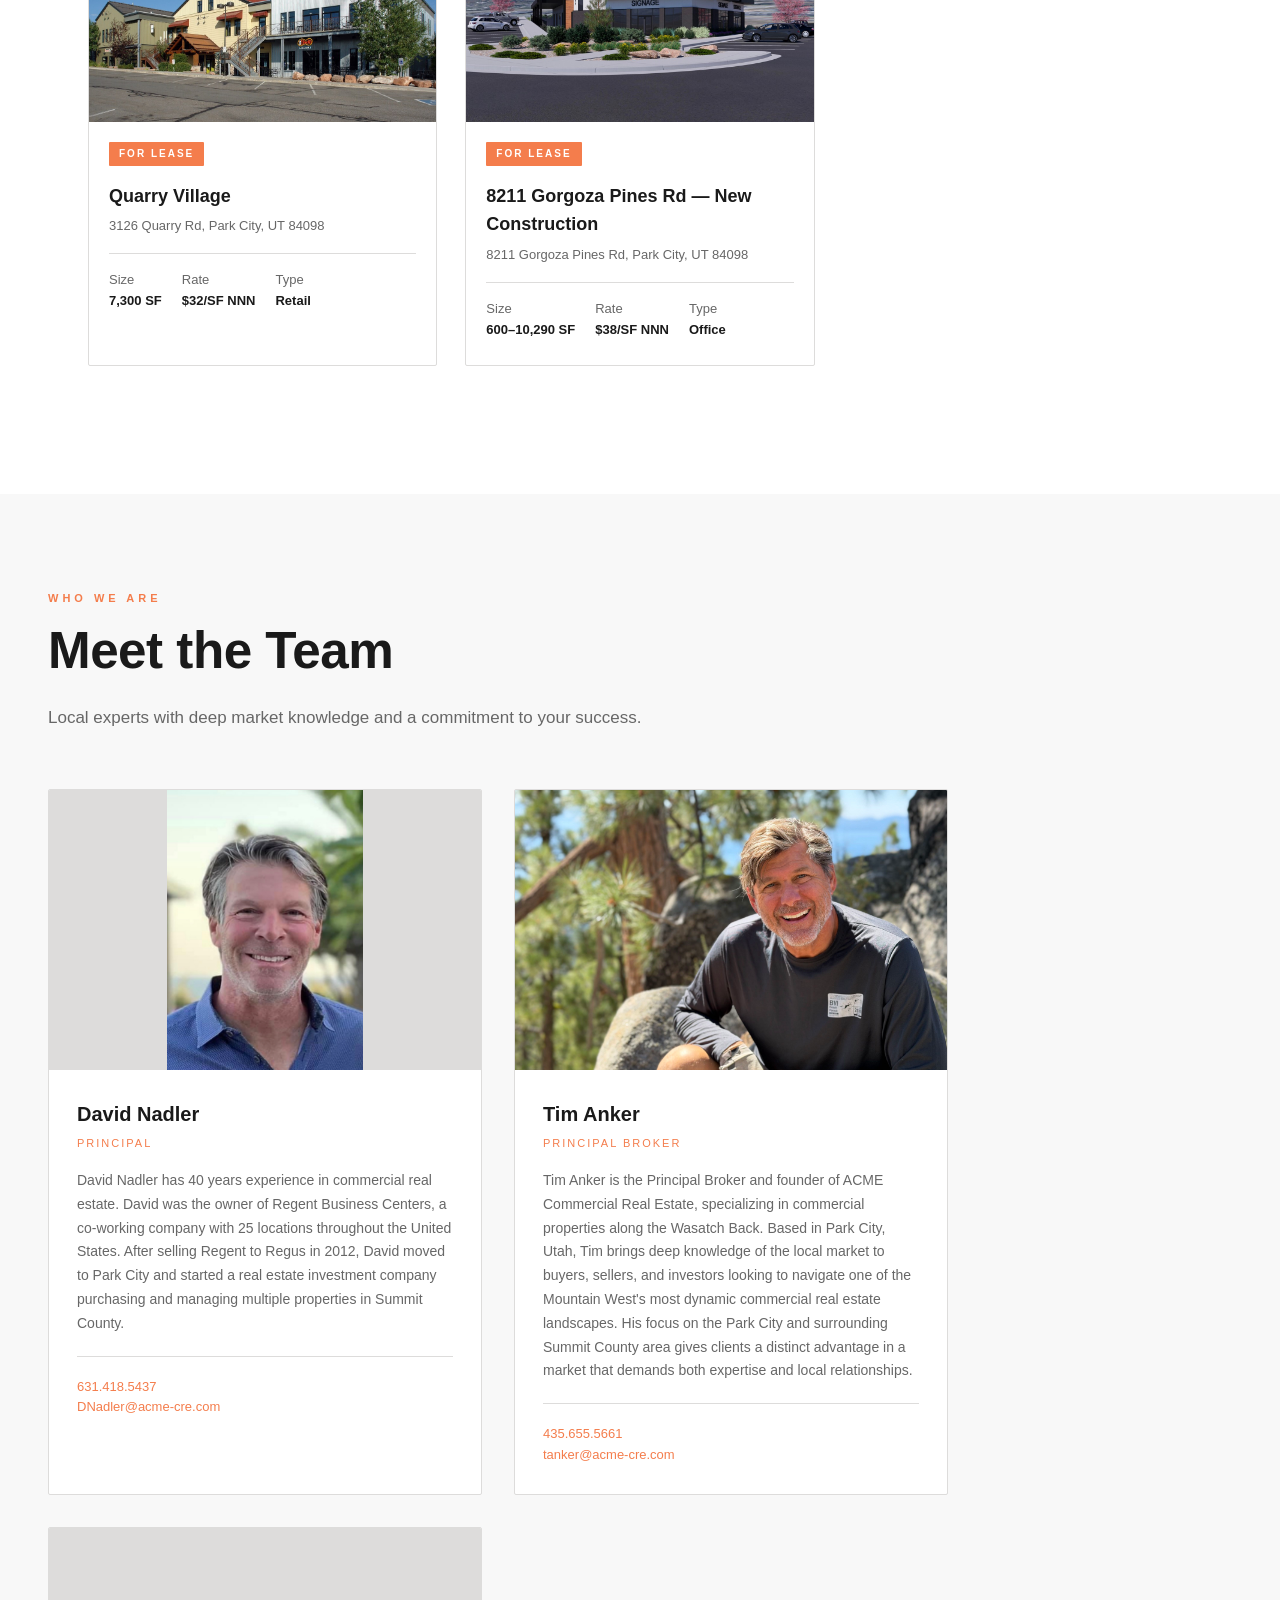
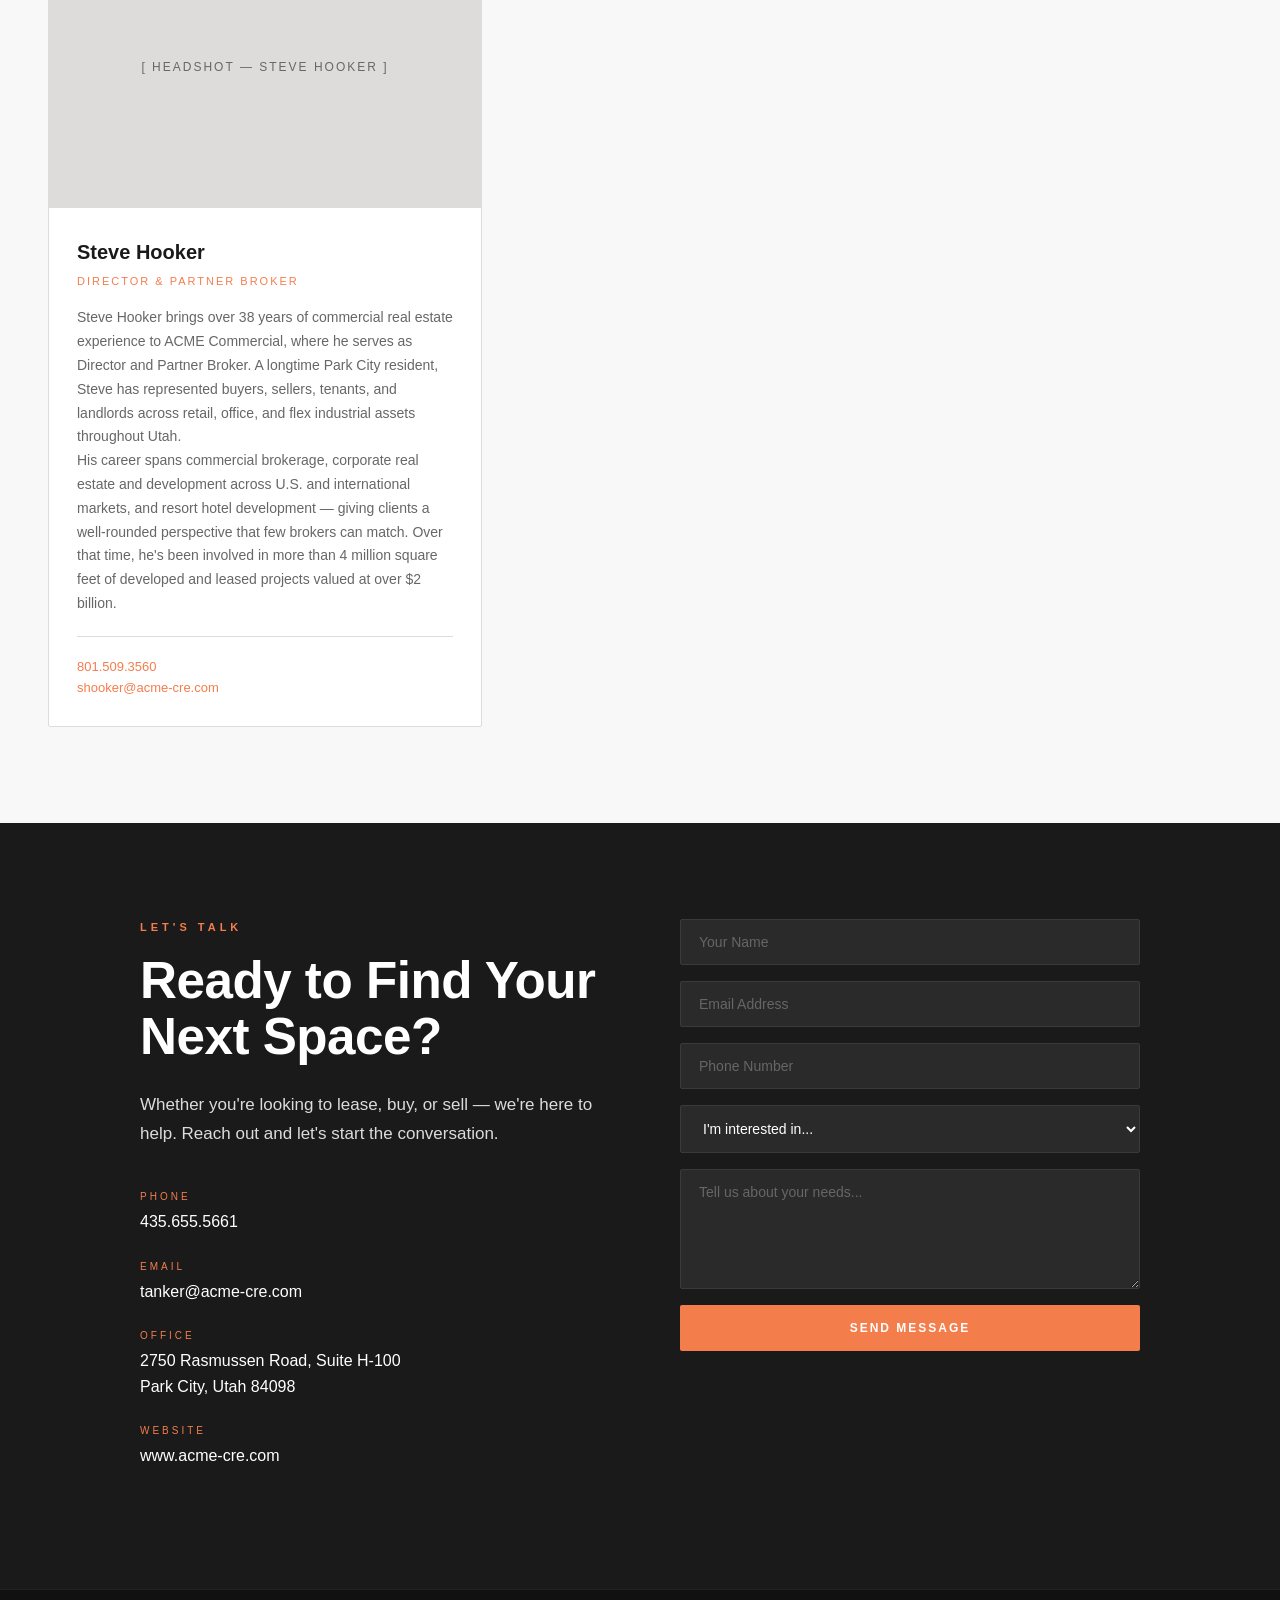
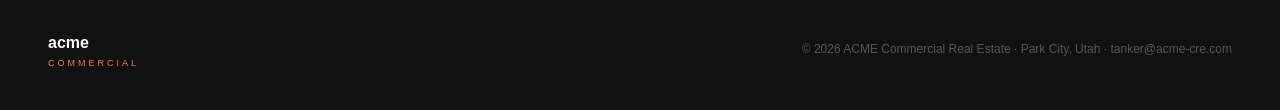
==== commit b92ad377: "chore: force redeploy" ====
--- a/index.html
+++ b/index.html
@@ -419,3 +419,4 @@
 
 </body>
 </html>
+<!-- deployed Mon Oct 26 22:45:20 MDT 2026 -->
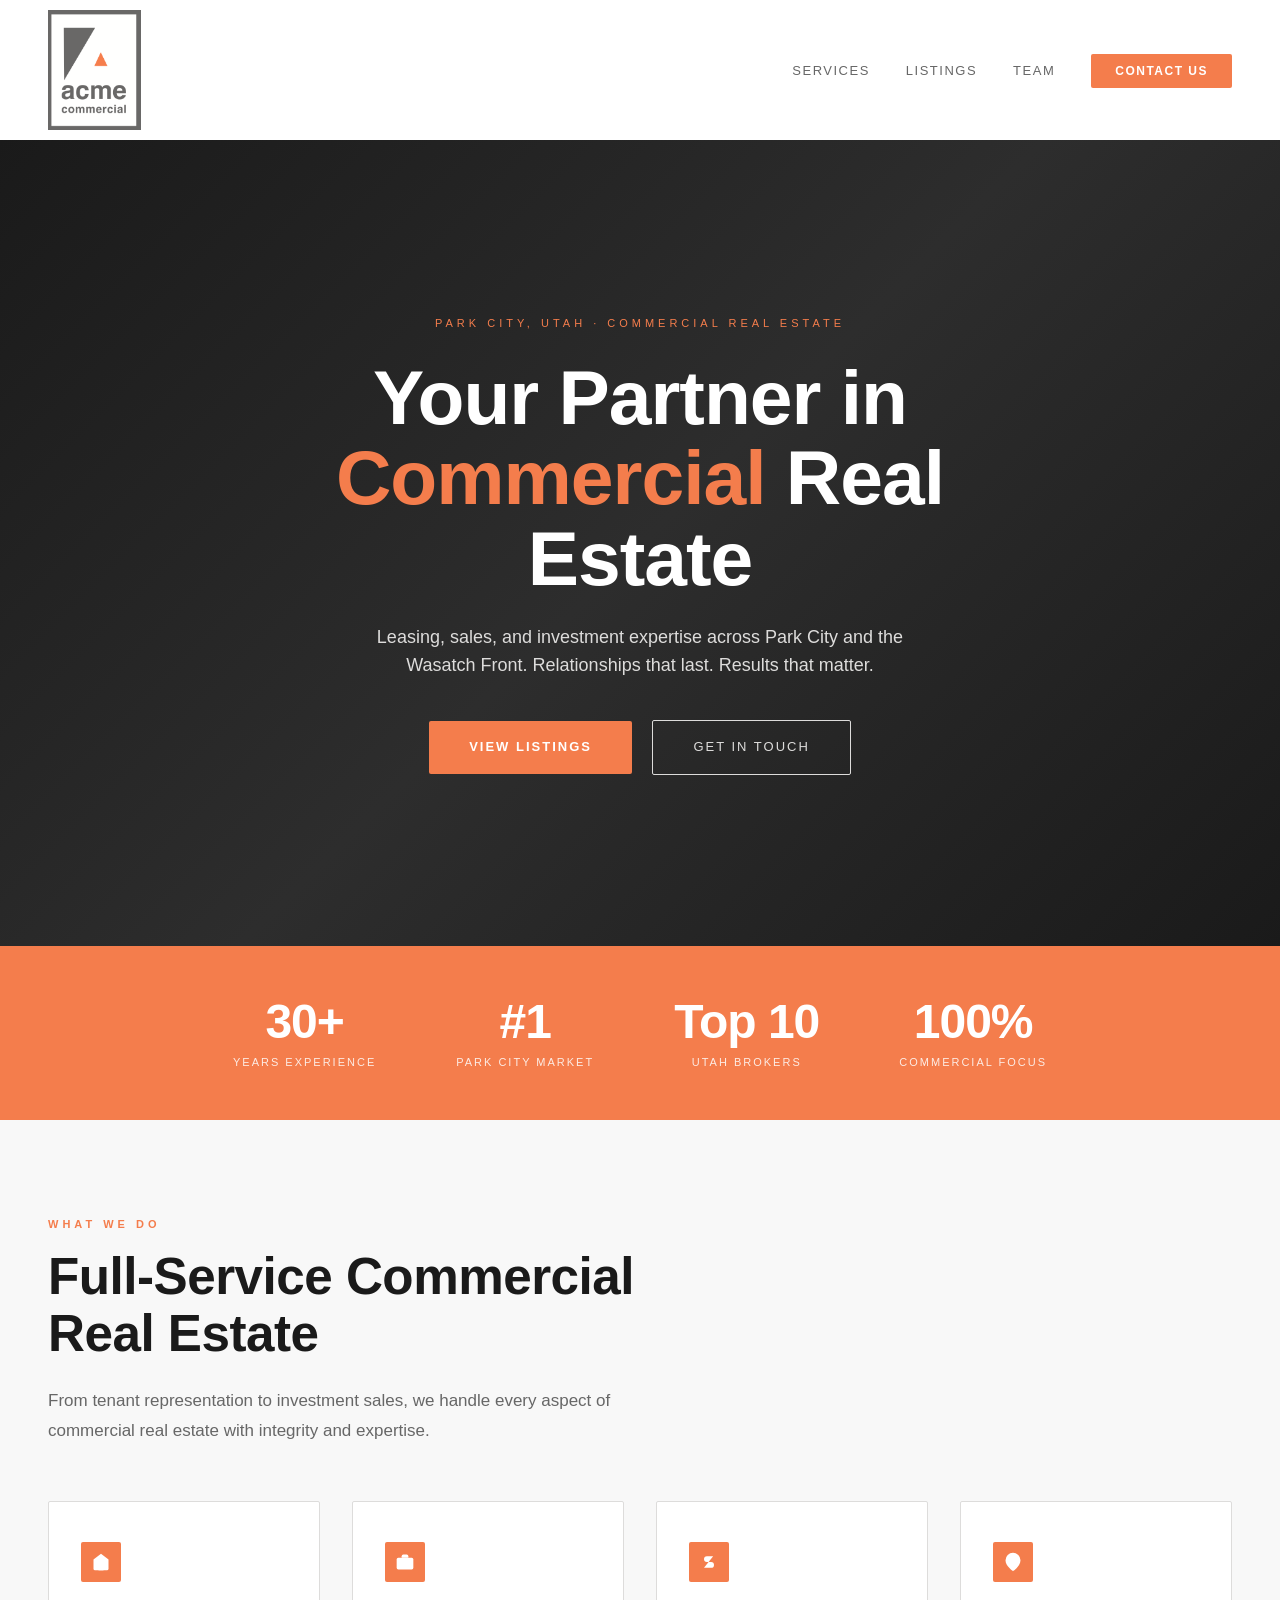
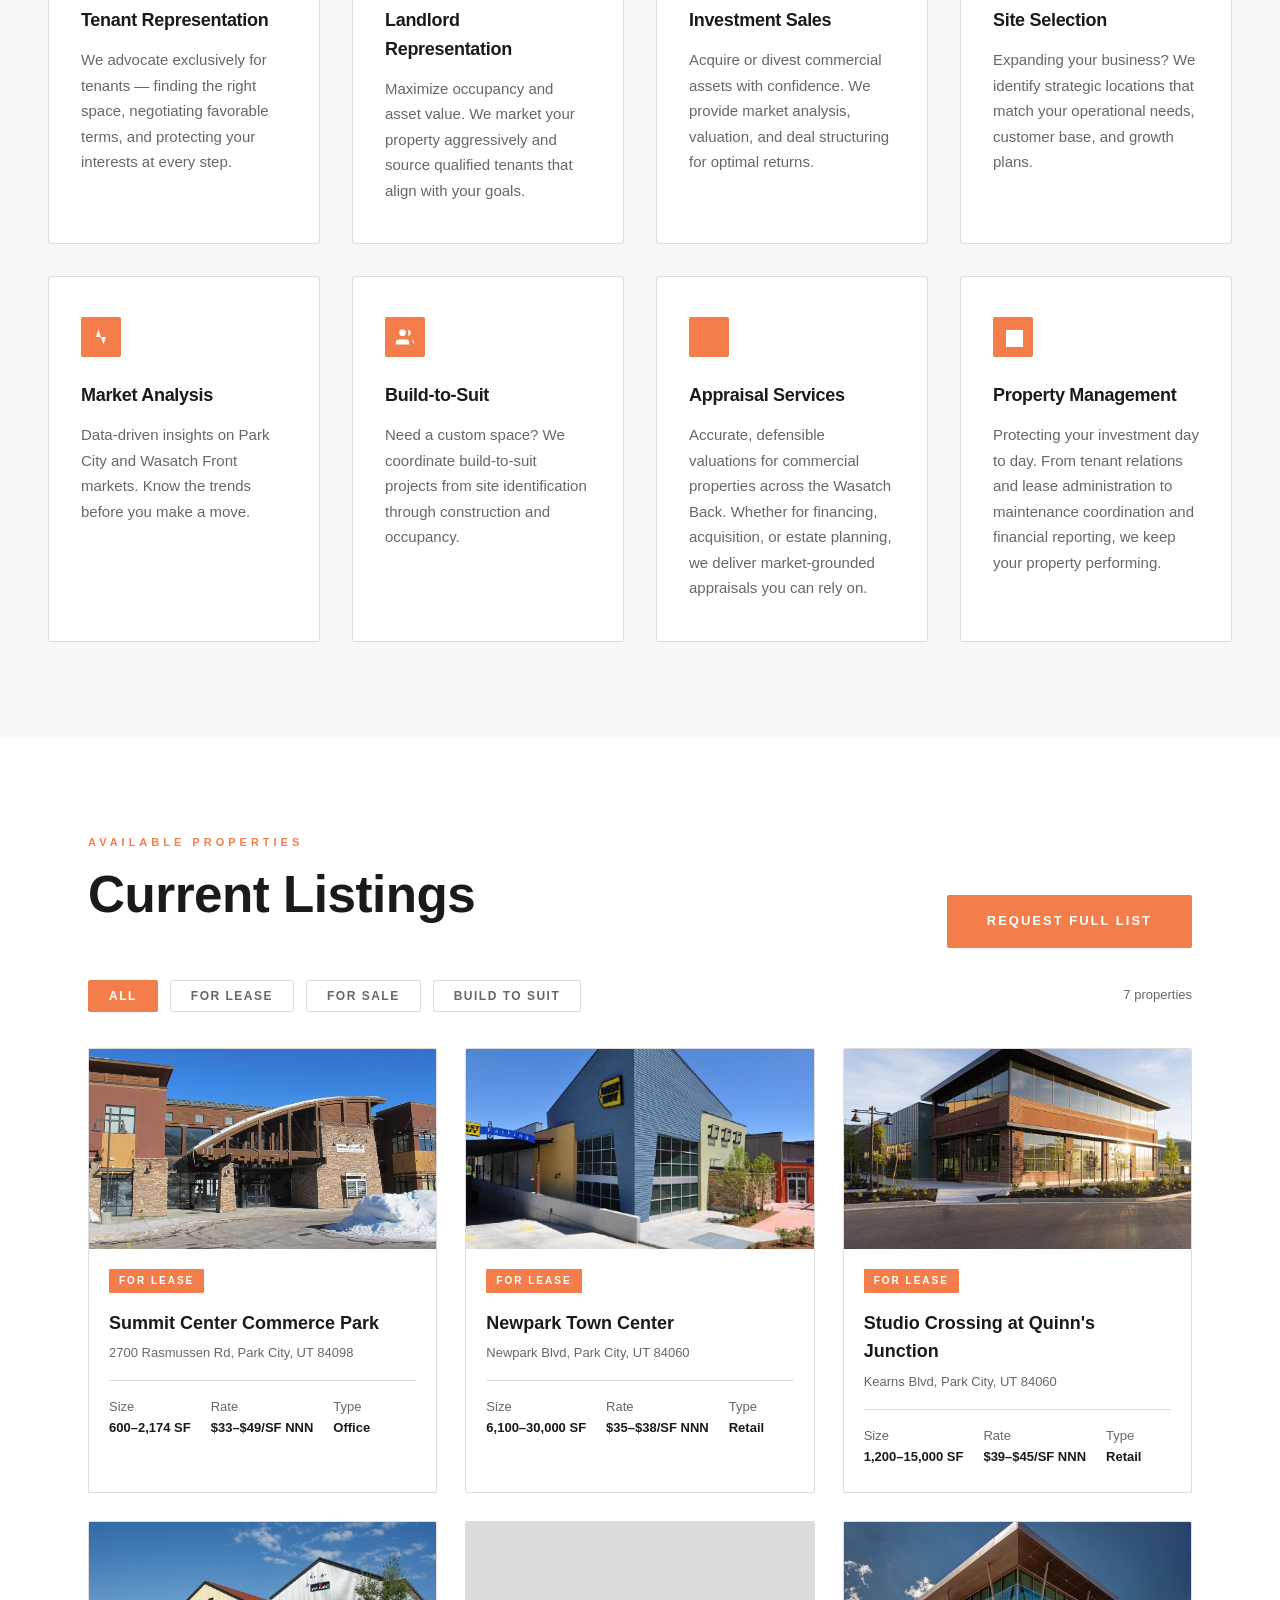
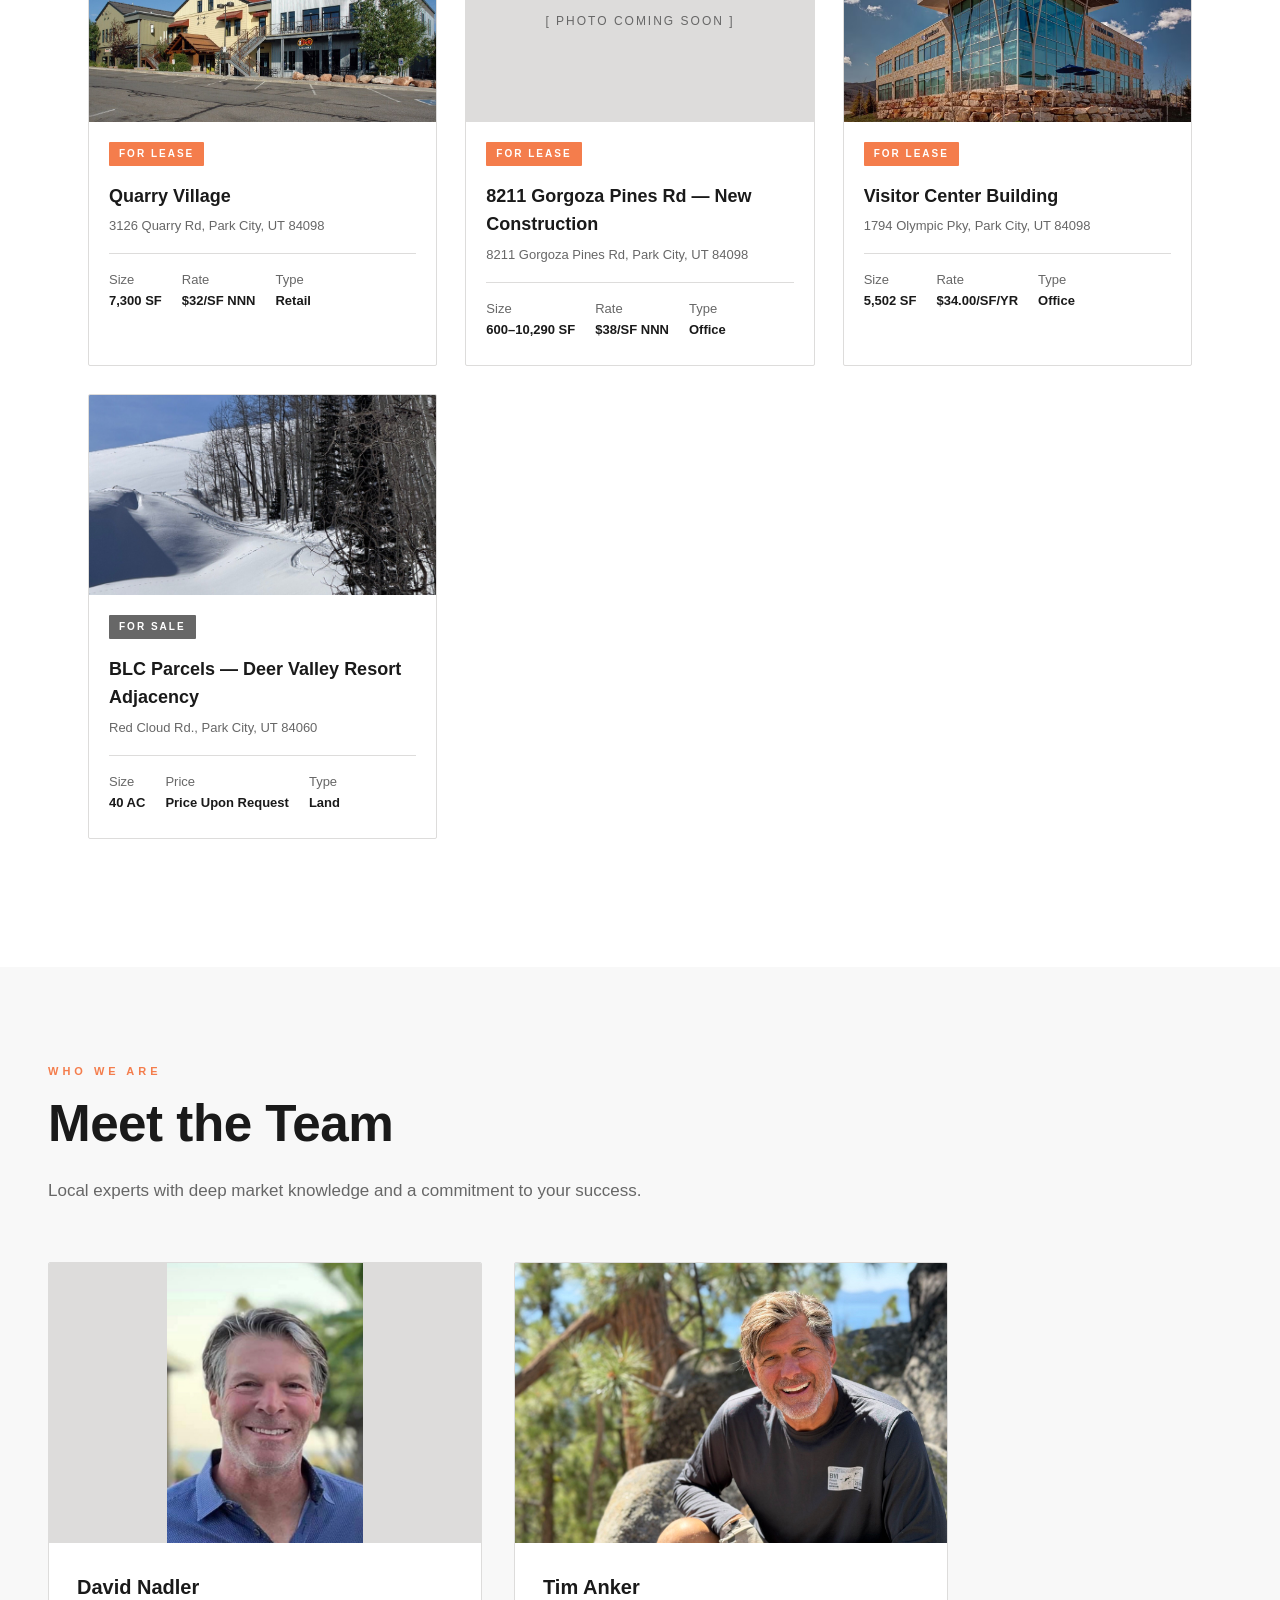
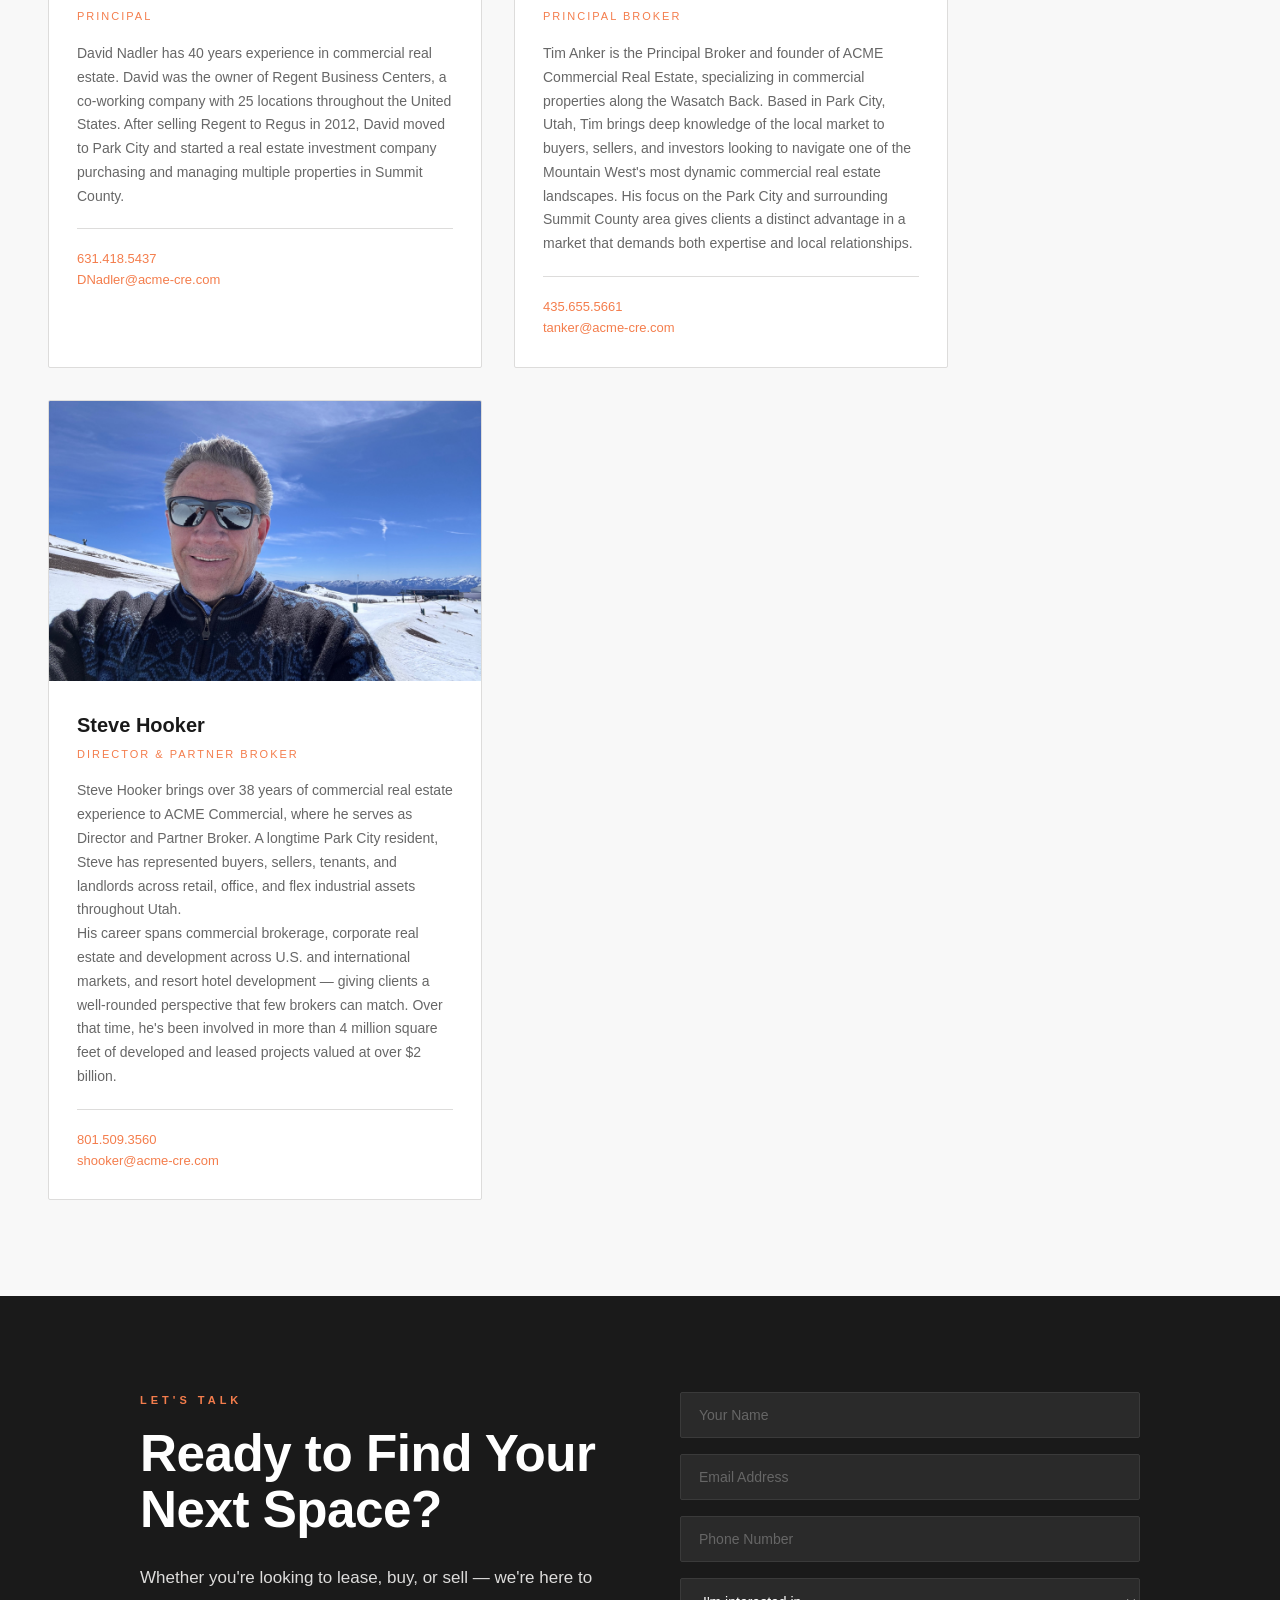
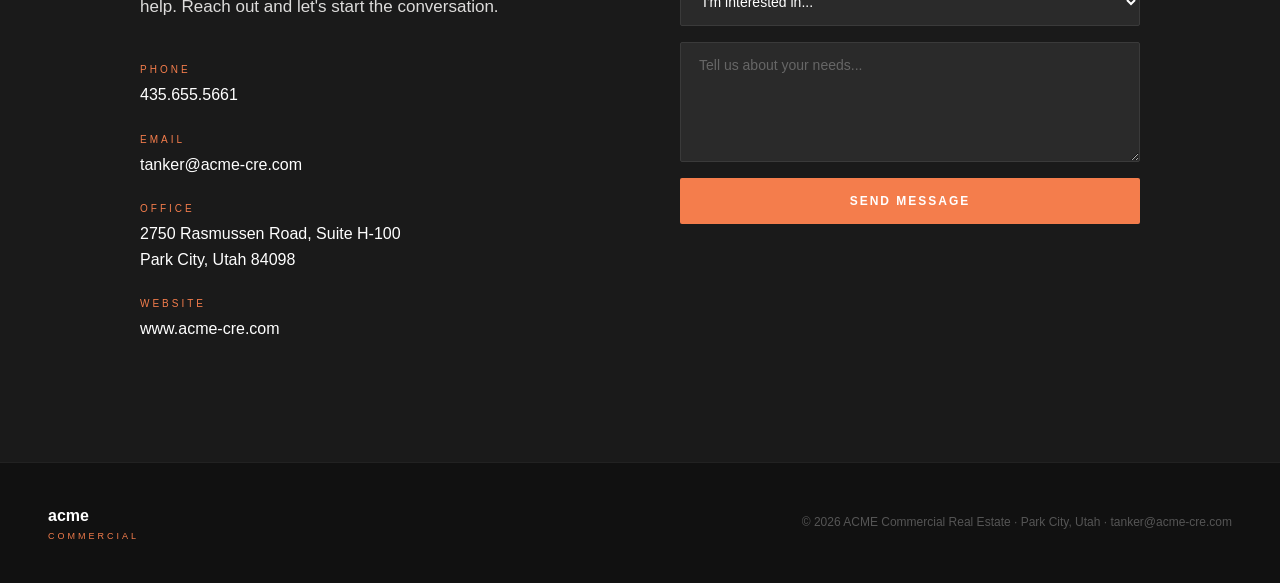
==== commit 63846d84: "Add Steve Hooker headshot to Meet the Team section" ====
--- a/index.html
+++ b/index.html
@@ -201,7 +201,7 @@
         </div>
 
         <div class="team-card">
-          <div class="team-photo">[ Headshot — Steve Hooker ]</div>
+          <div class="team-photo" style="padding:0;overflow:hidden"><img src="images/steve-hooker.jpg" alt="Steve Hooker" style="width:100%;height:100%;object-fit:cover;object-position:center;"></div>
           <div class="team-info">
             <h3>Steve Hooker</h3>
             <p class="title">Director &amp; Partner Broker</p>
